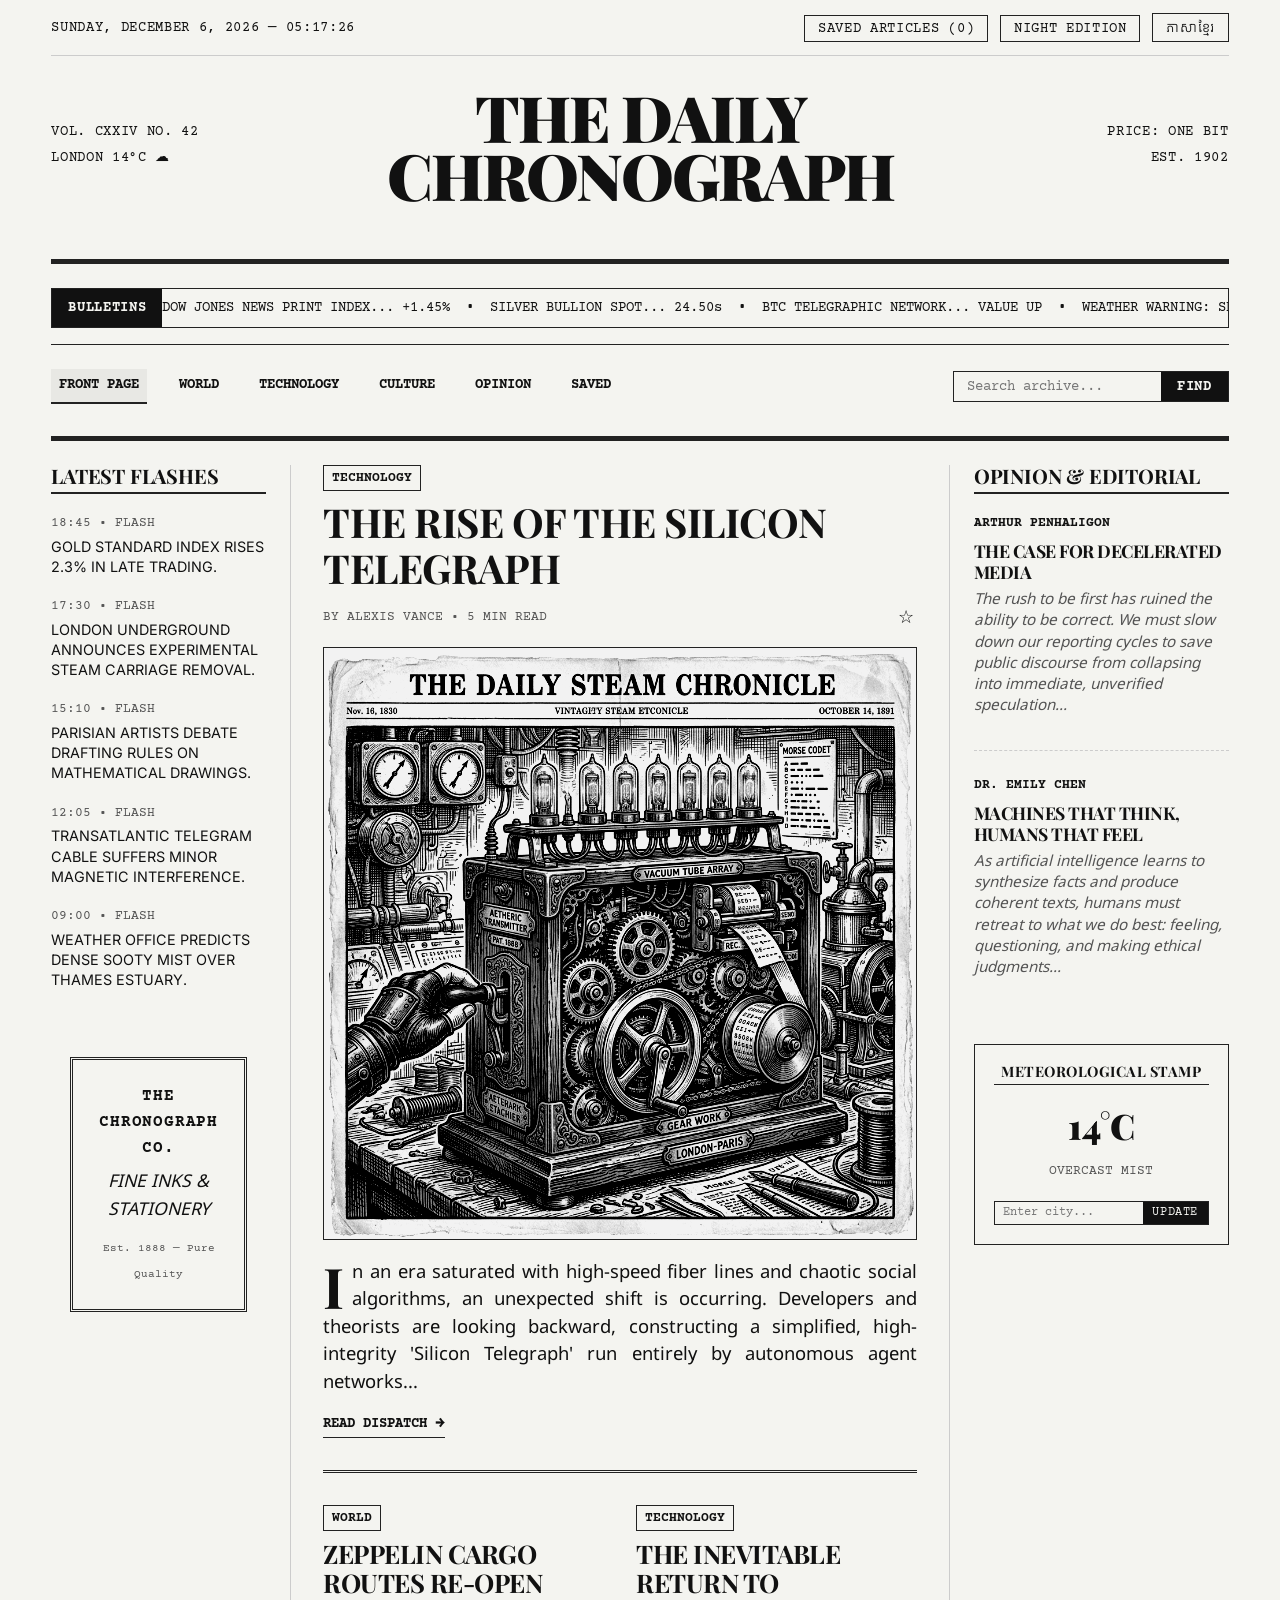
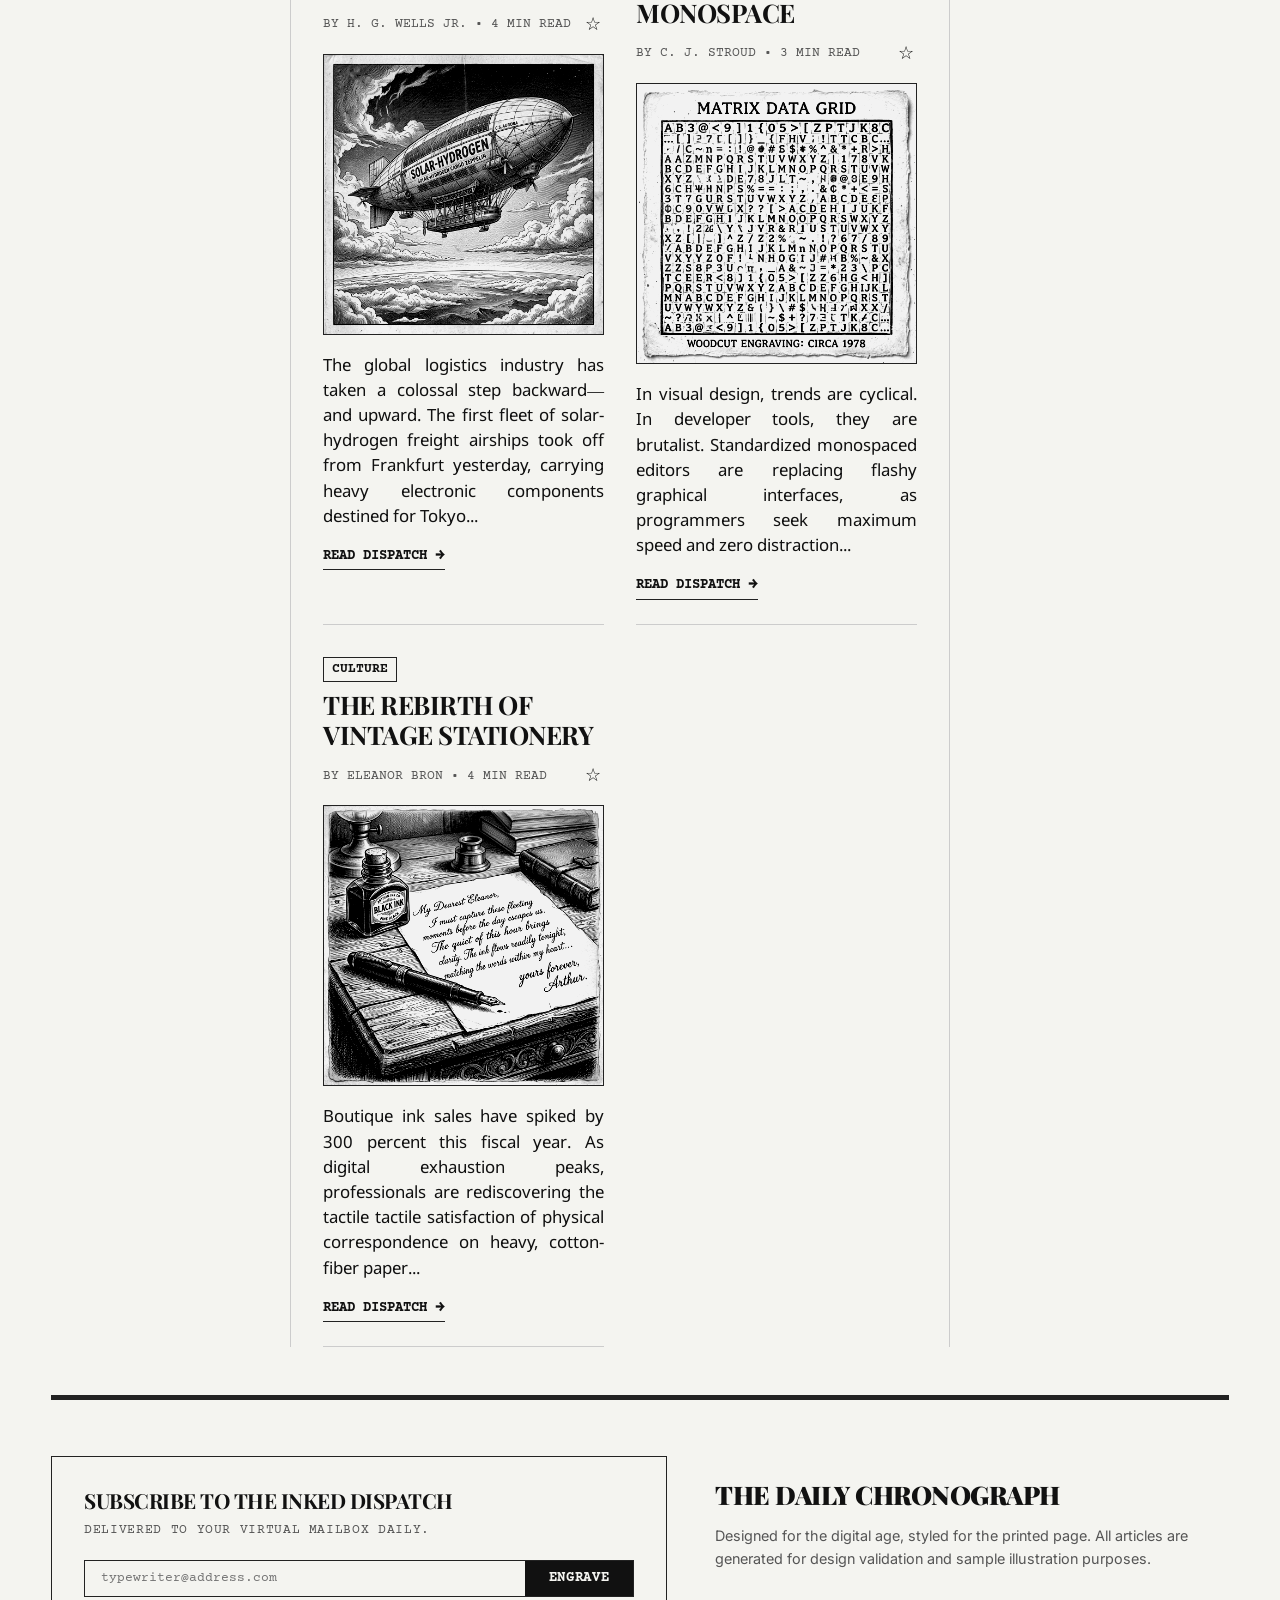
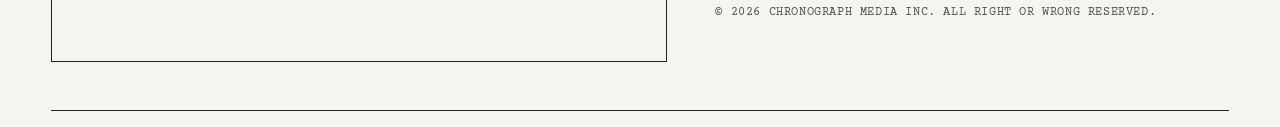
==== index.html @ 41de070e "Add no-referrer meta tag to allow TTS audio playback" ====
<!DOCTYPE html>
<html lang="en">

<head>
    <meta charset="UTF-8">
    <meta name="viewport" content="width=device-width, initial-scale=1.0">
    <meta name="referrer" content="no-referrer">
    <title>The Daily Chronograph | Black & White Editorial News</title>
    <!-- Google Fonts for rich editorial look -->
    <link rel="preconnect" href="https://fonts.googleapis.com">
    <link rel="preconnect" href="https://fonts.gstatic.com" crossorigin>
    <link
        href="https://fonts.googleapis.com/css2?family=Courier+Prime:ital,wght@0,400;0,700;1,400;1,700&family=Inter:wght@300;400;500;600;700&family=Old+Standard+TT:ital,wght@0,400;0,700;1,400&family=Playfair+Display:ital,wght@0,400;0,600;0,700;0,900;1,400;1,700&family=Kantumruy+Pro:wght@300;400;500;600;700&family=Nokora:wght@400;700&display=swap"
        rel="stylesheet">
    <link rel="stylesheet" href="style.css">
</head>

<body>
    <!-- Top Utility Bar: Theme, Search, Bookmark Count -->
    <header class="utility-bar">
        <div class="utility-left">
            <span id="live-time" class="mono-text">SATURDAY, JULY 11, 2026 — 19:23:00</span>
        </div>
        <div class="utility-right">
            <button id="bookmark-toggle-btn" class="utility-btn mono-text">
                SAVED ARTICLES (<span id="bookmark-count">0</span>)
            </button>
            <button id="theme-toggle" class="utility-btn mono-text" aria-label="Toggle Night Edition">
                NIGHT EDITION
            </button>
            <button id="language-toggle" class="utility-btn mono-text" aria-label="Toggle Language">
                ភាសាខ្មែរ
            </button>
        </div>
    </header>

    <!-- Masthead -->
    <div class="masthead-container">
        <div class="masthead-info-left mono-text">
            <div id="masthead-vol">VOL. CXXIV NO. 42</div>
            <div id="weather-widget">LONDON 14°C <span class="weather-icon">☁</span></div>
        </div>
        <h1 class="masthead-title" id="masthead-title-text">THE DAILY CHRONOGRAPH</h1>
        <div class="masthead-info-right mono-text">
            <div id="masthead-price">PRICE: ONE BIT</div>
            <div id="masthead-est">EST. 1902</div>
        </div>
    </div>

    <!-- Double Border Dividers -->
    <div class="double-divider"></div>

    <!-- Ticker -->
    <div class="ticker-wrap">
        <div class="ticker-title mono-text" id="ticker-title-text">BULLETINS</div>
        <div class="ticker">
            <div class="ticker__item" id="ticker-content">
                Loading live alerts...
            </div>
        </div>
    </div>

    <div class="single-divider"></div>

    <!-- Navigation & Search -->
    <nav class="main-nav">
        <div class="nav-links">
            <a href="#" class="nav-link active" data-category="all">FRONT PAGE</a>
            <a href="#" class="nav-link" data-category="world">WORLD</a>
            <a href="#" class="nav-link" data-category="technology">TECHNOLOGY</a>
            <a href="#" class="nav-link" data-category="culture">CULTURE</a>
            <a href="#" class="nav-link" data-category="opinion">OPINION</a>
            <a href="#" class="nav-link" data-category="saved">SAVED</a>
        </div>
        <div class="search-box">
            <input type="text" id="search-input" placeholder="Search archive..." aria-label="Search articles">
            <button id="search-btn" class="mono-text">FIND</button>
        </div>
    </nav>

    <div class="double-divider"></div>

    <!-- Main Content Layout -->
    <main class="newspaper-layout">
        <!-- Sidebar Left: Quick Bulletins -->
        <aside class="sidebar-left">
            <h2 class="section-title-serif" id="sidebar-left-title">LATEST FLASHES</h2>
            <div class="bulletins-container" id="bulletins-list">
                <!-- Bulletins populated by app.js -->
            </div>

            <div class="vintage-ad">
                <div class="ad-border">
                    <p class="ad-title mono-text" id="ad-title-text">THE CHRONOGRAPH CO.</p>
                    <p class="ad-body" id="ad-body-text">FINE INKS & STATIONERY</p>
                    <span class="ad-sub" id="ad-sub-text">Est. 1888 — Pure Quality</span>
                </div>
            </div>
        </aside>

        <!-- Main Center Grid (Articles) -->
        <div class="articles-grid" id="main-articles-grid">
            <!-- Articles populated dynamically by app.js -->
        </div>

        <!-- Sidebar Right: Opinion and Weather Details -->
        <aside class="sidebar-right">
            <h2 class="section-title-serif" id="sidebar-right-title">OPINION & EDITORIAL</h2>
            <div class="opinion-container" id="opinion-list">
                <!-- Opinion articles populated by app.js -->
            </div>

            <div class="weather-detail-card">
                <h3 class="card-title-serif" id="weather-detail-title">METEOROLOGICAL STAMP</h3>
                <div class="weather-box">
                    <span class="weather-temp" id="widget-temp">14°C</span>
                    <span class="weather-desc" id="widget-desc">OVERCAST MIST</span>
                    <div class="weather-city-input">
                        <input type="text" id="weather-city" placeholder="Enter city..."
                            aria-label="Weather city input">
                        <button id="weather-city-btn" class="mono-text">UPDATE</button>
                    </div>
                </div>
            </div>
        </aside>
    </main>

    <!-- Footer Area / Newsletter -->
    <footer>
        <div class="double-divider"></div>
        <div class="footer-layout">
            <div class="newsletter-section">
                <div class="newsletter-typewriter">
                    <h3 class="serif-title" id="newsletter-title-text">SUBSCRIBE TO THE INKED DISPATCH</h3>
                    <p class="mono-text" id="newsletter-desc-text">DELIVERED TO YOUR VIRTUAL MAILBOX DAILY.</p>
                    <form id="newsletter-form" class="newsletter-form">
                        <input type="email" id="newsletter-email" placeholder="typewriter@address.com" required
                            aria-label="Newsletter email">
                        <button type="submit" class="mono-text" id="newsletter-btn-text">ENGRAVE</button>
                    </form>
                    <div id="newsletter-status" class="newsletter-status mono-text"></div>
                </div>
                <!-- Stamp element triggered on submit -->
                <div id="stamp-confirmed" class="stamp">APPROVED</div>
            </div>

            <div class="footer-info">
                <h4 class="footer-logo" id="footer-logo-text">THE DAILY CHRONOGRAPH</h4>
                <p id="footer-desc-text">Designed for the digital age, styled for the printed page. All articles are generated for design
                    validation and sample illustration purposes.</p>
                <p class="mono-text" id="footer-copyright-text">© 2026 CHRONOGRAPH MEDIA INC. ALL RIGHT OR WRONG RESERVED.</p>
            </div>
        </div>
        <div class="single-divider"></div>
    </footer>

    <!-- Full Article Reader Modal -->
    <div id="article-modal" class="modal-overlay" aria-hidden="true" role="dialog">
        <div class="modal-container">
            <div class="modal-header">
                <div class="modal-controls">
                    <button id="reader-font-dec" class="control-btn mono-text" title="Decrease Font Size">A-</button>
                    <button id="reader-font-inc" class="control-btn mono-text" title="Increase Font Size">A+</button>
                    <button id="reader-tts" class="control-btn mono-text" title="Read Aloud">SPEAK</button>
                    <button id="reader-bookmark" class="control-btn mono-text" title="Bookmark Article">SAVE</button>
                    <button id="reader-print" class="control-btn mono-text" title="Print Article">PRINT</button>
                </div>
                <button id="modal-close" class="close-btn" aria-label="Close modal">&times;</button>
            </div>

            <div class="modal-body" id="modal-article-content">
                <!-- Populated dynamically by app.js -->
            </div>

            <div class="modal-footer">
                <div class="double-divider"></div>
                <p class="mono-text text-center">END OF TELEGRAM — THE DAILY CHRONOGRAPH</p>
            </div>
        </div>
    </div>

    <!-- Scripts -->
    <script src="app.js"></script>
</body>

</html>
---- style.css ----
/* 
 * The Daily Chronograph - Editorial Stylesheet
 * Elegant Black & White Retro-Modern Design System
 */

/* -----------------------------------------
   CSS Variables & Themes
----------------------------------------- */
:root {
    --paper-bg: #f4f4f0;
    /* Vintage warm newsprint paper */
    --ink-black: #111111;
    /* Deep carbon ink */
    --ink-grey: #555555;
    /* Subtitle grey */
    --border-color: #222222;
    /* Bold divider line */
    --border-light: #cccccc;
    /* Soft divider line */
    --shadow-color: rgba(0, 0, 0, 0.08);
    --selection-bg: #111111;
    --selection-color: #f4f4f0;
    --stamp-red: #8b0000;
    --active-bg: rgba(0, 0, 0, 0.05);

    --font-heading: 'Playfair Display', 'Nokora', Georgia, serif;
    --font-serif: 'Old Standard TT', 'Nokora', Georgia, serif;
    --font-sans: 'Inter', 'Kantumruy Pro', system-ui, sans-serif;
    --font-mono: 'Courier Prime', 'Kantumruy Pro', monospace;

    --transition-speed: 0.3s;
}

/* Night Edition (Theme Override) */
[data-theme="dark"] {
    --paper-bg: #121212;
    /* Deep midnight charcoal */
    --ink-black: #e4e4e0;
    /* Warm newsprint white */
    --ink-grey: #aaaaaa;
    /* Subtitle grey */
    --border-color: #e4e4e0;
    --border-light: #444444;
    --shadow-color: rgba(255, 255, 255, 0.05);
    --selection-bg: #e4e4e0;
    --selection-color: #121212;
    --stamp-red: #ff3333;
    --active-bg: rgba(255, 255, 255, 0.08);
}

/* -----------------------------------------
   Base & Reset Styles
----------------------------------------- */
* {
    box-sizing: border-box;
    margin: 0;
    padding: 0;
}

body {
    background-color: var(--paper-bg);
    color: var(--ink-black);
    font-family: var(--font-sans);
    line-height: 1.6;
    padding: 0 4vw;
    margin: 0 auto;
    max-width: 1400px;
    transition: background-color var(--transition-speed), color var(--transition-speed);
    position: relative;
    overflow-x: hidden;
}

::selection {
    background-color: var(--selection-bg);
    color: var(--selection-color);
}

/* Scrollbar styling - retro style */
::-webkit-scrollbar {
    width: 8px;
    height: 8px;
}

::-webkit-scrollbar-track {
    background: var(--paper-bg);
    border-left: 1px solid var(--border-light);
}

::-webkit-scrollbar-thumb {
    background: var(--ink-black);
}

/* Typographic Defaults */
h1,
h2,
h3,
h4,
h5,
h6 {
    font-family: var(--font-heading);
    font-weight: 700;
    text-transform: uppercase;
    letter-spacing: -0.5px;
    line-height: 1.1;
}

p {
    margin-bottom: 1rem;
}

a {
    color: inherit;
    text-decoration: none;
}

.mono-text {
    font-family: var(--font-mono);
    font-size: 0.85rem;
    letter-spacing: 0.05em;
    text-transform: uppercase;
}

/* -----------------------------------------
   Dividers & Separators
----------------------------------------- */
.double-divider {
    border-top: 4px solid var(--border-color);
    border-bottom: 1px solid var(--border-color);
    height: 4px;
    margin: 1.5rem 0;
    clear: both;
}

.single-divider {
    border-top: 1px solid var(--border-color);
    margin: 1rem 0;
    clear: both;
}

/* -----------------------------------------
   Utility Bar
----------------------------------------- */
.utility-bar {
    display: flex;
    justify-content: space-between;
    align-items: center;
    padding: 0.8rem 0;
    border-bottom: 1px solid var(--border-light);
    font-size: 0.85rem;
}

.utility-btn {
    background: none;
    border: 1px solid var(--border-color);
    color: var(--ink-black);
    padding: 0.3rem 0.8rem;
    cursor: pointer;
    margin-left: 0.5rem;
    transition: all var(--transition-speed);
}

.utility-btn:hover {
    background-color: var(--ink-black);
    color: var(--paper-bg);
}

/* -----------------------------------------
   Masthead
----------------------------------------- */
.masthead-container {
    display: grid;
    grid-template-columns: 1fr 2fr 1fr;
    align-items: center;
    padding: 2rem 0;
    text-align: center;
}

.masthead-info-left,
.masthead-info-right {
    display: flex;
    flex-direction: column;
    gap: 0.3rem;
    font-size: 0.85rem;
}

.masthead-info-left {
    text-align: left;
}

.masthead-info-right {
    text-align: right;
}

.masthead-title {
    font-family: var(--font-heading);
    font-weight: 900;
    font-size: 4rem;
    letter-spacing: -2px;
    line-height: 0.9;
    text-transform: uppercase;
}

@media (max-width: 900px) {
    .masthead-container {
        grid-template-columns: 1fr;
        gap: 1rem;
    }

    .masthead-info-left,
    .masthead-info-right {
        text-align: center;
        align-items: center;
    }

    .masthead-title {
        font-size: 2.8rem;
    }
}

/* -----------------------------------------
   Ticker Widget
----------------------------------------- */
.ticker-wrap {
    display: flex;
    align-items: center;
    background: var(--paper-bg);
    overflow: hidden;
    height: 2.5rem;
    border: 1px solid var(--border-color);
    position: relative;
}

.ticker-title {
    background: var(--ink-black);
    color: var(--paper-bg);
    padding: 0 1rem;
    height: 100%;
    display: flex;
    align-items: center;
    font-weight: bold;
    z-index: 10;
}

.ticker {
    display: flex;
    width: 100%;
    overflow: hidden;
}

.ticker__item {
    display: inline-block;
    white-space: nowrap;
    padding-right: 50px;
    font-family: var(--font-mono);
    font-size: 0.9rem;
    animation: ticker-scroll 45s linear infinite;
    display: flex;
    align-items: center;
}

@keyframes ticker-scroll {
    0% {
        transform: translate3d(100%, 0, 0);
    }

    100% {
        transform: translate3d(-100%, 0, 0);
    }
}

/* -----------------------------------------
   Main Navigation
----------------------------------------- */
.main-nav {
    display: flex;
    justify-content: space-between;
    align-items: center;
    padding: 0.5rem 0;
    flex-wrap: wrap;
    gap: 1rem;
}

.nav-links {
    display: flex;
    flex-wrap: wrap;
    gap: 1.5rem;
}

.nav-link {
    font-family: var(--font-mono);
    font-size: 0.9rem;
    font-weight: bold;
    padding: 0.3rem 0.5rem;
    border-bottom: 2px solid transparent;
    transition: all var(--transition-speed);
}

.nav-link:hover,
.nav-link.active {
    border-bottom: 2px solid var(--border-color);
    background-color: var(--active-bg);
}

.search-box {
    display: flex;
    border: 1px solid var(--border-color);
    background-color: var(--paper-bg);
}

.search-box input {
    border: none;
    background: none;
    padding: 0.4rem 0.8rem;
    font-family: var(--font-mono);
    color: var(--ink-black);
    outline: none;
    font-size: 0.85rem;
}

.search-box button {
    background: var(--ink-black);
    color: var(--paper-bg);
    border: none;
    padding: 0.4rem 1rem;
    cursor: pointer;
    font-weight: bold;
    transition: opacity var(--transition-speed);
}

.search-box button:hover {
    opacity: 0.9;
}

/* -----------------------------------------
   Newspaper Grid Layout
----------------------------------------- */
.newspaper-layout {
    display: grid;
    grid-template-columns: 240px 1fr 280px;
    gap: 2rem;
    margin-top: 1rem;
    margin-bottom: 3rem;
}

/* Sidebar separators via vertical lines */
.sidebar-left {
    border-right: 1px solid var(--border-light);
    padding-right: 1.5rem;
}

.sidebar-right {
    border-left: 1px solid var(--border-light);
    padding-left: 1.5rem;
}

.section-title-serif {
    font-family: var(--font-heading);
    font-size: 1.25rem;
    border-bottom: 2px solid var(--border-color);
    padding-bottom: 0.3rem;
    margin-bottom: 1.2rem;
    letter-spacing: -0.2px;
}

/* Responsive Main Layout */
@media (max-width: 1100px) {
    .newspaper-layout {
        grid-template-columns: 1fr 300px;
    }

    .sidebar-left {
        display: none;
        /* Hide left sidebar on mid-size, move flashes inside main layout if needed or hide */
    }
}

@media (max-width: 768px) {
    .newspaper-layout {
        grid-template-columns: 1fr;
    }

    .sidebar-right {
        border-left: none;
        padding-left: 0;
        border-top: 1px solid var(--border-light);
        padding-top: 2rem;
    }
}

/* -----------------------------------------
   Sidebar Components: Bulletins & Ads
----------------------------------------- */
.bulletin-item {
    margin-bottom: 1.2rem;
    font-size: 0.9rem;
}

.bulletin-meta {
    font-family: var(--font-mono);
    color: var(--ink-grey);
    font-size: 0.8rem;
    display: block;
    margin-bottom: 0.2rem;
}

.bulletin-text {
    font-family: var(--font-sans);
    line-height: 1.4;
}

/* Vintage Ad Card */
.vintage-ad {
    margin-top: 3rem;
    padding: 1.2rem;
    background-color: var(--paper-bg);
}

.ad-border {
    border: 3px double var(--border-color);
    padding: 1.5rem 1rem;
    text-align: center;
}

.ad-title {
    font-weight: 700;
    font-size: 1rem;
    margin-bottom: 0.5rem;
}

.ad-body {
    font-family: var(--font-serif);
    font-style: italic;
    font-size: 1.1rem;
    margin-bottom: 0.5rem;
}

.ad-sub {
    font-family: var(--font-mono);
    font-size: 0.7rem;
    color: var(--ink-grey);
}

/* -----------------------------------------
   Sidebar Right: Opinions & Weather
----------------------------------------- */
.opinion-item {
    margin-bottom: 1.5rem;
    border-bottom: 1px dashed var(--border-light);
    padding-bottom: 1rem;
}

.opinion-item:last-child {
    border-bottom: none;
}

.opinion-author {
    font-family: var(--font-mono);
    font-size: 0.8rem;
    color: var(--ink-black);
    font-weight: bold;
    display: block;
    margin-bottom: 0.4rem;
}

.opinion-title {
    font-family: var(--font-heading);
    font-size: 1.1rem;
    font-weight: 700;
    line-height: 1.2;
    margin-bottom: 0.5rem;
}

.opinion-lead {
    font-family: var(--font-serif);
    font-style: italic;
    font-size: 0.95rem;
    color: var(--ink-grey);
    line-height: 1.4;
}

/* Meteorological Stamp */
.weather-detail-card {
    margin-top: 2rem;
    border: 1px solid var(--border-color);
    padding: 1.2rem;
    text-align: center;
}

.card-title-serif {
    font-family: var(--font-heading);
    font-size: 0.9rem;
    letter-spacing: 0.5px;
    margin-bottom: 0.8rem;
    border-bottom: 1px solid var(--border-color);
    padding-bottom: 0.3rem;
}

.weather-box {
    display: flex;
    flex-direction: column;
    align-items: center;
    gap: 0.4rem;
}

.weather-temp {
    font-family: var(--font-heading);
    font-size: 2.2rem;
    font-weight: 900;
}

.weather-desc {
    font-family: var(--font-mono);
    font-size: 0.8rem;
    color: var(--ink-grey);
}

.weather-city-input {
    display: flex;
    border: 1px solid var(--border-color);
    margin-top: 0.8rem;
    width: 100%;
}

.weather-city-input input {
    border: none;
    background: none;
    padding: 0.3rem 0.5rem;
    width: 100%;
    font-family: var(--font-mono);
    font-size: 0.75rem;
    color: var(--ink-black);
    outline: none;
}

.weather-city-input button {
    border: none;
    background: var(--ink-black);
    color: var(--paper-bg);
    padding: 0.3rem 0.6rem;
    cursor: pointer;
    font-size: 0.75rem;
}

/* -----------------------------------------
   Articles Grid & News Cards
----------------------------------------- */
.articles-grid {
    display: grid;
    grid-template-columns: 1fr 1fr;
    gap: 2rem;
}

.news-card {
    display: flex;
    flex-direction: column;
    border-bottom: 1px solid var(--border-light);
    padding-bottom: 1.5rem;
    transition: opacity var(--transition-speed);
}

.news-card.hero {
    grid-column: span 2;
    border-bottom: 3px double var(--border-color);
    padding-bottom: 2rem;
}

@media (max-width: 600px) {
    .articles-grid {
        grid-template-columns: 1fr;
    }

    .news-card.hero {
        grid-column: span 1;
    }
}

.card-category {
    font-family: var(--font-mono);
    font-size: 0.8rem;
    font-weight: bold;
    color: var(--ink-black);
    margin-bottom: 0.5rem;
    display: inline-block;
    border: 1px solid var(--border-color);
    padding: 0.1rem 0.5rem;
    width: fit-content;
}

.card-title {
    font-family: var(--font-heading);
    font-size: 1.6rem;
    line-height: 1.15;
    margin-bottom: 0.8rem;
    cursor: pointer;
}

.card-title:hover {
    text-decoration: underline;
}

.news-card.hero .card-title {
    font-size: 2.5rem;
}

.card-meta {
    font-family: var(--font-mono);
    font-size: 0.8rem;
    color: var(--ink-grey);
    margin-bottom: 1rem;
    display: flex;
    justify-content: space-between;
    align-items: center;
}

.bookmark-icon-btn {
    background: none;
    border: none;
    font-size: 1.1rem;
    cursor: pointer;
    color: var(--ink-black);
    padding: 0.2rem;
    display: flex;
    align-items: center;
    transition: transform 0.2s;
}

.bookmark-icon-btn:hover {
    transform: scale(1.2);
}

.card-img-wrap {
    width: 100%;
    margin-bottom: 1.2rem;
    border: 1px solid var(--border-color);
    overflow: hidden;
    position: relative;
}

/* Grayscale halftone or high contrast styles for images */
.card-img-wrap img {
    width: 100%;
    height: auto;
    display: block;
    filter: grayscale(100%) contrast(140%) brightness(95%);
    transition: filter var(--transition-speed), transform var(--transition-speed);
}

.card-img-wrap:hover img {
    transform: scale(1.02);
    filter: grayscale(100%) contrast(150%) brightness(100%);
}

.card-body-preview {
    font-family: var(--font-serif);
    font-size: 1.05rem;
    line-height: 1.5;
    color: var(--ink-black);
    margin-bottom: 1rem;
    text-align: justify;
}

.news-card.hero .card-body-preview {
    font-size: 1.15rem;
}

/* Elegant Drop Cap for the Hero Article */
.drop-cap::first-letter {
    font-family: var(--font-heading);
    font-size: 3.5rem;
    font-weight: bold;
    float: left;
    line-height: 0.8;
    padding-right: 8px;
    padding-top: 4px;
    color: var(--ink-black);
}

.read-more-btn {
    font-family: var(--font-mono);
    font-size: 0.85rem;
    font-weight: bold;
    align-self: flex-start;
    border-bottom: 1px solid var(--border-color);
    padding-bottom: 0.1rem;
    cursor: pointer;
    transition: padding-left var(--transition-speed);
}

.read-more-btn:hover {
    padding-left: 5px;
}

/* -----------------------------------------
   Footer / Newsletter
----------------------------------------- */
.footer-layout {
    display: grid;
    grid-template-columns: 1.2fr 1fr;
    gap: 3rem;
    padding: 2rem 0;
}

@media (max-width: 768px) {
    .footer-layout {
        grid-template-columns: 1fr;
        gap: 2rem;
    }
}

.newsletter-section {
    position: relative;
    border: 1px solid var(--border-color);
    padding: 2rem;
    background-color: var(--paper-bg);
}

.newsletter-typewriter .serif-title {
    font-size: 1.3rem;
    margin-bottom: 0.5rem;
}

.newsletter-typewriter p {
    font-size: 0.8rem;
    color: var(--ink-grey);
    margin-bottom: 1.2rem;
}

.newsletter-form {
    display: flex;
    border: 1px solid var(--border-color);
    background-color: var(--paper-bg);
}

.newsletter-form input {
    border: none;
    background: none;
    padding: 0.6rem 1rem;
    font-family: var(--font-mono);
    color: var(--ink-black);
    width: 100%;
    outline: none;
}

.newsletter-form button {
    border: none;
    background: var(--ink-black);
    color: var(--paper-bg);
    padding: 0.6rem 1.5rem;
    cursor: pointer;
    font-weight: bold;
    transition: all var(--transition-speed);
}

.newsletter-form button:hover {
    background-color: var(--paper-bg);
    color: var(--ink-black);
}

.newsletter-status {
    margin-top: 0.8rem;
    font-size: 0.8rem;
    font-weight: bold;
    min-height: 1.2rem;
}

/* Rubber Stamp Effect */
.stamp {
    position: absolute;
    top: 50%;
    left: 50%;
    transform: translate(-50%, -50%) rotate(-12deg) scale(0);
    border: 4px solid var(--stamp-red);
    color: var(--stamp-red);
    font-family: var(--font-mono);
    font-size: 2.2rem;
    font-weight: 900;
    padding: 0.5rem 1.5rem;
    text-transform: uppercase;
    letter-spacing: 2px;
    border-radius: 8px;
    opacity: 0;
    pointer-events: none;
    background-color: rgba(244, 244, 240, 0.95);
    box-shadow: 0 0 10px rgba(0, 0, 0, 0.1);
    z-index: 20;
    transition: all 0.4s cubic-bezier(0.175, 0.885, 0.32, 1.275);
}

[data-theme="dark"] .stamp {
    background-color: rgba(18, 18, 18, 0.95);
}

.stamp.active {
    transform: translate(-50%, -50%) rotate(-12deg) scale(1);
    opacity: 0.85;
}

.footer-info {
    display: flex;
    flex-direction: column;
    justify-content: center;
    gap: 1rem;
}

.footer-logo {
    font-size: 1.6rem;
    font-weight: 900;
}

.footer-info p {
    font-size: 0.9rem;
    color: var(--ink-grey);
}

.footer-info .mono-text {
    font-size: 0.75rem;
}

.text-center {
    text-align: center;
}

/* -----------------------------------------
   Article Reader Modal
----------------------------------------- */
.modal-overlay {
    position: fixed;
    top: 0;
    left: 0;
    width: 100vw;
    height: 100vh;
    background-color: rgba(0, 0, 0, 0.75);
    display: flex;
    justify-content: center;
    align-items: center;
    opacity: 0;
    pointer-events: none;
    z-index: 1000;
    transition: opacity var(--transition-speed) ease;
    padding: 2rem;
}

.modal-overlay.active {
    opacity: 1;
    pointer-events: auto;
}

.modal-container {
    background-color: var(--paper-bg);
    color: var(--ink-black);
    width: 100%;
    max-width: 800px;
    height: 100%;
    max-height: 85vh;
    border: 2px solid var(--border-color);
    box-shadow: 0 10px 30px rgba(0, 0, 0, 0.5);
    display: flex;
    flex-direction: column;
    transform: translateY(20px);
    transition: transform var(--transition-speed) ease;
    overflow: hidden;
}

.modal-overlay.active .modal-container {
    transform: translateY(0);
}

.modal-header {
    display: flex;
    justify-content: space-between;
    align-items: center;
    padding: 1rem 2rem;
    border-bottom: 2px solid var(--border-color);
}

.modal-controls {
    display: flex;
    gap: 0.5rem;
}

.control-btn {
    background: none;
    border: 1px solid var(--border-color);
    color: var(--ink-black);
    padding: 0.2rem 0.6rem;
    cursor: pointer;
    font-size: 0.75rem;
    transition: all var(--transition-speed);
}

.control-btn:hover {
    background-color: var(--ink-black);
    color: var(--paper-bg);
}

.control-btn.active {
    background-color: var(--ink-black);
    color: var(--paper-bg);
}

.close-btn {
    background: none;
    border: none;
    font-size: 2rem;
    line-height: 1;
    color: var(--ink-black);
    cursor: pointer;
    padding: 0 0.5rem;
    transition: transform var(--transition-speed);
}

.close-btn:hover {
    transform: scale(1.1);
}

.modal-body {
    padding: 2rem 3rem;
    overflow-y: auto;
    flex: 1;
    font-family: var(--font-serif);
    font-size: 1.15rem;
    line-height: 1.6;
    text-align: justify;
}

.modal-body h2 {
    font-family: var(--font-heading);
    font-size: 2.2rem;
    line-height: 1.1;
    margin-bottom: 1rem;
    text-transform: uppercase;
    text-align: left;
}

.modal-body .modal-meta {
    font-family: var(--font-mono);
    font-size: 0.85rem;
    color: var(--ink-grey);
    border-bottom: 1px solid var(--border-light);
    padding-bottom: 0.8rem;
    margin-bottom: 1.5rem;
    display: flex;
    justify-content: space-between;
    align-items: center;
    flex-wrap: wrap;
    gap: 0.5rem;
}

.modal-body .modal-img-wrap {
    border: 1px solid var(--border-color);
    margin-bottom: 1.5rem;
}

.modal-body .modal-img-wrap img {
    width: 100%;
    display: block;
    filter: grayscale(100%) contrast(140%);
}

.modal-body p {
    margin-bottom: 1.2rem;
}

.modal-body p.lead {
    font-size: 1.3rem;
    font-weight: bold;
    line-height: 1.4;
    font-family: var(--font-serif);
    margin-bottom: 1.5rem;
}

.modal-footer {
    padding: 1rem 2rem;
}

@media (max-width: 600px) {
    .modal-overlay {
        padding: 0.5rem;
    }

    .modal-container {
        max-height: 95vh;
    }

    .modal-body {
        padding: 1.5rem 1.5rem;
        font-size: 1.05rem;
    }

    .modal-body h2 {
        font-size: 1.6rem;
    }
}

/* -----------------------------------------
   Saved State Overlay / Alert (Toast)
----------------------------------------- */
.toast-msg {
    position: fixed;
    bottom: 2rem;
    right: 2rem;
    background-color: var(--ink-black);
    color: var(--paper-bg);
    font-family: var(--font-mono);
    padding: 0.8rem 1.2rem;
    border: 1px solid var(--border-color);
    box-shadow: 0 4px 15px rgba(0, 0, 0, 0.2);
    z-index: 2000;
    animation: fade-in-out 3s forwards;
}

@keyframes fade-in-out {
    0% {
        opacity: 0;
        transform: translateY(10px);
    }

    10% {
        opacity: 1;
        transform: translateY(0);
    }

    90% {
        opacity: 1;
        transform: translateY(0);
    }

    100% {
        opacity: 0;
        transform: translateY(-10px);
    }
}

/* -----------------------------------------
   Print Layout Style Sheet
----------------------------------------- */
@media print {
    body {
        background-color: #ffffff !important;
        color: #000000 !important;
        font-family: Georgia, serif !important;
        padding: 0 !important;
        max-width: 100% !important;
    }

    .utility-bar,
    .main-nav,
    footer,
    .modal-header,
    .modal-footer,
    .modal-controls,
    .weather-city-input,
    #live-time,
    #theme-toggle,
    #bookmark-toggle-btn {
        display: none !important;
    }

    .modal-overlay {
        position: relative !important;
        background: none !important;
        opacity: 1 !important;
        pointer-events: auto !important;
        display: block !important;
        padding: 0 !important;
        z-index: auto !important;
    }

    .modal-container {
        border: none !important;
        max-height: none !important;
        height: auto !important;
        overflow: visible !important;
        box-shadow: none !important;
        transform: none !important;
    }

    .modal-body {
        overflow: visible !important;
        padding: 0 !important;
        font-size: 11pt !important;
        line-height: 1.5 !important;
    }

    .modal-body h2 {
        font-size: 24pt !important;
    }

    .modal-body img {
        max-width: 100% !important;
        page-break-inside: avoid !important;
    }
}
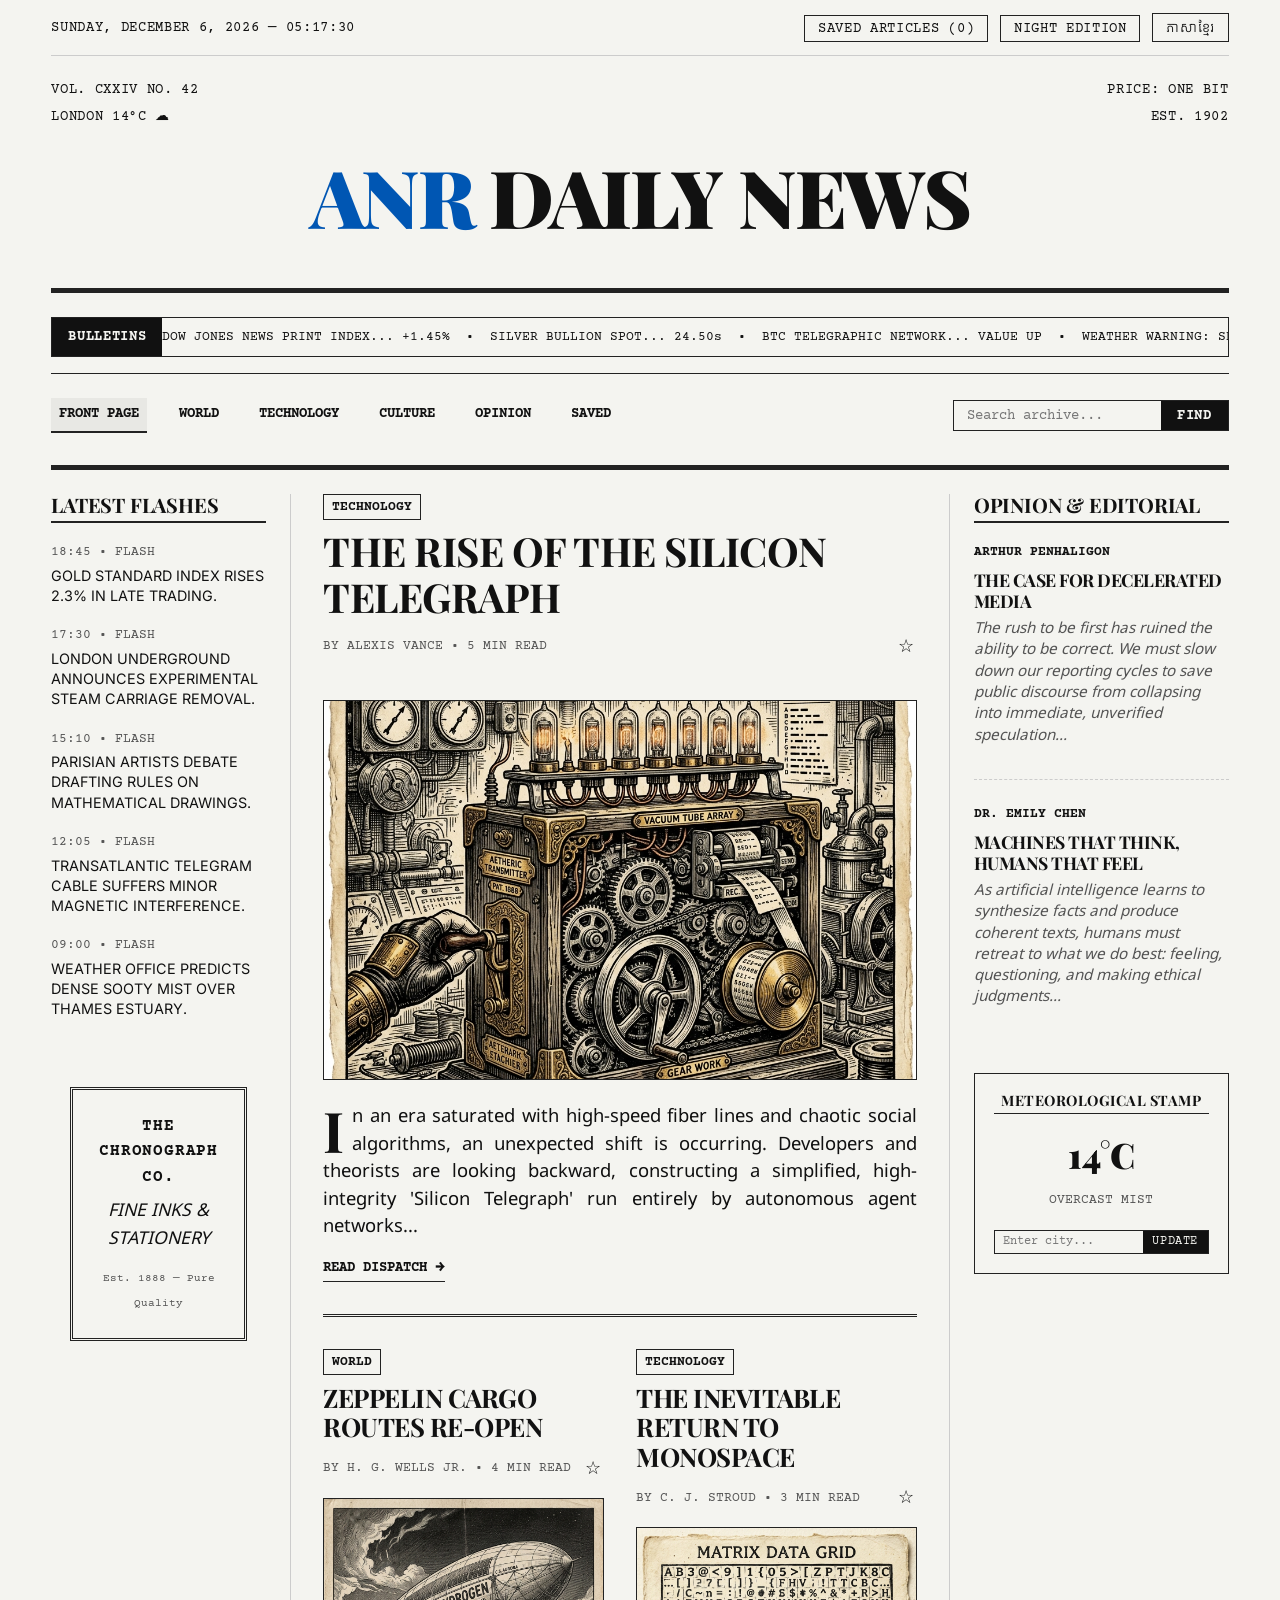
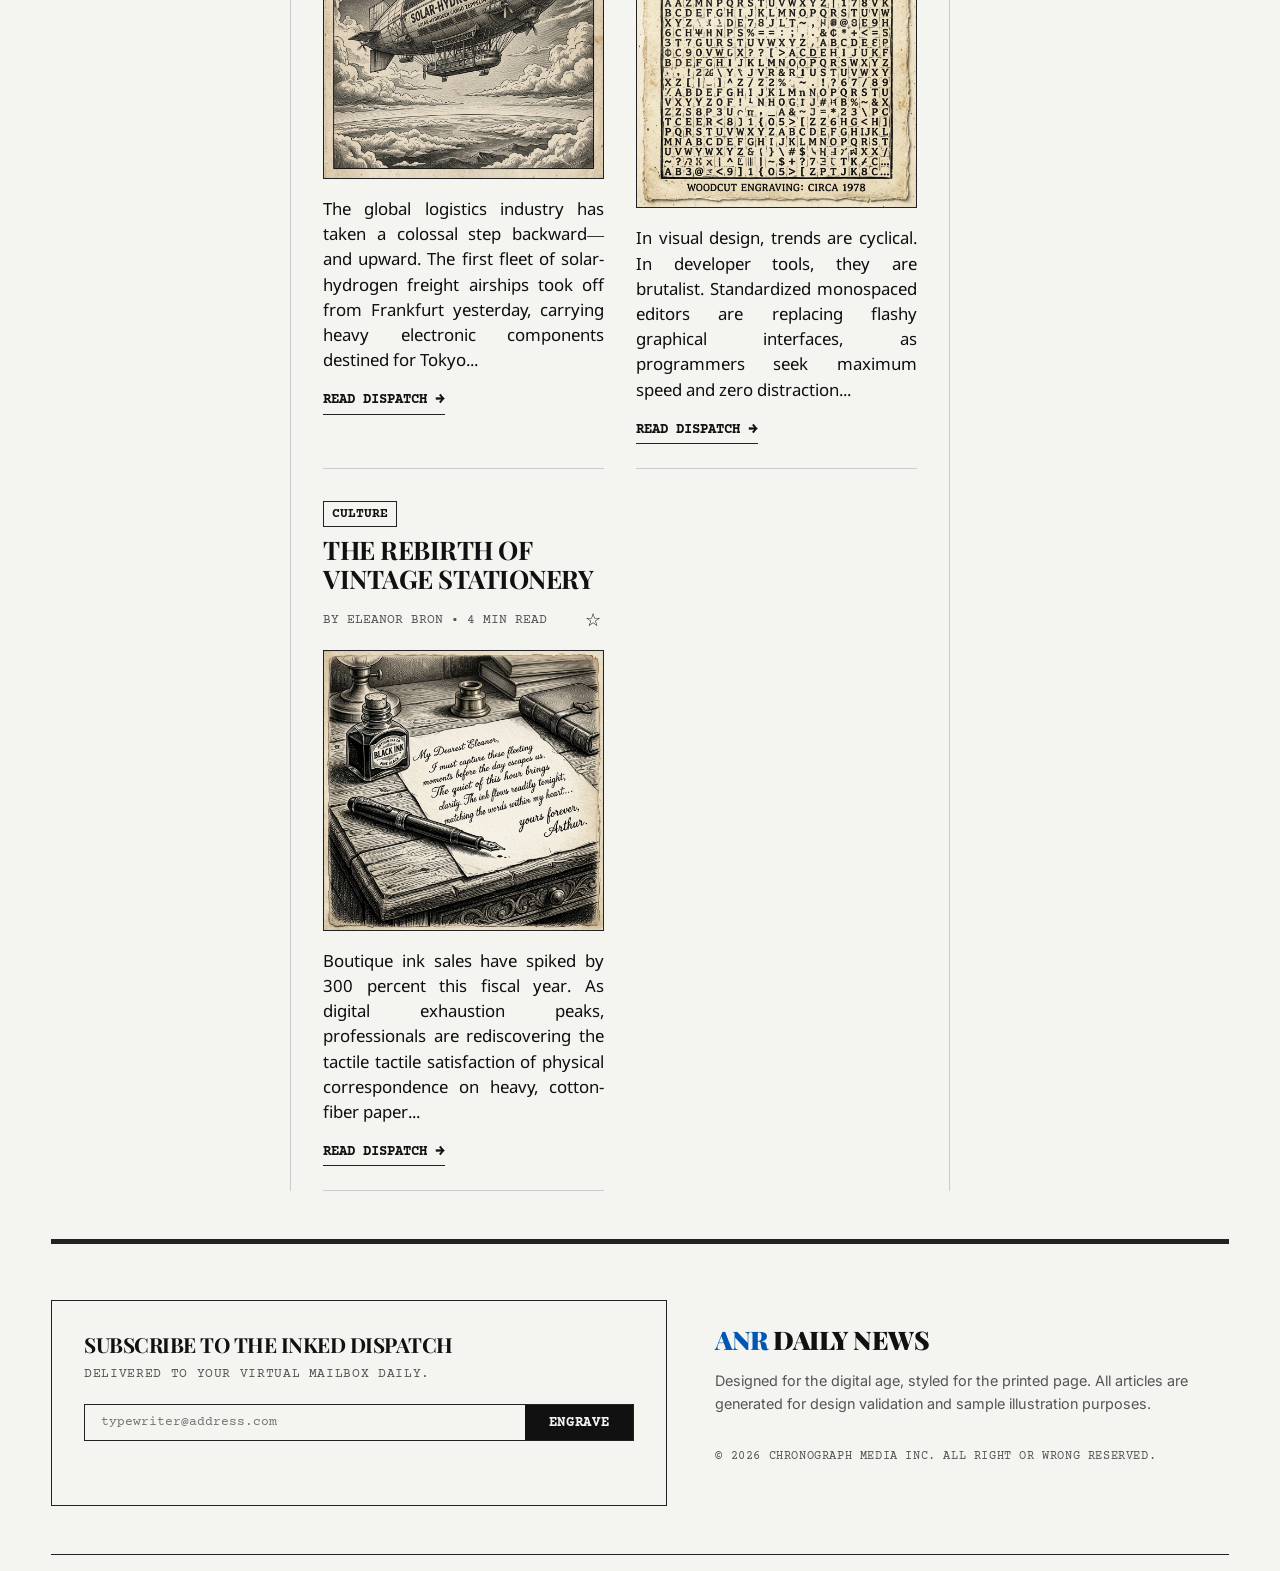
==== commit 1611d691: "feat: implement 5-slide dynamic hero carousel and text-reader upgrades" ====
--- a/index.html
+++ b/index.html
@@ -40,7 +40,7 @@
             <div id="masthead-vol">VOL. CXXIV NO. 42</div>
             <div id="weather-widget">LONDON 14°C <span class="weather-icon">☁</span></div>
         </div>
-        <h1 class="masthead-title" id="masthead-title-text">THE DAILY CHRONOGRAPH</h1>
+        <h1 class="masthead-title" id="masthead-title-text"><span class="brand-color">ANR</span> DAILY NEWS</h1>
         <div class="masthead-info-right mono-text">
             <div id="masthead-price">PRICE: ONE BIT</div>
             <div id="masthead-est">EST. 1902</div>
@@ -145,7 +145,7 @@
             </div>
 
             <div class="footer-info">
-                <h4 class="footer-logo" id="footer-logo-text">THE DAILY CHRONOGRAPH</h4>
+                <h4 class="footer-logo" id="footer-logo-text"><span class="brand-color">ANR</span> DAILY NEWS</h4>
                 <p id="footer-desc-text">Designed for the digital age, styled for the printed page. All articles are generated for design
                     validation and sample illustration purposes.</p>
                 <p class="mono-text" id="footer-copyright-text">© 2026 CHRONOGRAPH MEDIA INC. ALL RIGHT OR WRONG RESERVED.</p>
--- a/style.css
+++ b/style.css
@@ -22,6 +22,7 @@
     --selection-color: #f4f4f0;
     --stamp-red: #8b0000;
     --active-bg: rgba(0, 0, 0, 0.05);
+    --brand-blue: #0056b3;
 
     --font-heading: 'Playfair Display', 'Nokora', Georgia, serif;
     --font-serif: 'Old Standard TT', 'Nokora', Georgia, serif;
@@ -46,6 +47,12 @@
     --selection-color: #121212;
     --stamp-red: #ff3333;
     --active-bg: rgba(255, 255, 255, 0.08);
+    --brand-blue: #4facfe;
+}
+
+.brand-color {
+    color: var(--brand-blue);
+    transition: color var(--transition-speed);
 }
 
 /* -----------------------------------------
@@ -169,10 +176,12 @@
 ----------------------------------------- */
 .masthead-container {
     display: grid;
-    grid-template-columns: 1fr 2fr 1fr;
-    align-items: center;
-    padding: 2rem 0;
-    text-align: center;
+    grid-template-areas: 
+        "info-left . info-right"
+        "title title title";
+    grid-template-columns: 1fr 1fr 1fr;
+    gap: 1.5rem 0;
+    padding: 1.5rem 0;
 }
 
 .masthead-info-left,
@@ -184,24 +193,33 @@
 }
 
 .masthead-info-left {
+    grid-area: info-left;
     text-align: left;
 }
 
 .masthead-info-right {
+    grid-area: info-right;
     text-align: right;
 }
 
 .masthead-title {
+    grid-area: title;
     font-family: var(--font-heading);
     font-weight: 900;
-    font-size: 4rem;
+    font-size: 5rem;
     letter-spacing: -2px;
-    line-height: 0.9;
+    line-height: 1.1;
     text-transform: uppercase;
+    white-space: nowrap;
+    text-align: center;
 }
 
 @media (max-width: 900px) {
     .masthead-container {
+        grid-template-areas: 
+            "info-left"
+            "title"
+            "info-right";
         grid-template-columns: 1fr;
         gap: 1rem;
     }
@@ -213,7 +231,7 @@
     }
 
     .masthead-title {
-        font-size: 2.8rem;
+        font-size: 3rem;
     }
 }
 
@@ -239,6 +257,8 @@
     align-items: center;
     font-weight: bold;
     z-index: 10;
+    white-space: nowrap;
+    flex-shrink: 0;
 }
 
 .ticker {
@@ -252,8 +272,8 @@
     white-space: nowrap;
     padding-right: 50px;
     font-family: var(--font-mono);
-    font-size: 0.9rem;
-    animation: ticker-scroll 45s linear infinite;
+    font-size: 0.8rem;
+    animation: ticker-scroll 50s linear infinite;
     display: flex;
     align-items: center;
 }
@@ -641,13 +661,11 @@
     width: 100%;
     height: auto;
     display: block;
-    filter: grayscale(100%) contrast(140%) brightness(95%);
-    transition: filter var(--transition-speed), transform var(--transition-speed);
+    transition: transform var(--transition-speed);
 }
 
 .card-img-wrap:hover img {
     transform: scale(1.02);
-    filter: grayscale(100%) contrast(150%) brightness(100%);
 }
 
 .card-body-preview {
@@ -1032,6 +1050,163 @@
 }
 
 /* -----------------------------------------
+   Hero Article Slideshow
+----------------------------------------- */
+.hero-slider-wrap {
+    position: relative;
+    width: 100%;
+    height: 380px;
+    margin: 1.5rem 0;
+    border: 1px solid var(--border-color);
+    overflow: hidden;
+    cursor: pointer;
+}
+
+.slides-container {
+    width: 100%;
+    height: 100%;
+    position: relative;
+}
+
+.hero-slide {
+    position: absolute;
+    top: 0;
+    left: 0;
+    width: 100%;
+    height: 100%;
+    opacity: 0;
+    z-index: 1;
+    pointer-events: none;
+    transition: opacity 0.8s cubic-bezier(0.25, 0.46, 0.45, 0.94);
+}
+
+.hero-slide.active {
+    opacity: 1;
+    z-index: 2;
+    pointer-events: auto;
+}
+
+.hero-slide img {
+    width: 100%;
+    height: 100%;
+    object-fit: cover;
+}
+
+.slide-overlay {
+    position: absolute;
+    bottom: 0;
+    left: 0;
+    right: 0;
+    background: linear-gradient(transparent, rgba(0, 0, 0, 0.9));
+    color: #ffffff;
+    padding: 3rem 1.5rem 1.5rem 1.5rem;
+    z-index: 3;
+    display: flex;
+    flex-direction: column;
+    gap: 0.4rem;
+    text-align: left;
+}
+
+.slide-category {
+    font-size: 0.75rem;
+    color: var(--brand-blue);
+    letter-spacing: 0.1em;
+}
+
+.slide-title {
+    font-family: var(--font-heading);
+    font-size: 1.8rem;
+    margin: 0;
+    line-height: 1.2;
+    text-shadow: 0 2px 4px rgba(0,0,0,0.6);
+    text-transform: uppercase;
+}
+
+[lang="km"] .slide-title {
+    font-family: var(--font-sans) !important;
+    font-size: 1.4rem !important;
+    text-transform: none !important;
+    letter-spacing: normal !important;
+}
+
+.slide-author {
+    font-size: 0.7rem;
+    opacity: 0.8;
+}
+
+/* Slider Controls */
+.slider-controls {
+    position: absolute;
+    bottom: 1rem;
+    left: 50%;
+    transform: translateX(-50%);
+    background: var(--ink-black);
+    color: var(--paper-bg);
+    border: 1px solid var(--border-color);
+    padding: 0.4rem 0.8rem;
+    display: flex;
+    align-items: center;
+    gap: 1rem;
+    z-index: 10;
+    border-radius: 2px;
+    opacity: 0;
+    transition: opacity var(--transition-speed) ease-in-out;
+    pointer-events: none;
+}
+
+.hero-slider-wrap:hover .slider-controls {
+    opacity: 1;
+    pointer-events: auto;
+}
+
+.slide-nav-btn {
+    background: none;
+    border: none;
+    color: inherit;
+    font-family: inherit;
+    font-size: 0.75rem;
+    cursor: pointer;
+    font-weight: bold;
+    padding: 0;
+    transition: opacity 0.2s;
+}
+
+.slide-nav-btn:hover {
+    opacity: 0.7;
+}
+
+.slide-indicator {
+    font-size: 0.75rem;
+    letter-spacing: 0.05em;
+    border-left: 1px solid var(--border-light);
+    border-right: 1px solid var(--border-light);
+    padding: 0 0.8rem;
+}
+
+/* -----------------------------------------
+   Khmer Language Specific Style Overrides
+----------------------------------------- */
+[lang="km"] .mono-text,
+[lang="km"] .ticker-title {
+    font-family: var(--font-sans) !important;
+    letter-spacing: normal !important;
+    text-transform: none !important;
+}
+
+[lang="km"] .ticker-title {
+    font-size: 0.85rem !important;
+    padding: 0 1.2rem !important;
+    line-height: 1 !important;
+}
+
+[lang="km"] .masthead-title {
+    font-size: clamp(1.8rem, 6.5vw, 5rem) !important;
+    letter-spacing: normal !important;
+    line-height: 1.2 !important;
+    white-space: nowrap !important;
+}
+
+/* -----------------------------------------
    Print Layout Style Sheet
 ----------------------------------------- */
 @media print {
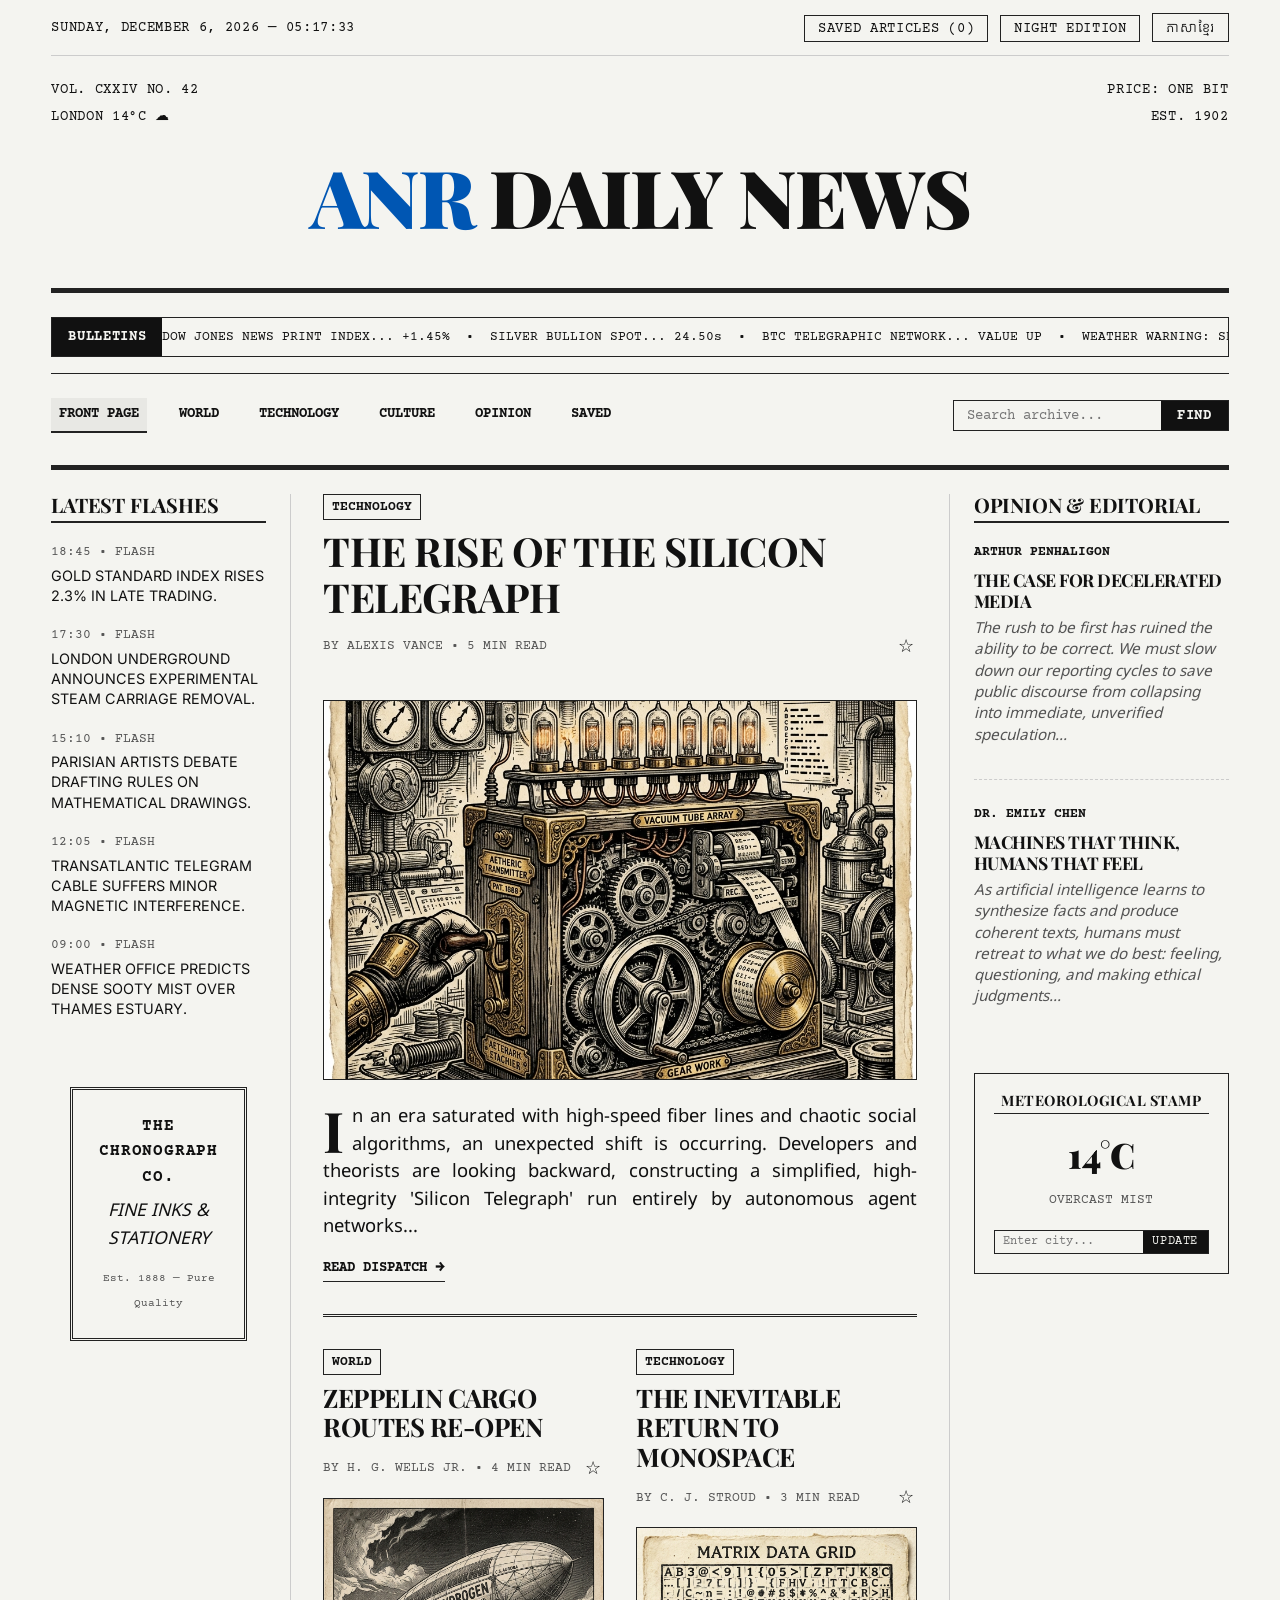
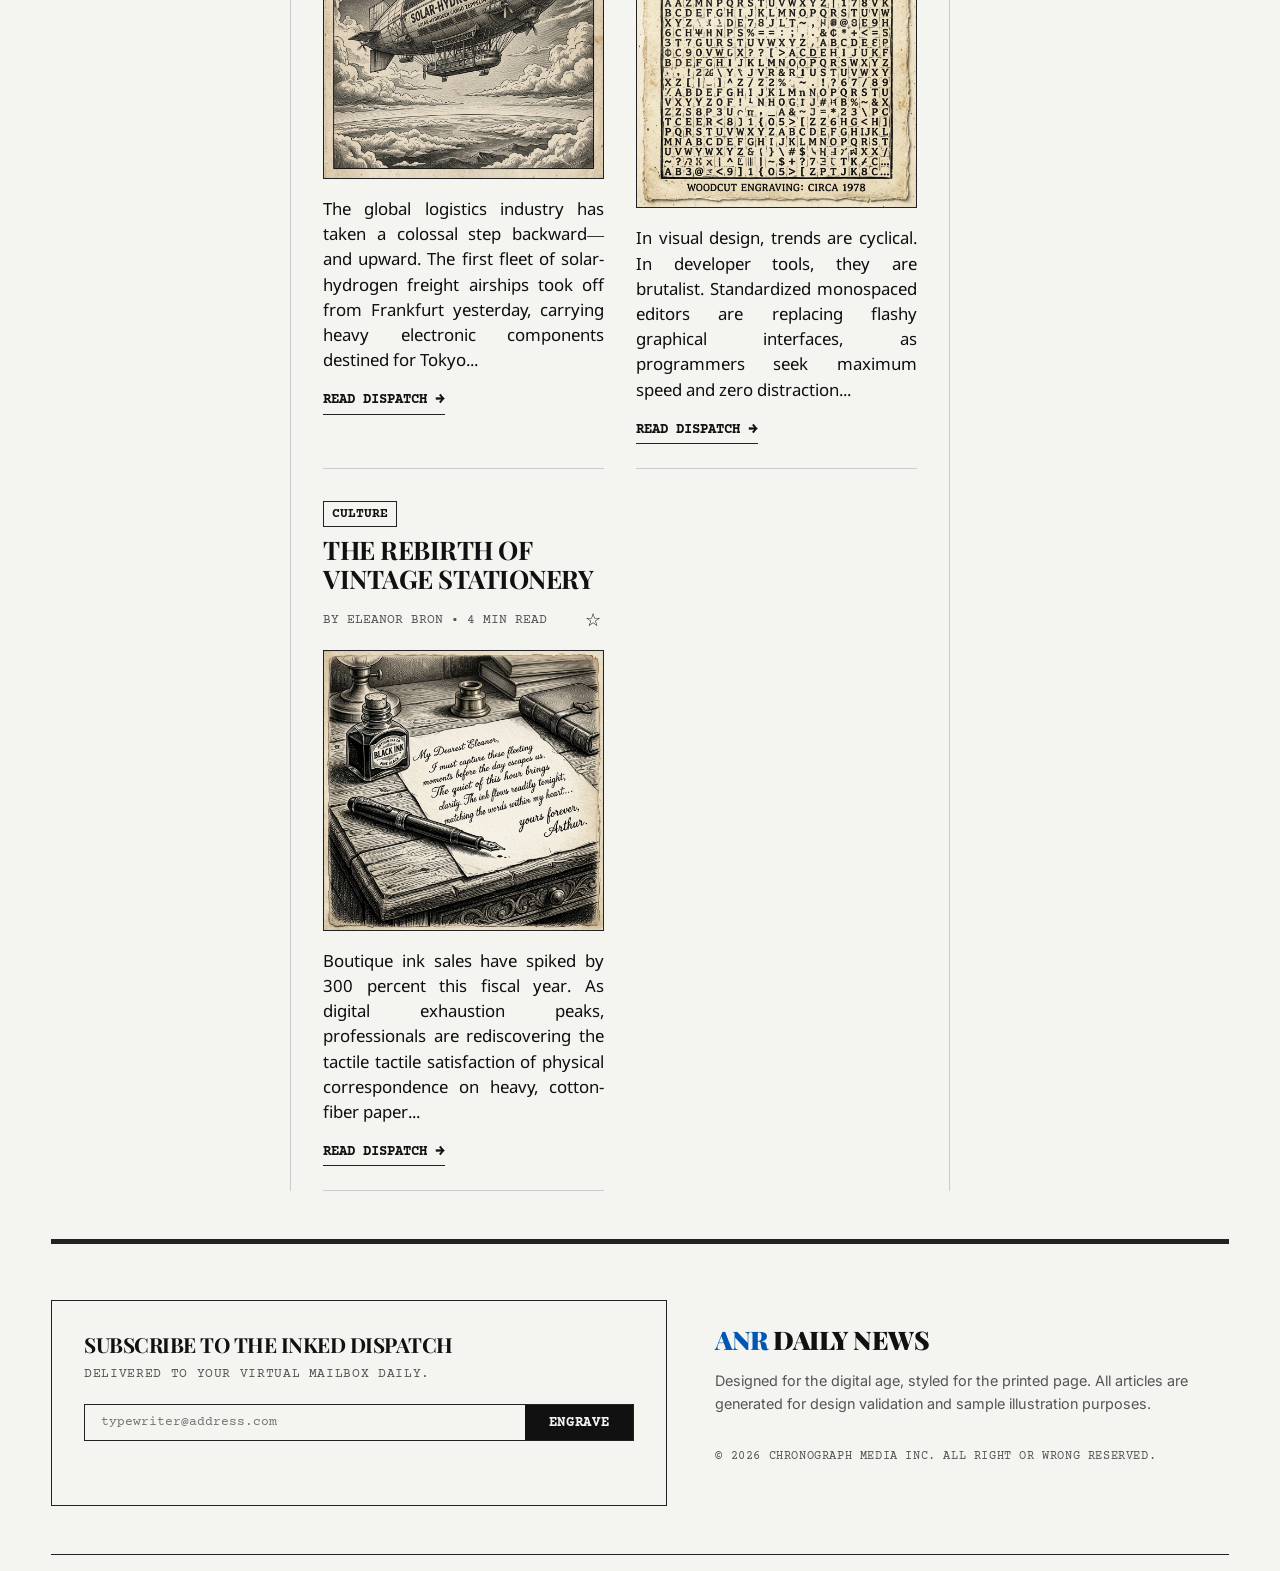
==== commit 2fffcae3: "feat: secure cPanel with key triggers, URL hash triggers, and session passcodes" ====
--- a/index.html
+++ b/index.html
@@ -89,11 +89,13 @@
                 <!-- Bulletins populated by app.js -->
             </div>
 
-            <div class="vintage-ad">
-                <div class="ad-border">
-                    <p class="ad-title mono-text" id="ad-title-text">THE CHRONOGRAPH CO.</p>
-                    <p class="ad-body" id="ad-body-text">FINE INKS & STATIONERY</p>
-                    <span class="ad-sub" id="ad-sub-text">Est. 1888 — Pure Quality</span>
+            <div id="left-ad-container">
+                <div class="vintage-ad">
+                    <div class="ad-border">
+                        <p class="ad-title mono-text" id="ad-title-text">THE CHRONOGRAPH CO.</p>
+                        <p class="ad-body" id="ad-body-text">FINE INKS & STATIONERY</p>
+                        <span class="ad-sub" id="ad-sub-text">Est. 1888 — Pure Quality</span>
+                    </div>
                 </div>
             </div>
         </aside>
@@ -122,6 +124,7 @@
                     </div>
                 </div>
             </div>
+            <div id="right-ad-container" style="margin-top: 2rem;"></div>
         </aside>
     </main>
 
@@ -179,6 +182,159 @@
         </div>
     </div>
 
+    <!-- Admin Passcode Prompter Modal -->
+    <div id="admin-passcode-modal" class="modal-overlay" aria-hidden="true" role="dialog">
+        <div class="modal-container" style="max-width: 420px; padding: 2rem !important; text-align: center; border-radius: 2px;">
+            <div class="modal-header" style="justify-content: center; border-bottom: none; margin-bottom: 1rem; padding: 0 !important;">
+                <h2 class="serif-title" style="font-size: 1.3rem; margin: 0;">AUTHORIZATION KEY REQUIRED</h2>
+            </div>
+            <div class="double-divider" style="margin-bottom: 1.5rem;"></div>
+            <p class="mono-text text-sm" style="margin-bottom: 1.5rem; opacity: 0.8; line-height: 1.4;">ENTER THE MASTER TELEGRAPH KEY TO ACCESS THE CPANEL DATABASE CONTROLS.</p>
+            <form id="admin-passcode-form" style="display: flex; flex-direction: column; gap: 1rem; align-items: center; width: 100%;">
+                <div class="form-group" style="width: 100%;">
+                    <input type="password" id="admin-passcode-input" placeholder="••••••••••••" required style="text-align: center; font-size: 1.2rem; letter-spacing: 0.1em; border: 1px solid var(--border-color); background: var(--paper-bg); color: var(--ink-black); padding: 0.6rem; width: 100%; box-sizing: border-box;">
+                </div>
+                <div class="form-row" style="width: 100%; justify-content: center; gap: 1rem; margin-top: 0.5rem;">
+                    <button type="submit" class="admin-submit-btn mono-text" style="width: 50%;">SUBMIT</button>
+                    <button type="button" id="admin-passcode-cancel" class="admin-clear-btn mono-text" style="width: 50%;">CANCEL</button>
+                </div>
+            </form>
+        </div>
+    </div>
+
+    <!-- Admin Control Panel (cPanel) Modal -->
+    <div id="admin-panel-modal" class="modal-overlay" aria-hidden="true" role="dialog">
+        <div class="modal-container admin-container">
+            <div class="modal-header">
+                <h2 class="serif-title">ANR NEWS CPANEL — CONTROL MENU</h2>
+                <button id="admin-modal-close" class="close-btn" aria-label="Close admin modal">&times;</button>
+            </div>
+            
+            <div class="admin-tabs">
+                <button class="admin-tab-btn active" data-tab="tab-posts">MANAGE POSTS</button>
+                <button class="admin-tab-btn" data-tab="tab-ads">MANAGE ADS</button>
+                <button class="admin-tab-btn" data-tab="tab-backup">BACKUP & RESTORE</button>
+            </div>
+            
+            <div class="modal-body admin-body">
+                <!-- Tab 1: Manage Posts -->
+                <div id="tab-posts" class="admin-tab-content active">
+                    <div class="admin-split-layout">
+                        <!-- Left Panel: Article Form -->
+                        <form id="admin-post-form" class="admin-form">
+                            <h3 class="card-title-serif">PUBLISH / EDIT ARTICLE</h3>
+                            <input type="hidden" id="admin-post-id" value="">
+                            
+                            <div class="form-group">
+                                <label for="admin-post-category" class="mono-text">Category:</label>
+                                <select id="admin-post-category" required>
+                                    <option value="technology">Technology</option>
+                                    <option value="world">World</option>
+                                    <option value="culture">Culture</option>
+                                    <option value="opinion">Opinion / Editorial</option>
+                                </select>
+                            </div>
+                            
+                            <div class="form-group">
+                                <label for="admin-post-author" class="mono-text">Author:</label>
+                                <input type="text" id="admin-post-author" placeholder="e.g. ALEXIS VANCE" required>
+                            </div>
+                            
+                            <div class="form-group">
+                                <label for="admin-post-image" class="mono-text">Cover Image URL (optional):</label>
+                                <input type="text" id="admin-post-image" placeholder="e.g. assets/images/silicon_telegraph.png">
+                            </div>
+                            
+                            <div class="form-row-split">
+                                <div class="lang-column">
+                                    <h4 class="mono-text">English Version</h4>
+                                    <div class="form-group">
+                                        <input type="text" id="admin-post-title-en" placeholder="Title (EN)" required>
+                                    </div>
+                                    <div class="form-group">
+                                        <input type="text" id="admin-post-subtitle-en" placeholder="Subtitle (EN)">
+                                    </div>
+                                    <div class="form-group">
+                                        <textarea id="admin-post-preview-en" placeholder="Preview Text (EN)" rows="3" required></textarea>
+                                    </div>
+                                    <div class="form-group">
+                                        <textarea id="admin-post-content-en" placeholder="Full Article Body HTML (EN)" rows="6" required></textarea>
+                                    </div>
+                                </div>
+                                <div class="lang-column">
+                                    <h4 class="mono-text">Khmer Version</h4>
+                                    <div class="form-group">
+                                        <input type="text" id="admin-post-title-km" placeholder="ចំណងជើង (KM)" required>
+                                    </div>
+                                    <div class="form-group">
+                                        <input type="text" id="admin-post-subtitle-km" placeholder="ចំណងជើងរង (KM)">
+                                    </div>
+                                    <div class="form-group">
+                                        <textarea id="admin-post-preview-km" placeholder="អត្ថបទសង្ខេប (KM)" rows="3" required></textarea>
+                                    </div>
+                                    <div class="form-group">
+                                        <textarea id="admin-post-content-km" placeholder="ខ្លឹមសារអត្ថបទពេញ HTML (KM)" rows="6" required></textarea>
+                                    </div>
+                                </div>
+                            </div>
+                            
+                            <div class="form-row">
+                                <button type="submit" class="admin-submit-btn mono-text">ENGRAVE DISPATCH</button>
+                                <button type="button" id="admin-post-clear" class="admin-clear-btn mono-text">RESET FORM</button>
+                            </div>
+                        </form>
+                        
+                        <!-- Right Panel: Posts List -->
+                        <div class="admin-list-panel">
+                            <h3 class="card-title-serif">ARCHIVED DISPATCHES</h3>
+                            <div class="admin-posts-list" id="admin-posts-list-container">
+                                <!-- Populated dynamically -->
+                            </div>
+                        </div>
+                    </div>
+                </div>
+                
+                <!-- Tab 2: Manage Ads -->
+                <div id="tab-ads" class="admin-tab-content">
+                    <form id="admin-ads-form" class="admin-form full-width-form">
+                        <h3 class="card-title-serif">ADVERTISING CONTROL PANEL</h3>
+                        <p class="mono-text text-sm" style="margin-bottom:1rem; opacity:0.8;">Paste raw HTML, custom image banner links, or Google AdSense script tags here. Leave empty to use default ads.</p>
+                        
+                        <div class="form-group">
+                            <label for="admin-ad-left" class="mono-text">Left Sidebar Ad Block (Telegraph Co.):</label>
+                            <textarea id="admin-ad-left" placeholder="Paste Ad HTML / Google AdSense script code here..." rows="8"></textarea>
+                        </div>
+                        
+                        <div class="form-group">
+                            <label for="admin-ad-right" class="mono-text">Right Sidebar Ad Block (Meteorological card area):</label>
+                            <textarea id="admin-ad-right" placeholder="Paste Ad HTML / Google AdSense script code here..." rows="8"></textarea>
+                        </div>
+                        
+                        <button type="submit" class="admin-submit-btn mono-text">SAVE ADVERTISING UNITS</button>
+                    </form>
+                </div>
+                
+                <!-- Tab 3: Backup & Restore -->
+                <div id="tab-backup" class="admin-tab-content">
+                    <div class="admin-form full-width-form">
+                        <h3 class="card-title-serif">EXPORT / IMPORT DATABASE CONFIG</h3>
+                        <p class="mono-text text-sm" style="margin-bottom:1rem; opacity:0.8;">Copy this configuration code block to save your custom posts and ads. Paste a previously exported code block to restore them.</p>
+                        
+                        <div class="form-group">
+                            <label for="admin-backup-data" class="mono-text">JSON Database Block:</label>
+                            <textarea id="admin-backup-data" placeholder="Database JSON block will appear here..." rows="12"></textarea>
+                        </div>
+                        
+                        <div class="form-row">
+                            <button type="button" id="admin-backup-btn" class="admin-submit-btn mono-text">EXPORT CURRENT CONFIG</button>
+                            <button type="button" id="admin-restore-btn" class="admin-submit-btn mono-text" style="background:#0056b3; border-color:#0056b3; margin-left:1rem;">IMPORT CONFIG</button>
+                        </div>
+                    </div>
+                </div>
+            </div>
+        </div>
+    </div>
+
     <!-- Scripts -->
     <script src="app.js"></script>
 </body>
--- a/style.css
+++ b/style.css
@@ -1184,6 +1184,258 @@
 }
 
 /* -----------------------------------------
+   Admin Control Panel (cPanel) Modal
+----------------------------------------- */
+.admin-container {
+    max-width: 1100px;
+    width: 95vw;
+    height: 90vh;
+    max-height: 90vh;
+    display: flex;
+    flex-direction: column;
+    padding: 1.5rem !important;
+}
+
+.admin-tabs {
+    display: flex;
+    gap: 0.5rem;
+    border-top: 1px solid var(--border-color);
+    border-bottom: 3px double var(--border-color);
+    padding: 0.5rem 0;
+    margin-bottom: 1rem;
+}
+
+.admin-tab-btn {
+    background: none;
+    border: 1px solid transparent;
+    font-family: var(--font-mono);
+    font-size: 0.85rem;
+    font-weight: bold;
+    padding: 0.4rem 1rem;
+    cursor: pointer;
+    color: var(--ink-grey);
+    transition: all var(--transition-speed);
+}
+
+.admin-tab-btn:hover {
+    color: var(--ink-black);
+}
+
+.admin-tab-btn.active {
+    color: var(--paper-bg);
+    background: var(--ink-black);
+    border-color: var(--ink-black);
+}
+
+.admin-body {
+    flex: 1;
+    overflow: hidden;
+    padding: 0 !important;
+}
+
+.admin-tab-content {
+    display: none;
+    height: 100%;
+}
+
+.admin-tab-content.active {
+    display: block;
+}
+
+.admin-split-layout {
+    display: grid;
+    grid-template-columns: 1.2fr 0.8fr;
+    gap: 2rem;
+    height: 100%;
+}
+
+.admin-form {
+    display: flex;
+    flex-direction: column;
+    gap: 1rem;
+    overflow-y: auto;
+    height: 100%;
+    padding-right: 1rem;
+    border-right: 1px solid var(--border-light);
+}
+
+.admin-form.full-width-form {
+    border-right: none;
+    padding-right: 0;
+    max-width: 700px;
+    margin: 0 auto;
+}
+
+.admin-list-panel {
+    display: flex;
+    flex-direction: column;
+    height: 100%;
+    overflow-y: auto;
+}
+
+.form-group {
+    display: flex;
+    flex-direction: column;
+    gap: 0.3rem;
+}
+
+.form-group label {
+    font-size: 0.75rem;
+    font-weight: bold;
+    color: var(--ink-black);
+}
+
+.form-group input,
+.form-group select,
+.form-group textarea {
+    border: 1px solid var(--border-color);
+    background: var(--paper-bg);
+    color: var(--ink-black);
+    padding: 0.5rem;
+    font-family: var(--font-sans);
+    font-size: 0.9rem;
+    outline: none;
+    transition: border var(--transition-speed);
+}
+
+.form-group input:focus,
+.form-group select:focus,
+.form-group textarea:focus {
+    border-color: var(--brand-blue);
+}
+
+.form-group textarea {
+    resize: vertical;
+}
+
+.form-row-split {
+    display: grid;
+    grid-template-columns: 1fr 1fr;
+    gap: 1.5rem;
+}
+
+.lang-column {
+    display: flex;
+    flex-direction: column;
+    gap: 0.8rem;
+}
+
+.lang-column h4 {
+    border-bottom: 1px solid var(--border-color);
+    padding-bottom: 0.2rem;
+    margin-bottom: 0.2rem;
+    font-size: 0.8rem;
+    color: var(--ink-black);
+}
+
+.form-row {
+    display: flex;
+    gap: 1rem;
+    margin-top: 0.5rem;
+    margin-bottom: 1.5rem;
+}
+
+.admin-submit-btn,
+.admin-clear-btn {
+    font-family: var(--font-mono);
+    font-size: 0.85rem;
+    font-weight: bold;
+    padding: 0.6rem 1.2rem;
+    cursor: pointer;
+    border-radius: 2px;
+    transition: opacity var(--transition-speed);
+}
+
+.admin-submit-btn {
+    background: var(--ink-black);
+    color: var(--paper-bg);
+    border: 1px solid var(--ink-black);
+}
+
+.admin-submit-btn:hover {
+    opacity: 0.9;
+}
+
+.admin-clear-btn {
+    background: none;
+    color: var(--ink-black);
+    border: 1px solid var(--border-color);
+}
+
+.admin-clear-btn:hover {
+    background: rgba(0, 0, 0, 0.05);
+}
+
+/* cPanel posts list items */
+.admin-posts-list {
+    display: flex;
+    flex-direction: column;
+    gap: 0.8rem;
+    overflow-y: auto;
+    flex: 1;
+}
+
+.admin-post-item {
+    border: 1px solid var(--border-light);
+    padding: 0.8rem;
+    background: rgba(0, 0, 0, 0.02);
+    display: flex;
+    justify-content: space-between;
+    align-items: center;
+    gap: 1rem;
+}
+
+.admin-post-item-info {
+    display: flex;
+    flex-direction: column;
+    gap: 0.2rem;
+}
+
+.admin-post-item-title {
+    font-family: var(--font-heading);
+    font-size: 1rem;
+    color: var(--ink-black);
+    margin: 0;
+}
+
+.admin-post-item-meta {
+    font-family: var(--font-mono);
+    font-size: 0.7rem;
+    color: var(--ink-grey);
+}
+
+.admin-post-item-actions {
+    display: flex;
+    gap: 0.6rem;
+}
+
+.admin-action-link {
+    font-family: var(--font-mono);
+    font-size: 0.75rem;
+    cursor: pointer;
+    background: none;
+    border: none;
+    padding: 0;
+    font-weight: bold;
+}
+
+.admin-action-link.edit {
+    color: var(--brand-blue);
+}
+
+.admin-action-link.delete {
+    color: #cc0000;
+}
+
+.text-sm {
+    font-size: 0.8rem;
+}
+
+.text-center {
+    text-align: center;
+}
+
+/* -----------------------------------------
    Khmer Language Specific Style Overrides
 ----------------------------------------- */
 [lang="km"] .mono-text,
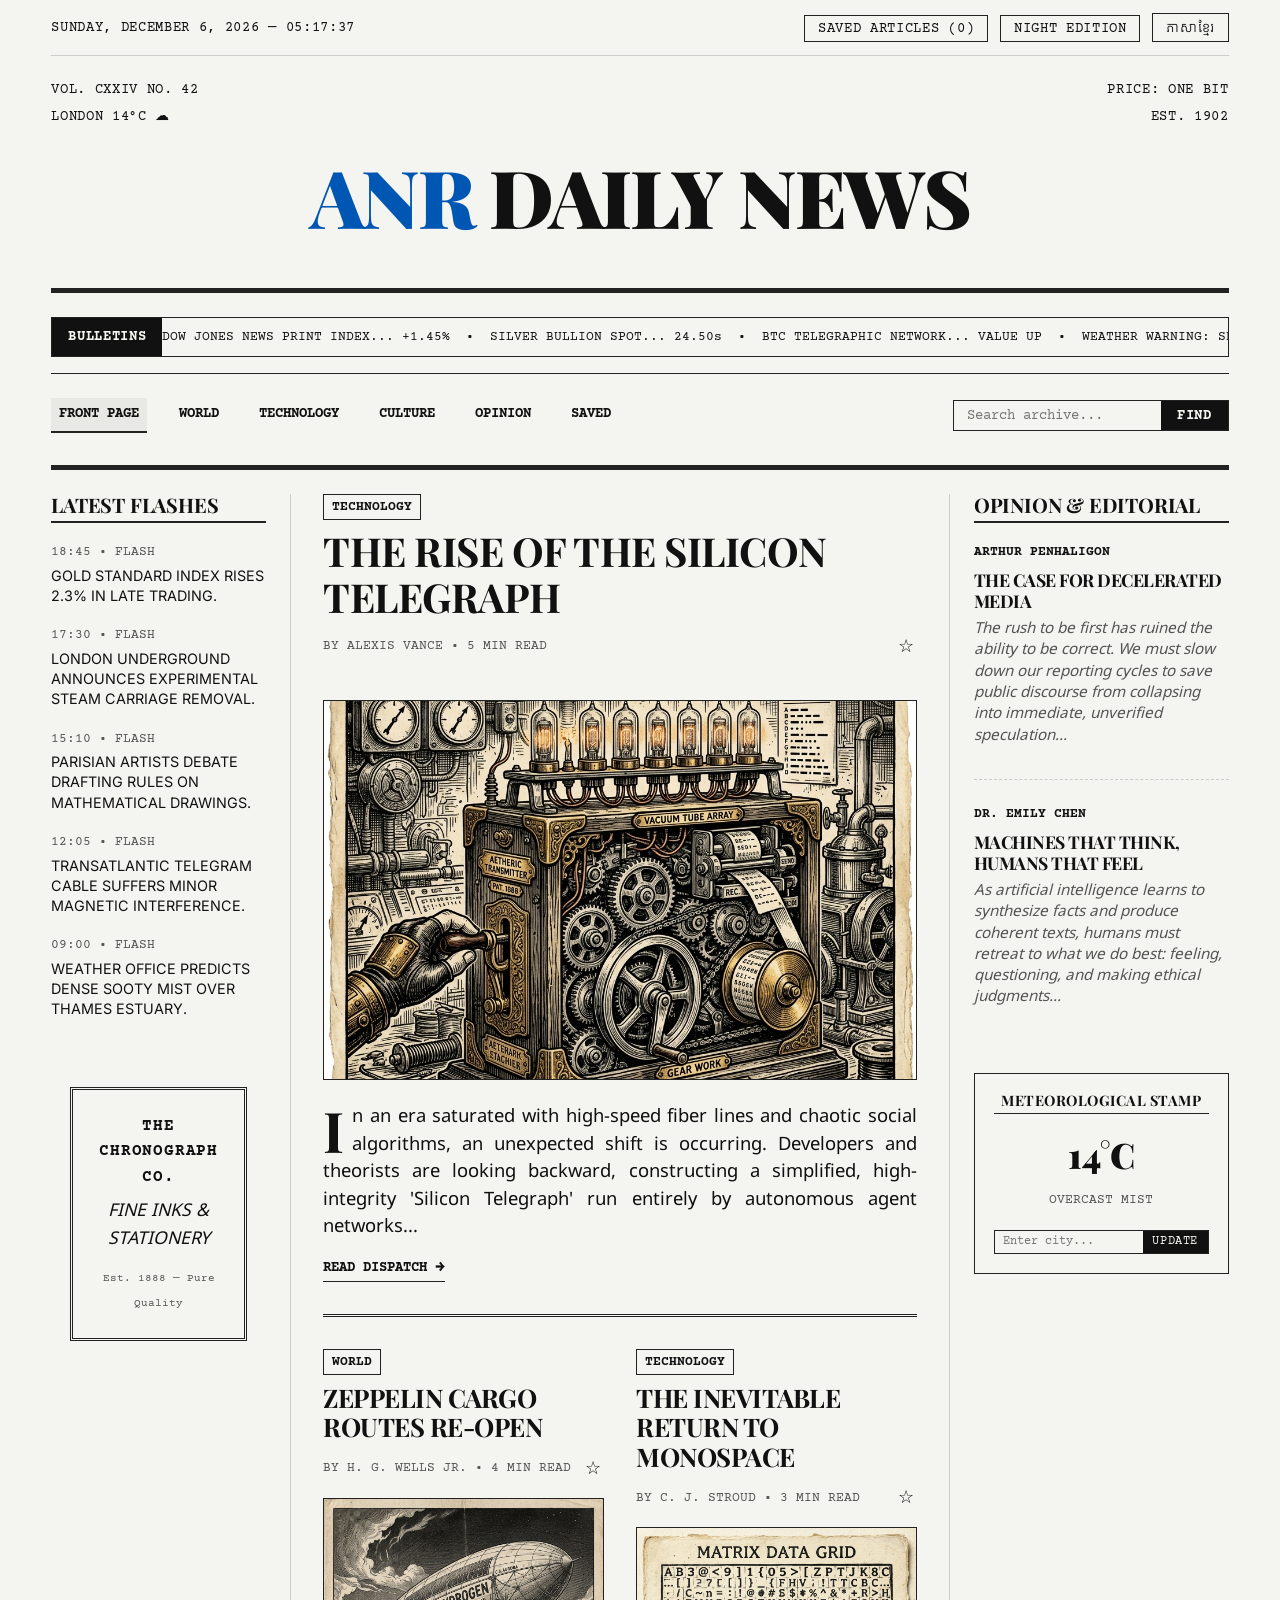
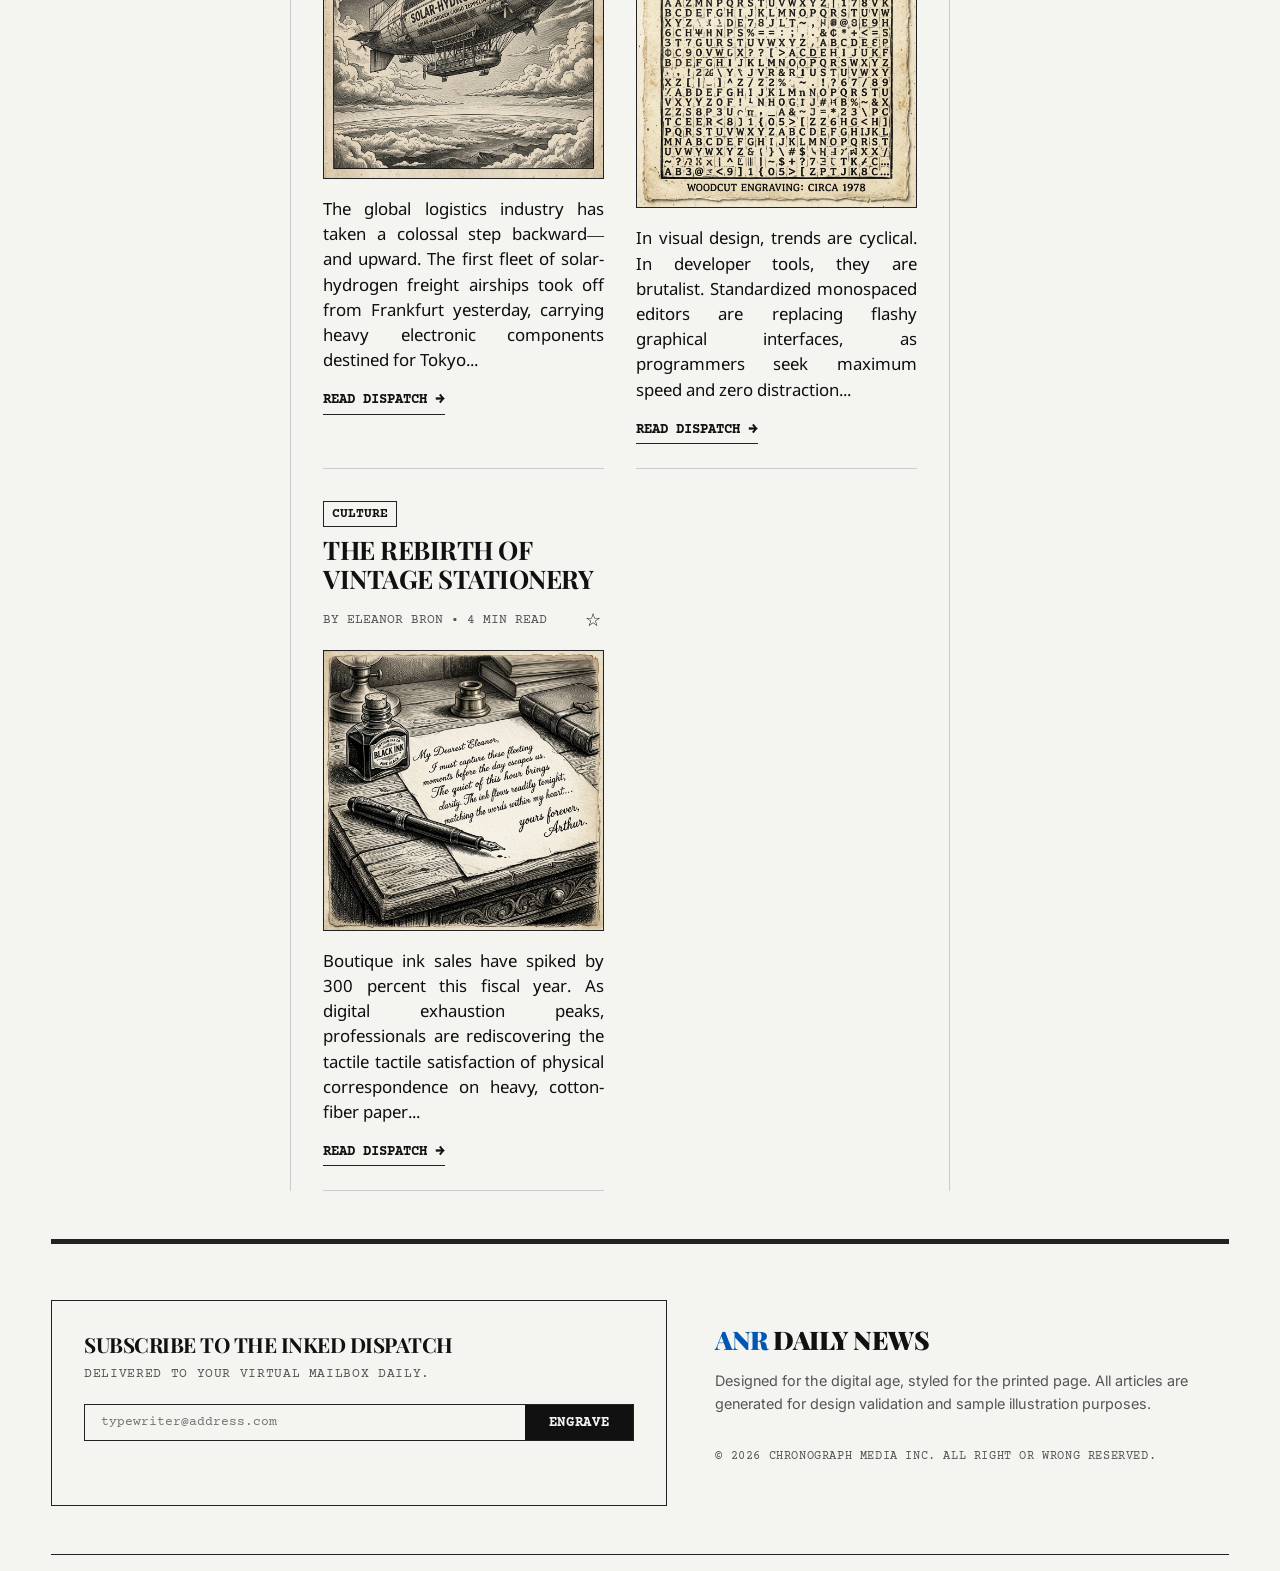
==== commit 0177e91b: "feat: implement cPanel Khmer-to-English auto-translation and reference dictionaries" ====
--- a/index.html
+++ b/index.html
@@ -281,6 +281,20 @@
                             <div class="form-row">
                                 <button type="submit" class="admin-submit-btn mono-text">ENGRAVE DISPATCH</button>
                                 <button type="button" id="admin-post-clear" class="admin-clear-btn mono-text">RESET FORM</button>
+                                <button type="button" id="admin-translate-btn" class="admin-submit-btn mono-text" style="background:#008080; border-color:#008080; color:#ffffff;">🔄 TRANSLATE KM TO EN</button>
+                            </div>
+                            
+                            <div class="dictionary-lookup-section" style="margin-top: 1rem; padding-top: 1rem; border-top: 1px dashed var(--border-light); text-align: left;">
+                                <span class="mono-text text-sm" style="font-weight: bold; display: block; margin-bottom: 0.5rem; color: var(--ink-black);">📚 DICTIONARY LOOKUP REFERENCES:</span>
+                                <div style="display: flex; flex-wrap: wrap; gap: 0.8rem;">
+                                    <a href="https://angkor-database.asia/reference-library/samdech-sangkha-reach-chuon-nath-s-khmer-dictionary" target="_blank" class="mono-text text-sm" style="color: var(--brand-blue); text-decoration: underline;">Chuon Nath</a>
+                                    <a href="https://kheng.info/" target="_blank" class="mono-text text-sm" style="color: var(--brand-blue); text-decoration: underline;">Kheng.info</a>
+                                    <a href="https://glosbe.com/km/en" target="_blank" class="mono-text text-sm" style="color: var(--brand-blue); text-decoration: underline;">Glosbe (Khmer-En)</a>
+                                    <a href="https://www.english-khmer.com/" target="_blank" class="mono-text text-sm" style="color: var(--brand-blue); text-decoration: underline;">English-Khmer.com</a>
+                                    <a href="https://khmerdict.com/" target="_blank" class="mono-text text-sm" style="color: var(--brand-blue); text-decoration: underline;">Khmerdict</a>
+                                    <a href="https://www.freelang.net/online/khmer.php" target="_blank" class="mono-text text-sm" style="color: var(--brand-blue); text-decoration: underline;">Freelang</a>
+                                    <a href="https://www.lexilogos.com/english/khmer_dictionary.htm" target="_blank" class="mono-text text-sm" style="color: var(--brand-blue); text-decoration: underline;">Lexilogos Reference</a>
+                                </div>
                             </div>
                         </form>
                         
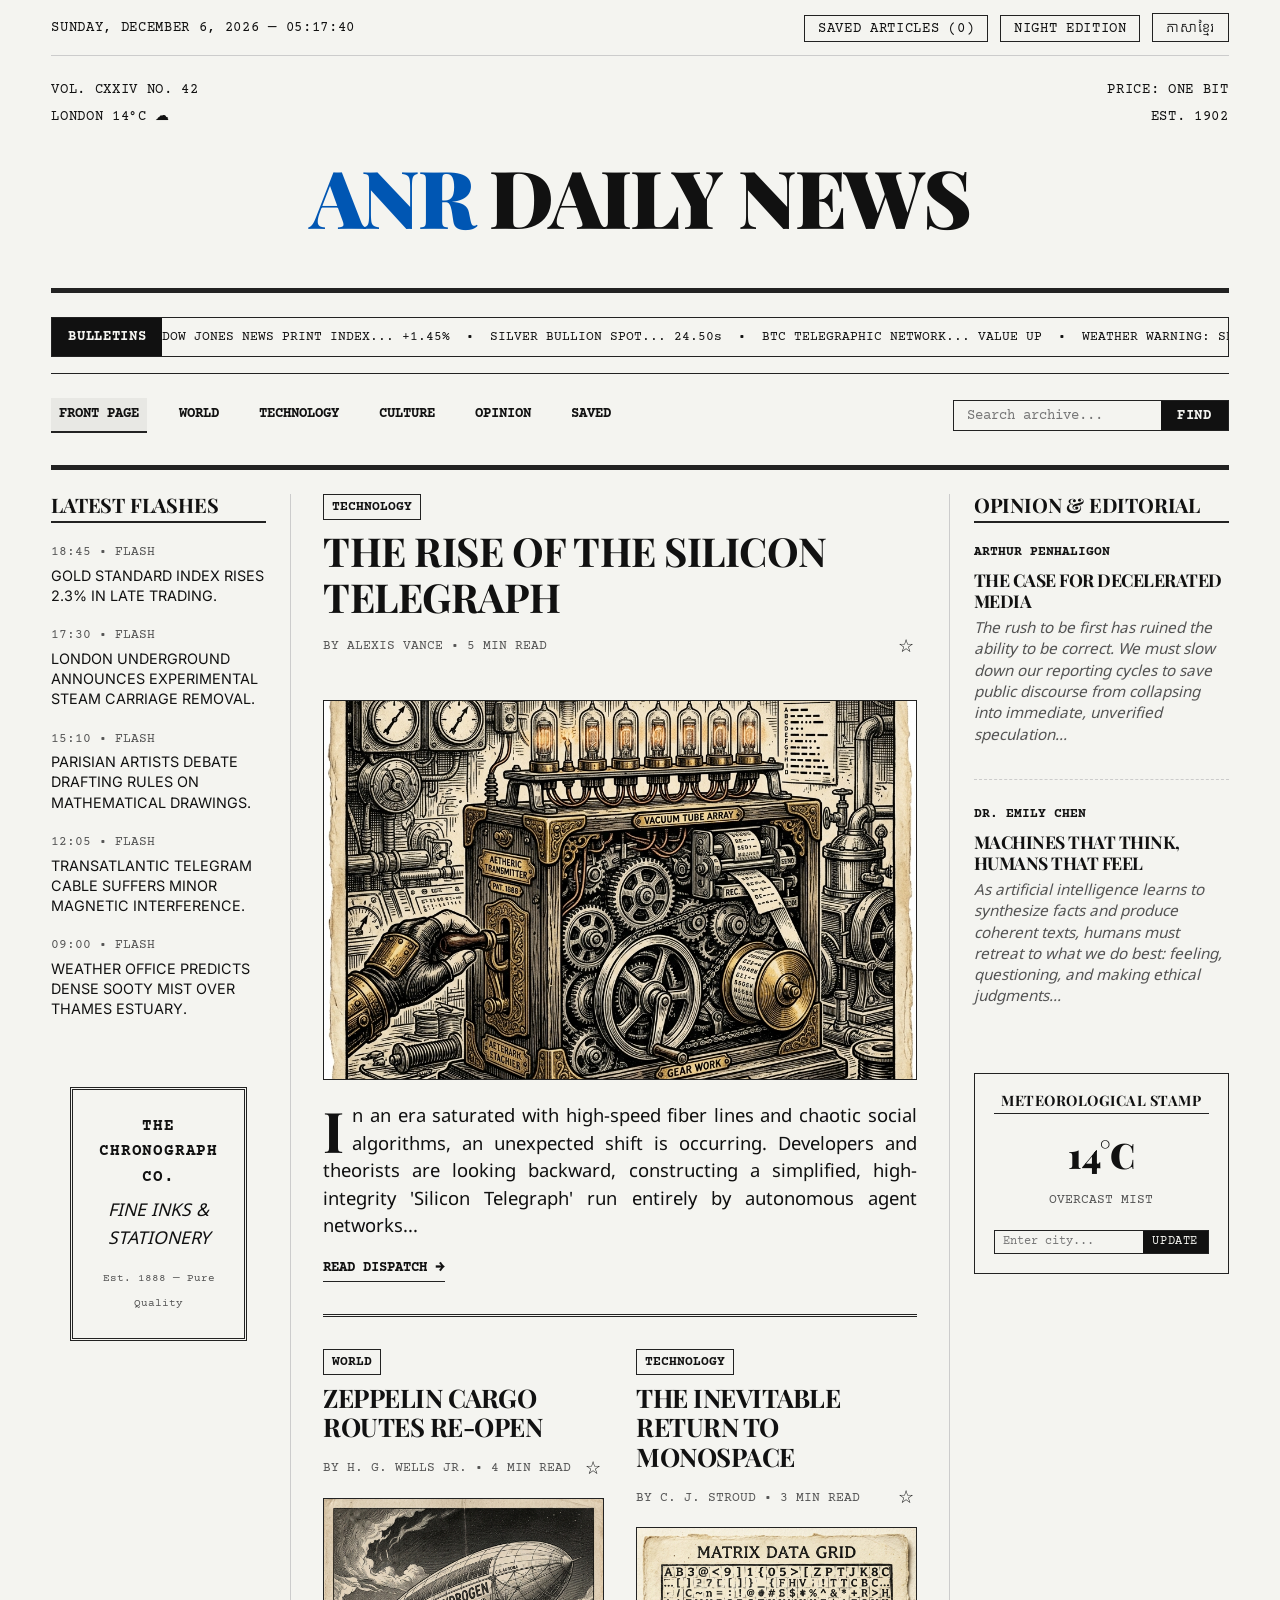
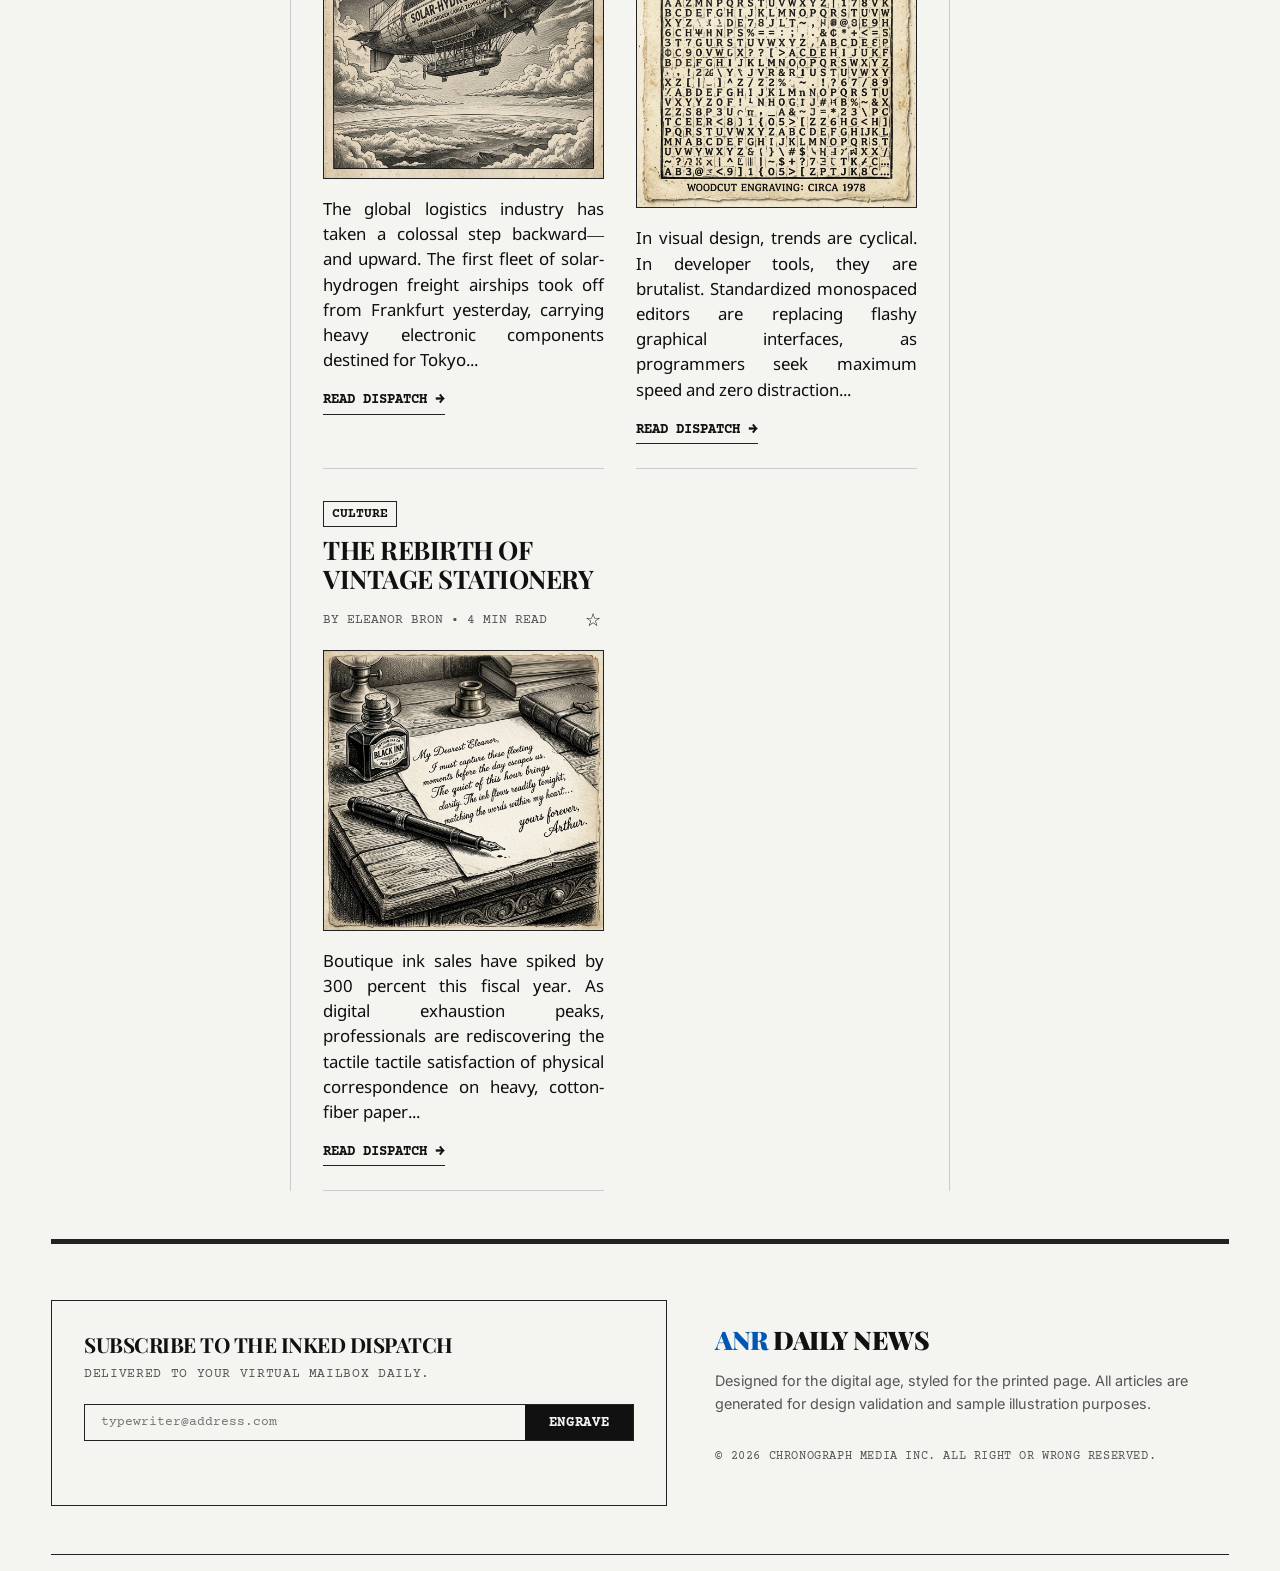
==== commit 57bdd2ca: "feat: Add 5-tab editorial cPanel with Firebase Firestore cloud synchronization" ====
--- a/index.html
+++ b/index.html
@@ -203,77 +203,126 @@
     </div>
 
     <!-- Admin Control Panel (cPanel) Modal -->
-    <div id="admin-panel-modal" class="modal-overlay" aria-hidden="true" role="dialog">
+    <div id="admin-panel-modal" class="modal-overlay" aria-hidden="true" role="dialog" aria-modal="true" aria-labelledby="admin-panel-heading">
         <div class="modal-container admin-container">
-            <div class="modal-header">
-                <h2 class="serif-title">ANR NEWS CPANEL — CONTROL MENU</h2>
-                <button id="admin-modal-close" class="close-btn" aria-label="Close admin modal">&times;</button>
+            <div class="modal-header" style="justify-content: space-between; align-items: center;">
+                <h2 class="serif-title" id="admin-panel-heading">ANR NEWS CPANEL — EDITORIAL DESK</h2>
+                <div style="display: flex; gap: 0.8rem; align-items: center;">
+                    <span id="cpanel-status-indicator" class="mono-text text-sm" style="opacity: 0.7;">AUTH: VERIFIED</span>
+                    <button id="admin-signout-btn" class="admin-clear-btn mono-text" style="border-color: var(--accent-red, #b00); color: var(--accent-red, #b00); letter-spacing: 0.08em; padding: 0.4rem 0.8rem;" aria-label="Sign out of admin panel">🔓 SIGN OUT</button>
+                </div>
             </div>
             
-            <div class="admin-tabs">
-                <button class="admin-tab-btn active" data-tab="tab-posts">MANAGE POSTS</button>
-                <button class="admin-tab-btn" data-tab="tab-ads">MANAGE ADS</button>
-                <button class="admin-tab-btn" data-tab="tab-backup">BACKUP & RESTORE</button>
+            <!-- W3C WAI-ARIA Accessible Tablist -->
+            <div class="admin-tabs" role="tablist" aria-label="cPanel Control Tabs">
+                <button class="admin-tab-btn active" role="tab" id="tab-btn-posts" aria-selected="true" aria-controls="tab-posts" data-tab="tab-posts">📰 MANAGE POSTS</button>
+                <button class="admin-tab-btn" role="tab" id="tab-btn-editorial" aria-selected="false" aria-controls="tab-editorial" data-tab="tab-editorial">⚙️ EDITORIAL & TICKER</button>
+                <button class="admin-tab-btn" role="tab" id="tab-btn-ads" aria-selected="false" aria-controls="tab-ads" data-tab="tab-ads">📢 MANAGE ADS</button>
+                <button class="admin-tab-btn" role="tab" id="tab-btn-media" aria-selected="false" aria-controls="tab-media" data-tab="tab-media">🖼️ MEDIA & ASSETS</button>
+                <button class="admin-tab-btn" role="tab" id="tab-btn-backup" aria-selected="false" aria-controls="tab-backup" data-tab="tab-backup">🔒 DATABASE & SECURITY</button>
             </div>
             
             <div class="modal-body admin-body">
                 <!-- Tab 1: Manage Posts -->
-                <div id="tab-posts" class="admin-tab-content active">
+                <div id="tab-posts" class="admin-tab-content active" role="tabpanel" aria-labelledby="tab-btn-posts">
                     <div class="admin-split-layout">
                         <!-- Left Panel: Article Form -->
                         <form id="admin-post-form" class="admin-form">
-                            <h3 class="card-title-serif">PUBLISH / EDIT ARTICLE</h3>
+                            <div style="display: flex; justify-content: space-between; align-items: center; border-bottom: 1px solid var(--border-color); padding-bottom: 0.4rem;">
+                                <h3 class="card-title-serif" style="margin: 0;">PUBLISH / EDIT DISPATCH</h3>
+                                <button type="button" id="admin-preview-toggle-btn" class="toolbar-btn mono-text" style="padding: 0.25rem 0.6rem; font-size: 0.75rem;">👁️ LIVE PREVIEW</button>
+                            </div>
                             <input type="hidden" id="admin-post-id" value="">
                             
-                            <div class="form-group">
-                                <label for="admin-post-category" class="mono-text">Category:</label>
-                                <select id="admin-post-category" required>
-                                    <option value="technology">Technology</option>
-                                    <option value="world">World</option>
-                                    <option value="culture">Culture</option>
-                                    <option value="opinion">Opinion / Editorial</option>
-                                </select>
-                            </div>
-                            
-                            <div class="form-group">
-                                <label for="admin-post-author" class="mono-text">Author:</label>
-                                <input type="text" id="admin-post-author" placeholder="e.g. ALEXIS VANCE" required>
+                            <div class="form-row-compact">
+                                <div class="form-group flex-1">
+                                    <label for="admin-post-category" class="mono-text">Category:</label>
+                                    <select id="admin-post-category" required>
+                                        <option value="technology">Technology</option>
+                                        <option value="world">World</option>
+                                        <option value="culture">Culture</option>
+                                        <option value="opinion">Opinion / Editorial</option>
+                                    </select>
+                                </div>
+                                <div class="form-group flex-1">
+                                    <label for="admin-post-author" class="mono-text">Author:</label>
+                                    <input type="text" id="admin-post-author" placeholder="e.g. ALEXIS VANCE" required>
+                                </div>
                             </div>
                             
                             <div class="form-group">
                                 <label for="admin-post-image" class="mono-text">Cover Image URL (optional):</label>
                                 <input type="text" id="admin-post-image" placeholder="e.g. assets/images/silicon_telegraph.png">
                             </div>
-                            
+
+                            <div class="form-row-compact" style="align-items: center; justify-content: space-between;">
+                                <div class="form-group flex-1">
+                                    <label for="admin-post-lang-mode" class="mono-text">Language Mode:</label>
+                                    <select id="admin-post-lang-mode">
+                                        <option value="bilingual">🌐 Bilingual (Both KM + EN)</option>
+                                        <option value="km">🇰🇭 Khmer Only (Auto-mirror to EN)</option>
+                                        <option value="en">🇺🇸 English Only (Auto-mirror to KM)</option>
+                                    </select>
+                                </div>
+                                <div class="form-group" style="margin-top: 1rem;">
+                                    <label class="checkbox-label mono-text" style="cursor: pointer; display: flex; align-items: center; gap: 0.4rem; font-size: 0.8rem;">
+                                        <input type="checkbox" id="admin-post-featured">
+                                        <span>🌟 Pin as Lead Story</span>
+                                    </label>
+                                </div>
+                            </div>
+
+                            <!-- Rich Formatting Toolbar -->
+                            <div class="editor-toolbar mono-text" aria-label="Formatting Toolbar">
+                                <span class="toolbar-label">TAGS:</span>
+                                <button type="button" class="toolbar-btn" data-tag="bold" title="Insert Bold">&lt;b&gt;</button>
+                                <button type="button" class="toolbar-btn" data-tag="italic" title="Insert Italic">&lt;i&gt;</button>
+                                <button type="button" class="toolbar-btn" data-tag="dropcap" title="Insert Drop Cap">&lt;DropCap&gt;</button>
+                                <button type="button" class="toolbar-btn" data-tag="quote" title="Insert Blockquote">&lt;Quote&gt;</button>
+                                <button type="button" class="toolbar-btn" data-tag="p" title="Insert Paragraph">&lt;p&gt;</button>
+                                <button type="button" class="toolbar-btn" data-tag="h3" title="Insert Subheading">&lt;h3&gt;</button>
+                            </div>
+
+                            <!-- Live Newspaper Preview (Toggleable) -->
+                            <div id="admin-live-preview-box" class="admin-live-preview-box" style="display: none;">
+                                <div class="preview-header mono-text">
+                                    <span>📰 LIVE PRINT PREVIEW</span>
+                                    <button type="button" id="admin-preview-close-btn" class="preview-close-btn">&times;</button>
+                                </div>
+                                <div class="preview-content" id="admin-live-preview-content">
+                                    <!-- Populated dynamically -->
+                                </div>
+                            </div>
+
                             <div class="form-row-split">
-                                <div class="lang-column">
-                                    <h4 class="mono-text">English Version</h4>
-                                    <div class="form-group">
-                                        <input type="text" id="admin-post-title-en" placeholder="Title (EN)" required>
+                                <div id="admin-col-en" class="lang-column">
+                                    <h4 class="mono-text">🇺🇸 English Version</h4>
+                                    <div class="form-group">
+                                        <input type="text" id="admin-post-title-en" placeholder="Title (EN)">
                                     </div>
                                     <div class="form-group">
                                         <input type="text" id="admin-post-subtitle-en" placeholder="Subtitle (EN)">
                                     </div>
                                     <div class="form-group">
-                                        <textarea id="admin-post-preview-en" placeholder="Preview Text (EN)" rows="3" required></textarea>
-                                    </div>
-                                    <div class="form-group">
-                                        <textarea id="admin-post-content-en" placeholder="Full Article Body HTML (EN)" rows="6" required></textarea>
-                                    </div>
-                                </div>
-                                <div class="lang-column">
-                                    <h4 class="mono-text">Khmer Version</h4>
-                                    <div class="form-group">
-                                        <input type="text" id="admin-post-title-km" placeholder="ចំណងជើង (KM)" required>
+                                        <textarea id="admin-post-preview-en" placeholder="Preview Text (EN)" rows="2"></textarea>
+                                    </div>
+                                    <div class="form-group">
+                                        <textarea id="admin-post-content-en" placeholder="Full Article Body HTML (EN)" rows="5"></textarea>
+                                    </div>
+                                </div>
+                                <div id="admin-col-km" class="lang-column">
+                                    <h4 class="mono-text">🇰🇭 ខ្មែរ Khmer Version</h4>
+                                    <div class="form-group">
+                                        <input type="text" id="admin-post-title-km" placeholder="ចំណងជើង (KM)">
                                     </div>
                                     <div class="form-group">
                                         <input type="text" id="admin-post-subtitle-km" placeholder="ចំណងជើងរង (KM)">
                                     </div>
                                     <div class="form-group">
-                                        <textarea id="admin-post-preview-km" placeholder="អត្ថបទសង្ខេប (KM)" rows="3" required></textarea>
-                                    </div>
-                                    <div class="form-group">
-                                        <textarea id="admin-post-content-km" placeholder="ខ្លឹមសារអត្ថបទពេញ HTML (KM)" rows="6" required></textarea>
+                                        <textarea id="admin-post-preview-km" placeholder="អត្ថបទសង្ខេប (KM)" rows="2"></textarea>
+                                    </div>
+                                    <div class="form-group">
+                                        <textarea id="admin-post-content-km" placeholder="ខ្លឹមសារអត្ថបទពេញ HTML (KM)" rows="5"></textarea>
                                     </div>
                                 </div>
                             </div>
@@ -284,23 +333,37 @@
                                 <button type="button" id="admin-translate-btn" class="admin-submit-btn mono-text" style="background:#008080; border-color:#008080; color:#ffffff;">🔄 TRANSLATE KM TO EN</button>
                             </div>
                             
-                            <div class="dictionary-lookup-section" style="margin-top: 1rem; padding-top: 1rem; border-top: 1px dashed var(--border-light); text-align: left;">
-                                <span class="mono-text text-sm" style="font-weight: bold; display: block; margin-bottom: 0.5rem; color: var(--ink-black);">📚 DICTIONARY LOOKUP REFERENCES:</span>
-                                <div style="display: flex; flex-wrap: wrap; gap: 0.8rem;">
-                                    <a href="https://angkor-database.asia/reference-library/samdech-sangkha-reach-chuon-nath-s-khmer-dictionary" target="_blank" class="mono-text text-sm" style="color: var(--brand-blue); text-decoration: underline;">Chuon Nath</a>
-                                    <a href="https://kheng.info/" target="_blank" class="mono-text text-sm" style="color: var(--brand-blue); text-decoration: underline;">Kheng.info</a>
-                                    <a href="https://glosbe.com/km/en" target="_blank" class="mono-text text-sm" style="color: var(--brand-blue); text-decoration: underline;">Glosbe (Khmer-En)</a>
-                                    <a href="https://www.english-khmer.com/" target="_blank" class="mono-text text-sm" style="color: var(--brand-blue); text-decoration: underline;">English-Khmer.com</a>
-                                    <a href="https://khmerdict.com/" target="_blank" class="mono-text text-sm" style="color: var(--brand-blue); text-decoration: underline;">Khmerdict</a>
-                                    <a href="https://www.freelang.net/online/khmer.php" target="_blank" class="mono-text text-sm" style="color: var(--brand-blue); text-decoration: underline;">Freelang</a>
-                                    <a href="https://www.lexilogos.com/english/khmer_dictionary.htm" target="_blank" class="mono-text text-sm" style="color: var(--brand-blue); text-decoration: underline;">Lexilogos Reference</a>
+                            <div class="dictionary-lookup-section" style="margin-top: 0.5rem; padding-top: 0.5rem; border-top: 1px dashed var(--border-light); text-align: left;">
+                                <span class="mono-text text-sm" style="font-weight: bold; display: block; margin-bottom: 0.3rem; color: var(--ink-black);">📚 DICTIONARY LOOKUP REFERENCES:</span>
+                                <div style="display: flex; flex-wrap: wrap; gap: 0.6rem;">
+                                    <a href="https://angkor-database.asia/reference-library/samdech-sangkha-reach-chuon-nath-s-khmer-dictionary" target="_blank" rel="noopener noreferrer" class="mono-text text-sm" style="color: var(--brand-blue); text-decoration: underline;">Chuon Nath</a>
+                                    <a href="https://kheng.info/" target="_blank" rel="noopener noreferrer" class="mono-text text-sm" style="color: var(--brand-blue); text-decoration: underline;">Kheng.info</a>
+                                    <a href="https://glosbe.com/km/en" target="_blank" rel="noopener noreferrer" class="mono-text text-sm" style="color: var(--brand-blue); text-decoration: underline;">Glosbe (Khmer-En)</a>
+                                    <a href="https://www.english-khmer.com/" target="_blank" rel="noopener noreferrer" class="mono-text text-sm" style="color: var(--brand-blue); text-decoration: underline;">English-Khmer</a>
+                                    <a href="https://khmerdict.com/" target="_blank" rel="noopener noreferrer" class="mono-text text-sm" style="color: var(--brand-blue); text-decoration: underline;">Khmerdict</a>
+                                    <a href="https://www.freelang.net/online/khmer.php" target="_blank" rel="noopener noreferrer" class="mono-text text-sm" style="color: var(--brand-blue); text-decoration: underline;">Freelang</a>
                                 </div>
                             </div>
                         </form>
                         
-                        <!-- Right Panel: Posts List -->
+                        <!-- Right Panel: Posts List with Search & Filter -->
                         <div class="admin-list-panel">
-                            <h3 class="card-title-serif">ARCHIVED DISPATCHES</h3>
+                            <div style="display: flex; justify-content: space-between; align-items: center; margin-bottom: 0.5rem;">
+                                <h3 class="card-title-serif" style="margin: 0;">ARCHIVED DISPATCHES</h3>
+                                <span id="admin-posts-count" class="mono-text text-sm" style="background: rgba(0,0,0,0.06); padding: 0.15rem 0.5rem; border-radius: 2px;">0 DISPATCHES</span>
+                            </div>
+                            
+                            <div class="admin-archive-controls">
+                                <input type="text" id="admin-archive-search" class="admin-search-input mono-text" placeholder="🔍 Search by title or author...">
+                                <div class="admin-filter-pills mono-text">
+                                    <button type="button" class="filter-pill active" data-filter="all">ALL</button>
+                                    <button type="button" class="filter-pill" data-filter="technology">TECH</button>
+                                    <button type="button" class="filter-pill" data-filter="world">WORLD</button>
+                                    <button type="button" class="filter-pill" data-filter="culture">CULTURE</button>
+                                    <button type="button" class="filter-pill" data-filter="opinion">OPINION</button>
+                                </div>
+                            </div>
+
                             <div class="admin-posts-list" id="admin-posts-list-container">
                                 <!-- Populated dynamically -->
                             </div>
@@ -308,40 +371,193 @@
                     </div>
                 </div>
                 
-                <!-- Tab 2: Manage Ads -->
-                <div id="tab-ads" class="admin-tab-content">
-                    <form id="admin-ads-form" class="admin-form full-width-form">
+                <!-- Tab 2: Editorial & Ticker Settings (NEW) -->
+                <div id="tab-editorial" class="admin-tab-content" role="tabpanel" aria-labelledby="tab-btn-editorial">
+                    <div class="admin-form full-width-form" style="max-width: 800px;">
+                        <h3 class="card-title-serif">MASTHEAD & EDITORIAL CUSTOMIZATION</h3>
+                        <p class="mono-text text-sm" style="margin-bottom:1rem; opacity:0.8;">Customize the newspaper header elements, issue volume, price, and live telegraph ticker alerts.</p>
+                        
+                        <form id="admin-editorial-form" class="editorial-settings-box">
+                            <div class="form-row-compact">
+                                <div class="form-group flex-1">
+                                    <label for="admin-masthead-title" class="mono-text">Newspaper Masthead Title:</label>
+                                    <input type="text" id="admin-masthead-title" placeholder="ANR DAILY NEWS" required>
+                                </div>
+                                <div class="form-group flex-1">
+                                    <label for="admin-masthead-vol" class="mono-text">Volume & Issue String:</label>
+                                    <input type="text" id="admin-masthead-vol" placeholder="VOL. CXXIV NO. 42">
+                                </div>
+                            </div>
+                            
+                            <div class="form-row-compact">
+                                <div class="form-group flex-1">
+                                    <label for="admin-masthead-price" class="mono-text">Price Tag:</label>
+                                    <input type="text" id="admin-masthead-price" placeholder="PRICE: ONE BIT">
+                                </div>
+                                <div class="form-group flex-1">
+                                    <label for="admin-masthead-est" class="mono-text">Established Tag:</label>
+                                    <input type="text" id="admin-masthead-est" placeholder="EST. 1902">
+                                </div>
+                                <div class="form-group flex-1">
+                                    <label for="admin-weather-city" class="mono-text">Default Weather City:</label>
+                                    <input type="text" id="admin-weather-city" placeholder="LONDON 14°C">
+                                </div>
+                            </div>
+                            
+                            <div class="form-row" style="margin-bottom: 1.5rem;">
+                                <button type="submit" class="admin-submit-btn mono-text">SAVE EDITORIAL SETTINGS</button>
+                                <button type="button" id="admin-editorial-reset" class="admin-clear-btn mono-text">RESET TO DEFAULTS</button>
+                            </div>
+                        </form>
+
+                        <div class="double-divider" style="margin: 1.5rem 0;"></div>
+
+                        <!-- Ticker Bulletins Editor -->
+                        <h3 class="card-title-serif">LIVE TELEGRAPH TICKER BULLETINS</h3>
+                        <p class="mono-text text-sm" style="margin-bottom: 0.8rem; opacity: 0.8;">Manage the ticker messages scrolling across the front page marquee.</p>
+                        
+                        <div class="ticker-editor-box">
+                            <div class="form-row-compact" style="align-items: flex-end;">
+                                <div class="form-group flex-1">
+                                    <label for="admin-new-bulletin-input" class="mono-text">New Bulletin Alert (Bilingual or English):</label>
+                                    <input type="text" id="admin-new-bulletin-input" placeholder="e.g. BREAKING: Solar Zeppelins inaugurate trans-Pacific freight route...">
+                                </div>
+                                <button type="button" id="admin-add-bulletin-btn" class="admin-submit-btn mono-text" style="height: 38px;">ADD BULLETIN</button>
+                            </div>
+                            <div class="bulletins-manage-list" id="admin-bulletins-list">
+                                <!-- Populated dynamically -->
+                            </div>
+                        </div>
+                    </div>
+                </div>
+
+                <!-- Tab 3: Manage Ads -->
+                <div id="tab-ads" class="admin-tab-content" role="tabpanel" aria-labelledby="tab-btn-ads">
+                    <form id="admin-ads-form" class="admin-form full-width-form" style="max-width: 800px;">
                         <h3 class="card-title-serif">ADVERTISING CONTROL PANEL</h3>
-                        <p class="mono-text text-sm" style="margin-bottom:1rem; opacity:0.8;">Paste raw HTML, custom image banner links, or Google AdSense script tags here. Leave empty to use default ads.</p>
+                        <p class="mono-text text-sm" style="margin-bottom:1rem; opacity:0.8;">Paste raw HTML, custom banner images, or Google AdSense script tags here. Leave empty to use the default vintage illustrated ads.</p>
                         
                         <div class="form-group">
-                            <label for="admin-ad-left" class="mono-text">Left Sidebar Ad Block (Telegraph Co.):</label>
-                            <textarea id="admin-ad-left" placeholder="Paste Ad HTML / Google AdSense script code here..." rows="8"></textarea>
+                            <label for="admin-ad-left" class="mono-text">Left Sidebar Ad Block (Telegraph Co. placement):</label>
+                            <textarea id="admin-ad-left" placeholder="Paste Ad HTML / Google AdSense script code here..." rows="6"></textarea>
                         </div>
                         
                         <div class="form-group">
                             <label for="admin-ad-right" class="mono-text">Right Sidebar Ad Block (Meteorological card area):</label>
-                            <textarea id="admin-ad-right" placeholder="Paste Ad HTML / Google AdSense script code here..." rows="8"></textarea>
-                        </div>
-                        
-                        <button type="submit" class="admin-submit-btn mono-text">SAVE ADVERTISING UNITS</button>
+                            <textarea id="admin-ad-right" placeholder="Paste Ad HTML / Google AdSense script code here..." rows="6"></textarea>
+                        </div>
+                        
+                        <div class="form-row">
+                            <button type="submit" class="admin-submit-btn mono-text">SAVE ADVERTISING UNITS</button>
+                            <button type="button" id="admin-ads-clear-btn" class="admin-clear-btn mono-text">RESTORE VINTAGE ADS</button>
+                        </div>
                     </form>
                 </div>
+
+                <!-- Tab 4: Media & Assets Gallery (NEW) -->
+                <div id="tab-media" class="admin-tab-content" role="tabpanel" aria-labelledby="tab-btn-media">
+                    <div class="admin-form full-width-form" style="max-width: 850px;">
+                        <h3 class="card-title-serif">NEWSPAPER MEDIA & ASSET GALLERY</h3>
+                        <p class="mono-text text-sm" style="margin-bottom:1rem; opacity:0.8;">Quickly copy project asset URLs or test custom external image links to use as dispatch cover art.</p>
+                        
+                        <div class="media-preview-tool">
+                            <div class="form-row-compact" style="align-items: flex-end;">
+                                <div class="form-group flex-1">
+                                    <label for="admin-media-test-url" class="mono-text">Test Image URL:</label>
+                                    <input type="text" id="admin-media-test-url" placeholder="Enter image URL to preview...">
+                                </div>
+                                <button type="button" id="admin-media-test-btn" class="admin-submit-btn mono-text" style="height: 38px;">TEST IMAGE</button>
+                                <button type="button" id="admin-media-use-btn" class="admin-clear-btn mono-text" style="height: 38px;">USE IN FORM</button>
+                            </div>
+                            <div id="admin-media-test-preview" class="media-test-frame" style="display: none;">
+                                <img id="admin-media-preview-img" src="" alt="Test Preview">
+                            </div>
+                        </div>
+
+                        <div class="double-divider" style="margin: 1.5rem 0;"></div>
+
+                        <h4 class="mono-text" style="font-size: 0.9rem; margin-bottom: 0.8rem;">📦 DEFAULT PROJECT ASSETS:</h4>
+                        <div class="media-assets-grid" id="admin-media-preset-grid">
+                            <!-- Populated with preset cards -->
+                        </div>
+                    </div>
+                </div>
                 
-                <!-- Tab 3: Backup & Restore -->
-                <div id="tab-backup" class="admin-tab-content">
-                    <div class="admin-form full-width-form">
-                        <h3 class="card-title-serif">EXPORT / IMPORT DATABASE CONFIG</h3>
-                        <p class="mono-text text-sm" style="margin-bottom:1rem; opacity:0.8;">Copy this configuration code block to save your custom posts and ads. Paste a previously exported code block to restore them.</p>
+                <!-- Tab 5: Database & Security (Passcode + Backup) -->
+                <div id="tab-backup" class="admin-tab-content" role="tabpanel" aria-labelledby="tab-btn-backup">
+                    <div class="admin-form full-width-form" style="max-width: 800px;">
+                        <!-- Master Passcode Security -->
+                        <h3 class="card-title-serif">SECURITY & TELEGRAPH KEY ACCESS</h3>
+                        <p class="mono-text text-sm" style="margin-bottom:1rem; opacity:0.8;">Change the Master Telegraph Key passcode required to enter this cPanel.</p>
+                        
+                        <form id="admin-passcode-change-form" class="security-box" style="margin-bottom: 2rem;">
+                            <div class="form-row-compact">
+                                <div class="form-group flex-1">
+                                    <label for="admin-current-passcode" class="mono-text">Current Passcode:</label>
+                                    <input type="password" id="admin-current-passcode" placeholder="••••••••••••" required>
+                                </div>
+                                <div class="form-group flex-1">
+                                    <label for="admin-new-passcode" class="mono-text">New Passcode:</label>
+                                    <input type="password" id="admin-new-passcode" placeholder="Enter new passcode" required>
+                                </div>
+                                <div class="form-group flex-1">
+                                    <label for="admin-confirm-passcode" class="mono-text">Confirm New Passcode:</label>
+                                    <input type="password" id="admin-confirm-passcode" placeholder="Repeat new passcode" required>
+                                </div>
+                            </div>
+                            <button type="submit" class="admin-submit-btn mono-text" style="margin-top: 0.5rem;">UPDATE MASTER TELEGRAPH KEY</button>
+                        </form>
+
+                        <div class="double-divider" style="margin: 1.5rem 0;"></div>
+
+                        <!-- Firebase Cloud Database Sync -->
+                        <div style="display: flex; justify-content: space-between; align-items: center; margin-bottom: 0.5rem;">
+                            <h3 class="card-title-serif" style="margin: 0;">🔥 FIREBASE CLOUD DATABASE (FIRESTORE)</h3>
+                            <span id="cloud-status-badge" class="mono-text text-sm" style="background: rgba(0,0,0,0.06); padding: 0.2rem 0.6rem; border-radius: 2px; font-weight: bold;">⚪ LOCALSTORAGE MODE</span>
+                        </div>
+                        <p class="mono-text text-sm" style="margin-bottom:1rem; opacity:0.8;">Connect your free Google Firebase Firestore database to enable real-time multi-device publishing worldwide.</p>
+                        
+                        <div class="firebase-sync-box" style="background: rgba(0,0,0,0.02); border: 1px solid var(--border-light); padding: 1rem; border-radius: 2px; margin-bottom: 1.5rem;">
+                            <div class="form-group">
+                                <label for="admin-firebase-config-input" class="mono-text">Firebase Config Object (from Firebase Console):</label>
+                                <textarea id="admin-firebase-config-input" placeholder='Paste your firebaseConfig object or JSON here, e.g.:&#10;{&#10;  "apiKey": "AIzaSy...",&#10;  "authDomain": "my-project.firebaseapp.com",&#10;  "projectId": "my-project",&#10;  "storageBucket": "...",&#10;  "appId": "..."&#10;}' rows="5"></textarea>
+                            </div>
+                            <div class="form-row" style="margin-bottom: 0.5rem; justify-content: space-between; align-items: center;">
+                                <div style="display: flex; gap: 0.6rem; flex-wrap: wrap;">
+                                    <button type="button" id="admin-firebase-save-btn" class="admin-submit-btn mono-text" style="background:#d97706; border-color:#d97706;">⚡ CONNECT & SAVE CLOUD</button>
+                                    <button type="button" id="admin-firebase-push-btn" class="admin-clear-btn mono-text" title="Upload all current local articles to Firebase">⬆️ PUSH LOCAL TO CLOUD</button>
+                                </div>
+                                <button type="button" id="admin-firebase-disconnect-btn" class="admin-clear-btn mono-text" style="color: var(--accent-red, #b00); border-color: var(--border-light);">DISCONNECT</button>
+                            </div>
+                            
+                            <!-- Step-by-step Setup Guide -->
+                            <details style="margin-top: 0.8rem; font-size: 0.78rem;" class="mono-text">
+                                <summary style="cursor: pointer; color: var(--brand-blue); font-weight: bold;">📖 How to get your free Firebase Config (3 quick steps):</summary>
+                                <ol style="padding-left: 1.2rem; margin-top: 0.5rem; line-height: 1.6; opacity: 0.9;">
+                                    <li>Go to <a href="https://console.firebase.google.com" target="_blank" rel="noopener noreferrer" style="color: var(--brand-blue); text-decoration: underline;">console.firebase.google.com</a> and click <b>Create a project</b>.</li>
+                                    <li>Click <b>Build &gt; Firestore Database</b> &gt; <b>Create Database</b> (select <i>Start in test mode</i>).</li>
+                                    <li>Click <b>Project Settings (⚙️)</b> &gt; <b>General</b> &gt; <b>Your apps &gt; Web (&lt;/&gt;)</b> &gt; copy the <code>firebaseConfig</code> code snippet and paste it above!</li>
+                                </ol>
+                            </details>
+                        </div>
+
+                        <div class="double-divider" style="margin: 1.5rem 0;"></div>
+
+                        <!-- Database Backup & Restore -->
+                        <h3 class="card-title-serif">EXPORT / IMPORT COMPLETE DATABASE</h3>
+                        <p class="mono-text text-sm" style="margin-bottom:1rem; opacity:0.8;">Export or import all custom articles, editorial settings, ticker bulletins, and advertising configurations in a single portable JSON snapshot.</p>
                         
                         <div class="form-group">
-                            <label for="admin-backup-data" class="mono-text">JSON Database Block:</label>
-                            <textarea id="admin-backup-data" placeholder="Database JSON block will appear here..." rows="12"></textarea>
-                        </div>
-                        
-                        <div class="form-row">
-                            <button type="button" id="admin-backup-btn" class="admin-submit-btn mono-text">EXPORT CURRENT CONFIG</button>
-                            <button type="button" id="admin-restore-btn" class="admin-submit-btn mono-text" style="background:#0056b3; border-color:#0056b3; margin-left:1rem;">IMPORT CONFIG</button>
+                            <label for="admin-backup-data" class="mono-text">Portable JSON Database Snapshot:</label>
+                            <textarea id="admin-backup-data" placeholder="Database snapshot JSON block will appear here..." rows="6"></textarea>
+                        </div>
+                        
+                        <div class="form-row" style="align-items: center; justify-content: space-between;">
+                            <div style="display: flex; gap: 0.8rem;">
+                                <button type="button" id="admin-backup-btn" class="admin-submit-btn mono-text">EXPORT DATABASE</button>
+                                <button type="button" id="admin-restore-btn" class="admin-submit-btn mono-text" style="background:#0056b3; border-color:#0056b3;">IMPORT SNAPSHOT</button>
+                            </div>
+                            <button type="button" id="admin-factory-reset-btn" class="admin-clear-btn mono-text" style="border-color: var(--accent-red, #b00); color: var(--accent-red, #b00);">⚠️ FACTORY RESET</button>
                         </div>
                     </div>
                 </div>
@@ -349,7 +565,11 @@
         </div>
     </div>
 
-    <!-- Scripts -->
+    <!-- Firebase SDKs (Official Google CDN Compat) -->
+    <script src="https://www.gstatic.com/firebasejs/10.8.0/firebase-app-compat.js"></script>
+    <script src="https://www.gstatic.com/firebasejs/10.8.0/firebase-firestore-compat.js"></script>
+
+    <!-- App Scripts -->
     <script src="app.js"></script>
 </body>
 
--- a/style.css
+++ b/style.css
@@ -1187,7 +1187,7 @@
    Admin Control Panel (cPanel) Modal
 ----------------------------------------- */
 .admin-container {
-    max-width: 1100px;
+    max-width: 1180px;
     width: 95vw;
     height: 90vh;
     max-height: 90vh;
@@ -1198,27 +1198,33 @@
 
 .admin-tabs {
     display: flex;
-    gap: 0.5rem;
+    gap: 0.3rem;
     border-top: 1px solid var(--border-color);
     border-bottom: 3px double var(--border-color);
     padding: 0.5rem 0;
     margin-bottom: 1rem;
+    overflow-x: auto;
+    white-space: nowrap;
 }
 
 .admin-tab-btn {
     background: none;
     border: 1px solid transparent;
     font-family: var(--font-mono);
-    font-size: 0.85rem;
-    font-weight: bold;
-    padding: 0.4rem 1rem;
+    font-size: 0.8rem;
+    font-weight: bold;
+    padding: 0.45rem 0.9rem;
     cursor: pointer;
     color: var(--ink-grey);
     transition: all var(--transition-speed);
-}
-
-.admin-tab-btn:hover {
-    color: var(--ink-black);
+    border-radius: 2px;
+}
+
+.admin-tab-btn:hover,
+.admin-tab-btn:focus-visible {
+    color: var(--ink-black);
+    background: rgba(0, 0, 0, 0.04);
+    outline: none;
 }
 
 .admin-tab-btn.active {
@@ -1244,15 +1250,15 @@
 
 .admin-split-layout {
     display: grid;
-    grid-template-columns: 1.2fr 0.8fr;
-    gap: 2rem;
+    grid-template-columns: 1.25fr 0.75fr;
+    gap: 1.8rem;
     height: 100%;
 }
 
 .admin-form {
     display: flex;
     flex-direction: column;
-    gap: 1rem;
+    gap: 0.9rem;
     overflow-y: auto;
     height: 100%;
     padding-right: 1rem;
@@ -1261,8 +1267,8 @@
 
 .admin-form.full-width-form {
     border-right: none;
-    padding-right: 0;
-    max-width: 700px;
+    padding-right: 0.5rem;
+    max-width: 800px;
     margin: 0 auto;
 }
 
@@ -1271,12 +1277,24 @@
     flex-direction: column;
     height: 100%;
     overflow-y: auto;
+    gap: 0.6rem;
 }
 
 .form-group {
     display: flex;
     flex-direction: column;
-    gap: 0.3rem;
+    gap: 0.25rem;
+}
+
+.form-group.flex-1 {
+    flex: 1;
+    min-width: 0;
+}
+
+.form-row-compact {
+    display: flex;
+    gap: 0.8rem;
+    width: 100%;
 }
 
 .form-group label {
@@ -1291,9 +1309,9 @@
     border: 1px solid var(--border-color);
     background: var(--paper-bg);
     color: var(--ink-black);
-    padding: 0.5rem;
+    padding: 0.45rem 0.6rem;
     font-family: var(--font-sans);
-    font-size: 0.9rem;
+    font-size: 0.88rem;
     outline: none;
     transition: border var(--transition-speed);
 }
@@ -1302,6 +1320,7 @@
 .form-group select:focus,
 .form-group textarea:focus {
     border-color: var(--brand-blue);
+    box-shadow: 0 0 0 1px var(--brand-blue);
 }
 
 .form-group textarea {
@@ -1311,13 +1330,13 @@
 .form-row-split {
     display: grid;
     grid-template-columns: 1fr 1fr;
-    gap: 1.5rem;
+    gap: 1.2rem;
 }
 
 .lang-column {
     display: flex;
     flex-direction: column;
-    gap: 0.8rem;
+    gap: 0.6rem;
 }
 
 .lang-column h4 {
@@ -1330,17 +1349,370 @@
 
 .form-row {
     display: flex;
+    gap: 0.8rem;
+    margin-top: 0.3rem;
+    margin-bottom: 1rem;
+    flex-wrap: wrap;
+}
+
+/* Rich Formatting Toolbar */
+.editor-toolbar {
+    display: flex;
+    align-items: center;
+    gap: 0.4rem;
+    background: rgba(0, 0, 0, 0.03);
+    border: 1px solid var(--border-light);
+    padding: 0.35rem 0.6rem;
+    border-radius: 2px;
+    font-size: 0.75rem;
+    flex-wrap: wrap;
+}
+
+.toolbar-label {
+    font-weight: bold;
+    opacity: 0.7;
+    margin-right: 0.2rem;
+}
+
+.toolbar-btn {
+    background: var(--paper-bg);
+    border: 1px solid var(--border-color);
+    font-family: var(--font-mono);
+    font-size: 0.72rem;
+    font-weight: bold;
+    padding: 0.2rem 0.5rem;
+    cursor: pointer;
+    color: var(--ink-black);
+    transition: all 0.15s ease;
+    border-radius: 2px;
+}
+
+.toolbar-btn:hover {
+    background: var(--ink-black);
+    color: var(--paper-bg);
+    border-color: var(--ink-black);
+}
+
+/* Live Preview Box */
+.admin-live-preview-box {
+    border: 2px dashed var(--border-color);
+    background: var(--paper-bg);
+    padding: 1rem;
+    margin: 0.5rem 0;
+    border-radius: 2px;
+    max-height: 280px;
+    overflow-y: auto;
+}
+
+.preview-header {
+    display: flex;
+    justify-content: space-between;
+    align-items: center;
+    border-bottom: 1px solid var(--border-light);
+    padding-bottom: 0.4rem;
+    margin-bottom: 0.8rem;
+    font-size: 0.8rem;
+    font-weight: bold;
+}
+
+.preview-close-btn {
+    background: none;
+    border: none;
+    font-size: 1.2rem;
+    cursor: pointer;
+    line-height: 1;
+    color: var(--ink-grey);
+}
+
+.preview-close-btn:hover {
+    color: var(--ink-black);
+}
+
+.preview-content h3 {
+    font-family: var(--font-heading);
+    font-size: 1.3rem;
+    line-height: 1.2;
+    margin-bottom: 0.3rem;
+}
+
+.preview-content .preview-meta {
+    font-family: var(--font-mono);
+    font-size: 0.75rem;
+    color: var(--ink-grey);
+    margin-bottom: 0.6rem;
+}
+
+.preview-content p {
+    font-size: 0.9rem;
+    line-height: 1.5;
+    margin-bottom: 0.5rem;
+}
+
+/* Archive List Search & Filters */
+.admin-archive-controls {
+    display: flex;
+    flex-direction: column;
+    gap: 0.4rem;
+    margin-bottom: 0.4rem;
+}
+
+.admin-search-input {
+    width: 100%;
+    border: 1px solid var(--border-color);
+    background: var(--paper-bg);
+    color: var(--ink-black);
+    padding: 0.4rem 0.6rem;
+    font-size: 0.8rem;
+    outline: none;
+    box-sizing: border-box;
+}
+
+.admin-search-input:focus {
+    border-color: var(--brand-blue);
+}
+
+.admin-filter-pills {
+    display: flex;
+    gap: 0.3rem;
+    overflow-x: auto;
+    padding-bottom: 0.2rem;
+}
+
+.filter-pill {
+    background: none;
+    border: 1px solid var(--border-light);
+    font-family: var(--font-mono);
+    font-size: 0.7rem;
+    font-weight: bold;
+    padding: 0.18rem 0.5rem;
+    cursor: pointer;
+    color: var(--ink-grey);
+    border-radius: 2px;
+}
+
+.filter-pill:hover {
+    color: var(--ink-black);
+    border-color: var(--ink-black);
+}
+
+.filter-pill.active {
+    background: var(--ink-black);
+    color: var(--paper-bg);
+    border-color: var(--ink-black);
+}
+
+/* cPanel posts list items */
+.admin-posts-list {
+    display: flex;
+    flex-direction: column;
+    gap: 0.6rem;
+    overflow-y: auto;
+    flex: 1;
+    padding-right: 0.2rem;
+}
+
+.admin-post-item {
+    border: 1px solid var(--border-light);
+    padding: 0.7rem;
+    background: rgba(0, 0, 0, 0.02);
+    display: flex;
+    justify-content: space-between;
+    align-items: center;
+    gap: 0.8rem;
+    transition: background 0.15s ease;
+}
+
+.admin-post-item:hover {
+    background: rgba(0, 0, 0, 0.05);
+}
+
+.admin-post-item-info {
+    display: flex;
+    flex-direction: column;
+    gap: 0.15rem;
+    min-width: 0;
+}
+
+.admin-post-item-title {
+    font-family: var(--font-heading);
+    font-size: 0.95rem;
+    color: var(--ink-black);
+    margin: 0;
+    white-space: nowrap;
+    overflow: hidden;
+    text-overflow: ellipsis;
+}
+
+.admin-post-item-meta {
+    font-family: var(--font-mono);
+    font-size: 0.68rem;
+    color: var(--ink-grey);
+}
+
+.admin-post-item-actions {
+    display: flex;
+    gap: 0.5rem;
+    flex-shrink: 0;
+}
+
+.admin-action-link {
+    font-family: var(--font-mono);
+    font-size: 0.72rem;
+    cursor: pointer;
+    background: none;
+    border: none;
+    padding: 0;
+    font-weight: bold;
+}
+
+.admin-action-link.edit {
+    color: var(--brand-blue);
+}
+
+.admin-action-link.delete {
+    color: #cc0000;
+}
+
+/* Editorial & Ticker Manager */
+.editorial-settings-box {
+    display: flex;
+    flex-direction: column;
+    gap: 0.8rem;
+}
+
+.ticker-editor-box {
+    display: flex;
+    flex-direction: column;
+    gap: 0.8rem;
+}
+
+.bulletins-manage-list {
+    display: flex;
+    flex-direction: column;
+    gap: 0.5rem;
+    max-height: 220px;
+    overflow-y: auto;
+    border: 1px solid var(--border-light);
+    padding: 0.5rem;
+    background: rgba(0,0,0,0.01);
+}
+
+.bulletin-manage-item {
+    display: flex;
+    justify-content: space-between;
+    align-items: center;
+    gap: 0.8rem;
+    padding: 0.4rem 0.6rem;
+    border-bottom: 1px dashed var(--border-light);
+    background: var(--paper-bg);
+}
+
+.bulletin-manage-item:last-child {
+    border-bottom: none;
+}
+
+/* Media Gallery */
+.media-preview-tool {
+    background: rgba(0, 0, 0, 0.02);
+    border: 1px solid var(--border-light);
+    padding: 0.8rem;
+    border-radius: 2px;
+}
+
+.media-test-frame {
+    margin-top: 0.8rem;
+    text-align: center;
+    border: 1px solid var(--border-color);
+    background: var(--paper-bg);
+    padding: 0.5rem;
+    max-height: 200px;
+    overflow: hidden;
+}
+
+.media-test-frame img {
+    max-height: 180px;
+    max-width: 100%;
+    object-fit: contain;
+}
+
+.media-assets-grid {
+    display: grid;
+    grid-template-columns: repeat(auto-fill, minmax(220px, 1fr));
     gap: 1rem;
-    margin-top: 0.5rem;
-    margin-bottom: 1.5rem;
+    max-height: 260px;
+    overflow-y: auto;
+    padding: 0.3rem 0;
+}
+
+.media-card {
+    border: 1px solid var(--border-light);
+    background: var(--paper-bg);
+    padding: 0.6rem;
+    display: flex;
+    flex-direction: column;
+    gap: 0.4rem;
+    transition: transform 0.15s ease, box-shadow 0.15s ease;
+}
+
+.media-card:hover {
+    transform: translateY(-2px);
+    box-shadow: 0 2px 8px rgba(0,0,0,0.08);
+}
+
+.media-card-img {
+    height: 100px;
+    background: rgba(0,0,0,0.04);
+    display: flex;
+    align-items: center;
+    justify-content: center;
+    overflow: hidden;
+}
+
+.media-card-img img {
+    width: 100%;
+    height: 100%;
+    object-fit: cover;
+}
+
+.media-card-title {
+    font-family: var(--font-mono);
+    font-size: 0.72rem;
+    font-weight: bold;
+    color: var(--ink-black);
+    white-space: nowrap;
+    overflow: hidden;
+    text-overflow: ellipsis;
+}
+
+.media-card-actions {
+    display: flex;
+    gap: 0.4rem;
+}
+
+.media-card-actions button {
+    flex: 1;
+    font-family: var(--font-mono);
+    font-size: 0.68rem;
+    font-weight: bold;
+    padding: 0.25rem 0.3rem;
+    cursor: pointer;
+    border: 1px solid var(--border-color);
+    background: none;
+    color: var(--ink-black);
+    border-radius: 2px;
+}
+
+.media-card-actions button:hover {
+    background: var(--ink-black);
+    color: var(--paper-bg);
 }
 
 .admin-submit-btn,
 .admin-clear-btn {
     font-family: var(--font-mono);
-    font-size: 0.85rem;
-    font-weight: bold;
-    padding: 0.6rem 1.2rem;
+    font-size: 0.82rem;
+    font-weight: bold;
+    padding: 0.55rem 1.1rem;
     cursor: pointer;
     border-radius: 2px;
     transition: opacity var(--transition-speed);
@@ -1366,65 +1738,28 @@
     background: rgba(0, 0, 0, 0.05);
 }
 
-/* cPanel posts list items */
-.admin-posts-list {
-    display: flex;
-    flex-direction: column;
-    gap: 0.8rem;
-    overflow-y: auto;
-    flex: 1;
-}
-
-.admin-post-item {
-    border: 1px solid var(--border-light);
-    padding: 0.8rem;
-    background: rgba(0, 0, 0, 0.02);
-    display: flex;
-    justify-content: space-between;
-    align-items: center;
-    gap: 1rem;
-}
-
-.admin-post-item-info {
-    display: flex;
-    flex-direction: column;
-    gap: 0.2rem;
-}
-
-.admin-post-item-title {
-    font-family: var(--font-heading);
-    font-size: 1rem;
-    color: var(--ink-black);
-    margin: 0;
-}
-
-.admin-post-item-meta {
-    font-family: var(--font-mono);
-    font-size: 0.7rem;
-    color: var(--ink-grey);
-}
-
-.admin-post-item-actions {
-    display: flex;
-    gap: 0.6rem;
-}
-
-.admin-action-link {
-    font-family: var(--font-mono);
-    font-size: 0.75rem;
-    cursor: pointer;
-    background: none;
-    border: none;
-    padding: 0;
-    font-weight: bold;
-}
-
-.admin-action-link.edit {
-    color: var(--brand-blue);
-}
-
-.admin-action-link.delete {
-    color: #cc0000;
+/* Responsive adjustments for cPanel */
+@media (max-width: 960px) {
+    .admin-split-layout {
+        grid-template-columns: 1fr;
+        gap: 1.5rem;
+    }
+
+    .admin-form {
+        border-right: none;
+        padding-right: 0;
+        max-height: 45vh;
+    }
+
+    .admin-list-panel {
+        max-height: 35vh;
+        border-top: 1px solid var(--border-color);
+        padding-top: 1rem;
+    }
+
+    .form-row-split {
+        grid-template-columns: 1fr;
+    }
 }
 
 .text-sm {
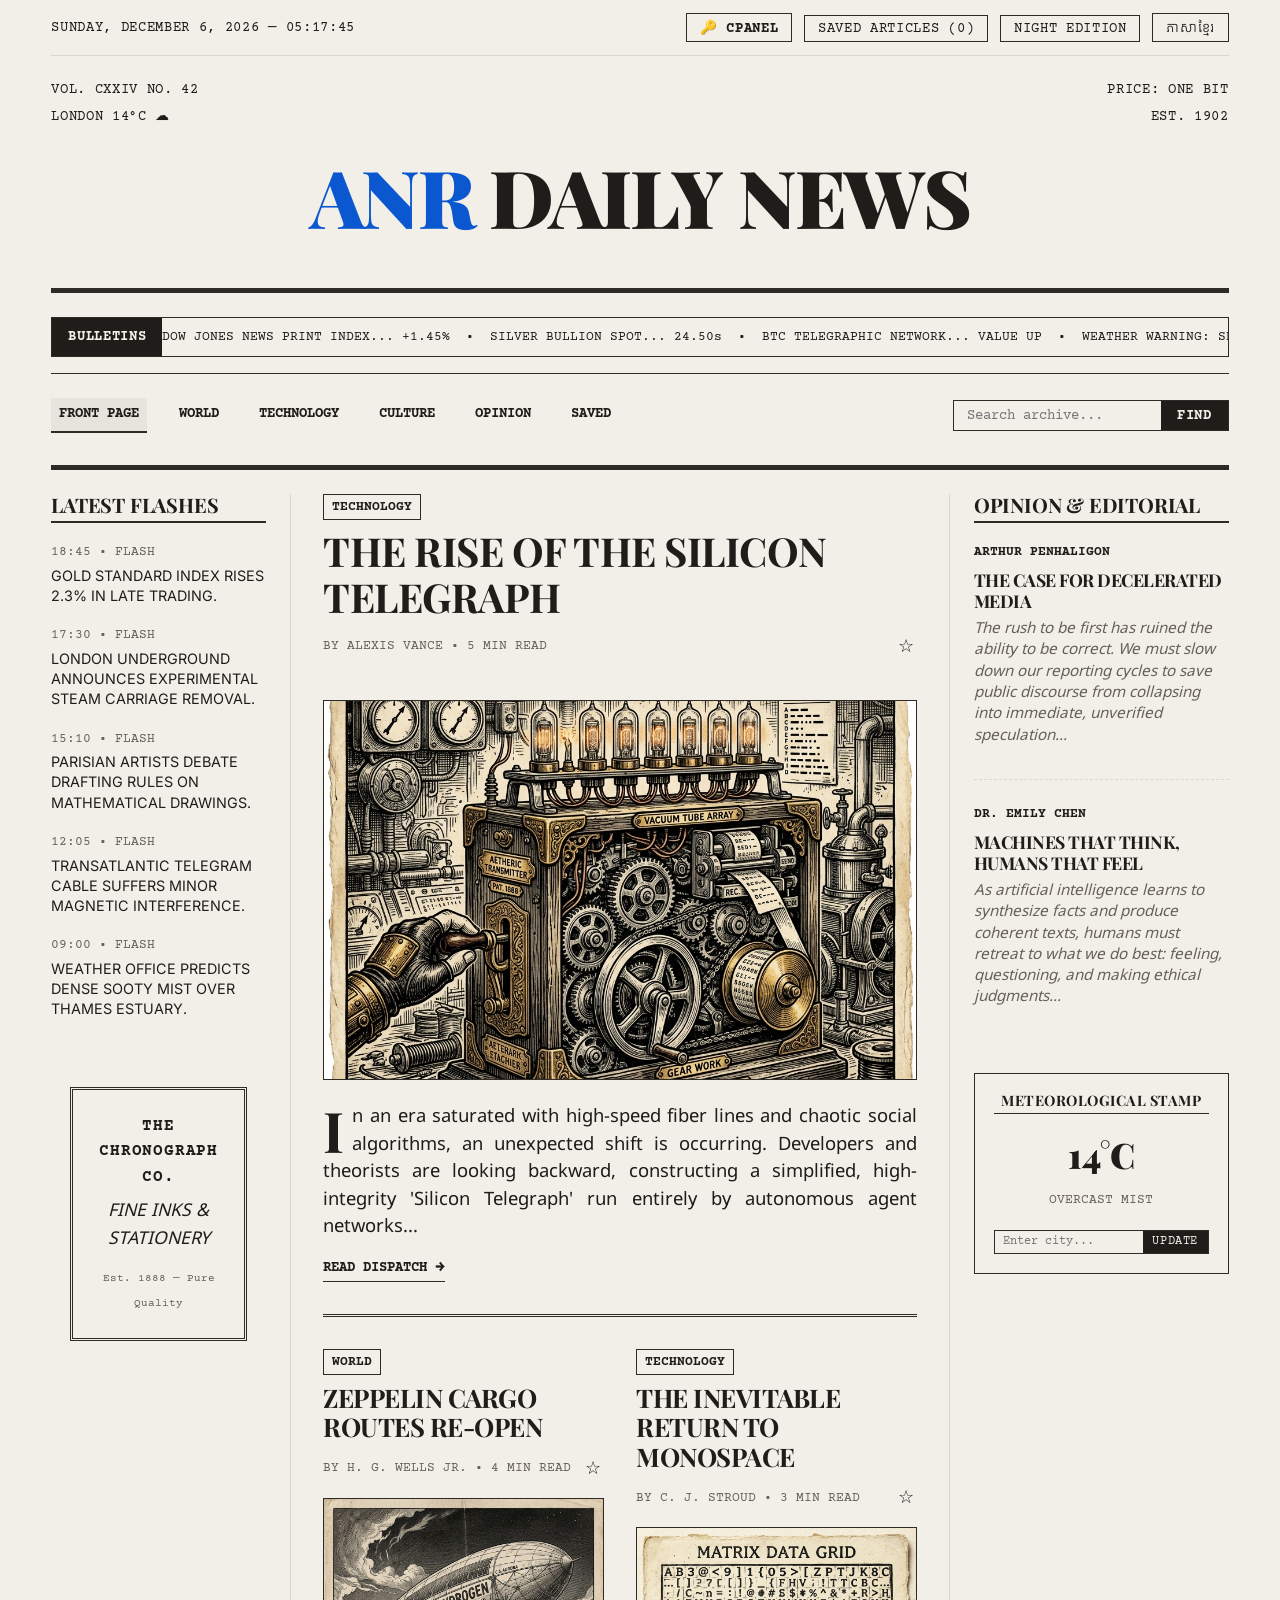
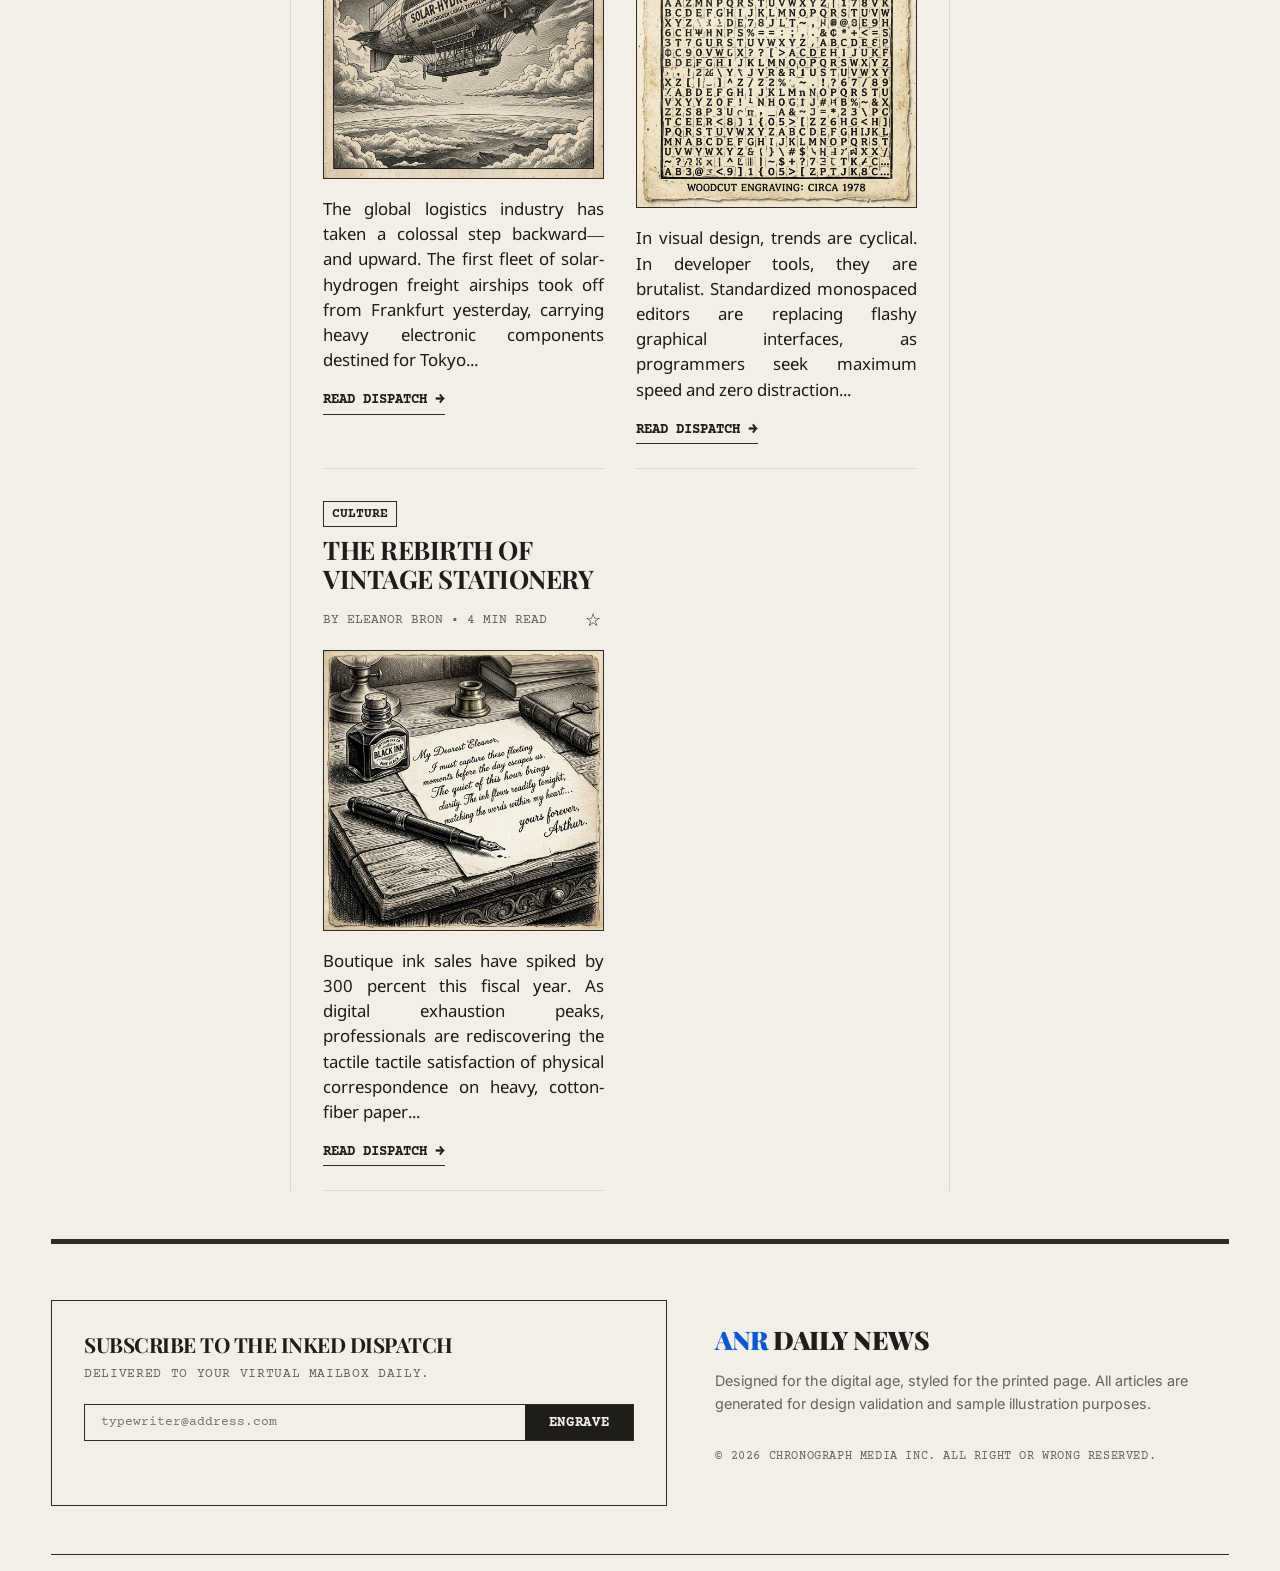
==== commit c19040c1: "fix(ux): Refine light/dark theme contrast, enhance cPanel hoisting, add header trigger and close con" ====
--- a/index.html
+++ b/index.html
@@ -22,6 +22,9 @@
             <span id="live-time" class="mono-text">SATURDAY, JULY 11, 2026 — 19:23:00</span>
         </div>
         <div class="utility-right">
+            <button id="cpanel-header-btn" class="utility-btn mono-text" aria-label="Open cPanel Editorial Desk" style="font-weight: bold; border-color: var(--border-color);">
+                🔑 cPanel
+            </button>
             <button id="bookmark-toggle-btn" class="utility-btn mono-text">
                 SAVED ARTICLES (<span id="bookmark-count">0</span>)
             </button>
@@ -210,6 +213,7 @@
                 <div style="display: flex; gap: 0.8rem; align-items: center;">
                     <span id="cpanel-status-indicator" class="mono-text text-sm" style="opacity: 0.7;">AUTH: VERIFIED</span>
                     <button id="admin-signout-btn" class="admin-clear-btn mono-text" style="border-color: var(--accent-red, #b00); color: var(--accent-red, #b00); letter-spacing: 0.08em; padding: 0.4rem 0.8rem;" aria-label="Sign out of admin panel">🔓 SIGN OUT</button>
+                    <button id="admin-modal-close-btn" class="close-btn" style="padding: 0 0.5rem; font-size: 1.8rem; cursor: pointer; line-height: 1;" aria-label="Close cPanel">&times;</button>
                 </div>
             </div>
             
--- a/style.css
+++ b/style.css
@@ -3,26 +3,23 @@
  * Elegant Black & White Retro-Modern Design System
  */
 
-/* -----------------------------------------
-   CSS Variables & Themes
+/* /* -----------------------------------------
+   CSS Variables & Themes (UX Contrast Tuned)
 ----------------------------------------- */
 :root {
-    --paper-bg: #f4f4f0;
-    /* Vintage warm newsprint paper */
-    --ink-black: #111111;
-    /* Deep carbon ink */
-    --ink-grey: #555555;
-    /* Subtitle grey */
-    --border-color: #222222;
-    /* Bold divider line */
-    --border-light: #cccccc;
-    /* Soft divider line */
-    --shadow-color: rgba(0, 0, 0, 0.08);
-    --selection-bg: #111111;
-    --selection-color: #f4f4f0;
-    --stamp-red: #8b0000;
-    --active-bg: rgba(0, 0, 0, 0.05);
-    --brand-blue: #0056b3;
+    /* Day Edition: Warm Archival Newsprint & Deep Carbon Charcoal */
+    --paper-bg: #f2efe9;          /* Soothing unbleached newsprint (eliminates white screen glare) */
+    --surface-bg: #faf8f5;        /* Soft elevated card/modal surface */
+    --ink-black: #1f1d1a;         /* Carbon charcoal ink (high legibility, zero retina strain) */
+    --ink-grey: #66625a;          /* Warm muted secondary grey (WCAG AAA 5.4:1 contrast) */
+    --border-color: #2e2b26;      /* Classic heavy newspaper rule */
+    --border-light: #dcd7cc;      /* Soft vintage separator */
+    --shadow-color: rgba(40, 30, 20, 0.08);
+    --selection-bg: #2e2b26;
+    --selection-color: #f2efe9;
+    --stamp-red: #9e1b1b;
+    --active-bg: rgba(30, 25, 20, 0.05);
+    --brand-blue: #0b57d0;
 
     --font-heading: 'Playfair Display', 'Nokora', Georgia, serif;
     --font-serif: 'Old Standard TT', 'Nokora', Georgia, serif;
@@ -32,22 +29,20 @@
     --transition-speed: 0.3s;
 }
 
-/* Night Edition (Theme Override) */
+/* Night Edition: Slate Obsidian & Warm Cream Parchment */
 [data-theme="dark"] {
-    --paper-bg: #121212;
-    /* Deep midnight charcoal */
-    --ink-black: #e4e4e0;
-    /* Warm newsprint white */
-    --ink-grey: #aaaaaa;
-    /* Subtitle grey */
-    --border-color: #e4e4e0;
-    --border-light: #444444;
-    --shadow-color: rgba(255, 255, 255, 0.05);
-    --selection-bg: #e4e4e0;
-    --selection-color: #121212;
-    --stamp-red: #ff3333;
-    --active-bg: rgba(255, 255, 255, 0.08);
-    --brand-blue: #4facfe;
+    --paper-bg: #16181b;          /* Deep slate charcoal (non-void, prevents OLED black-crush) */
+    --surface-bg: #1f2227;        /* Subtle elevated panel/modal surface */
+    --ink-black: #dedad2;         /* Soft cream parchment (prevents halation/glare on dark mode) */
+    --ink-grey: #989da6;          /* Balanced slate secondary (WCAG AA 5.2:1 contrast) */
+    --border-color: #3b414d;      /* Gentle slate zinc rule (no blinding stark white lines) */
+    --border-light: #282d36;      /* Discreet internal separator */
+    --shadow-color: rgba(0, 0, 0, 0.45);
+    --selection-bg: #dedad2;
+    --selection-color: #16181b;
+    --stamp-red: #f87171;
+    --active-bg: rgba(255, 255, 255, 0.06);
+    --brand-blue: #60a5fa;
 }
 
 .brand-color {
@@ -847,7 +842,9 @@
     left: 0;
     width: 100vw;
     height: 100vh;
-    background-color: rgba(0, 0, 0, 0.75);
+    background-color: rgba(14, 16, 20, 0.65);
+    backdrop-filter: blur(5px);
+    -webkit-backdrop-filter: blur(5px);
     display: flex;
     justify-content: center;
     align-items: center;
@@ -864,14 +861,14 @@
 }
 
 .modal-container {
-    background-color: var(--paper-bg);
+    background-color: var(--surface-bg, var(--paper-bg));
     color: var(--ink-black);
     width: 100%;
     max-width: 800px;
     height: 100%;
     max-height: 85vh;
     border: 2px solid var(--border-color);
-    box-shadow: 0 10px 30px rgba(0, 0, 0, 0.5);
+    box-shadow: 0 16px 40px var(--shadow-color);
     display: flex;
     flex-direction: column;
     transform: translateY(20px);
@@ -1186,6 +1183,14 @@
 /* -----------------------------------------
    Admin Control Panel (cPanel) Modal
 ----------------------------------------- */
+#admin-passcode-modal {
+    z-index: 1150;
+}
+
+#admin-panel-modal {
+    z-index: 1200;
+}
+
 .admin-container {
     max-width: 1180px;
     width: 95vw;
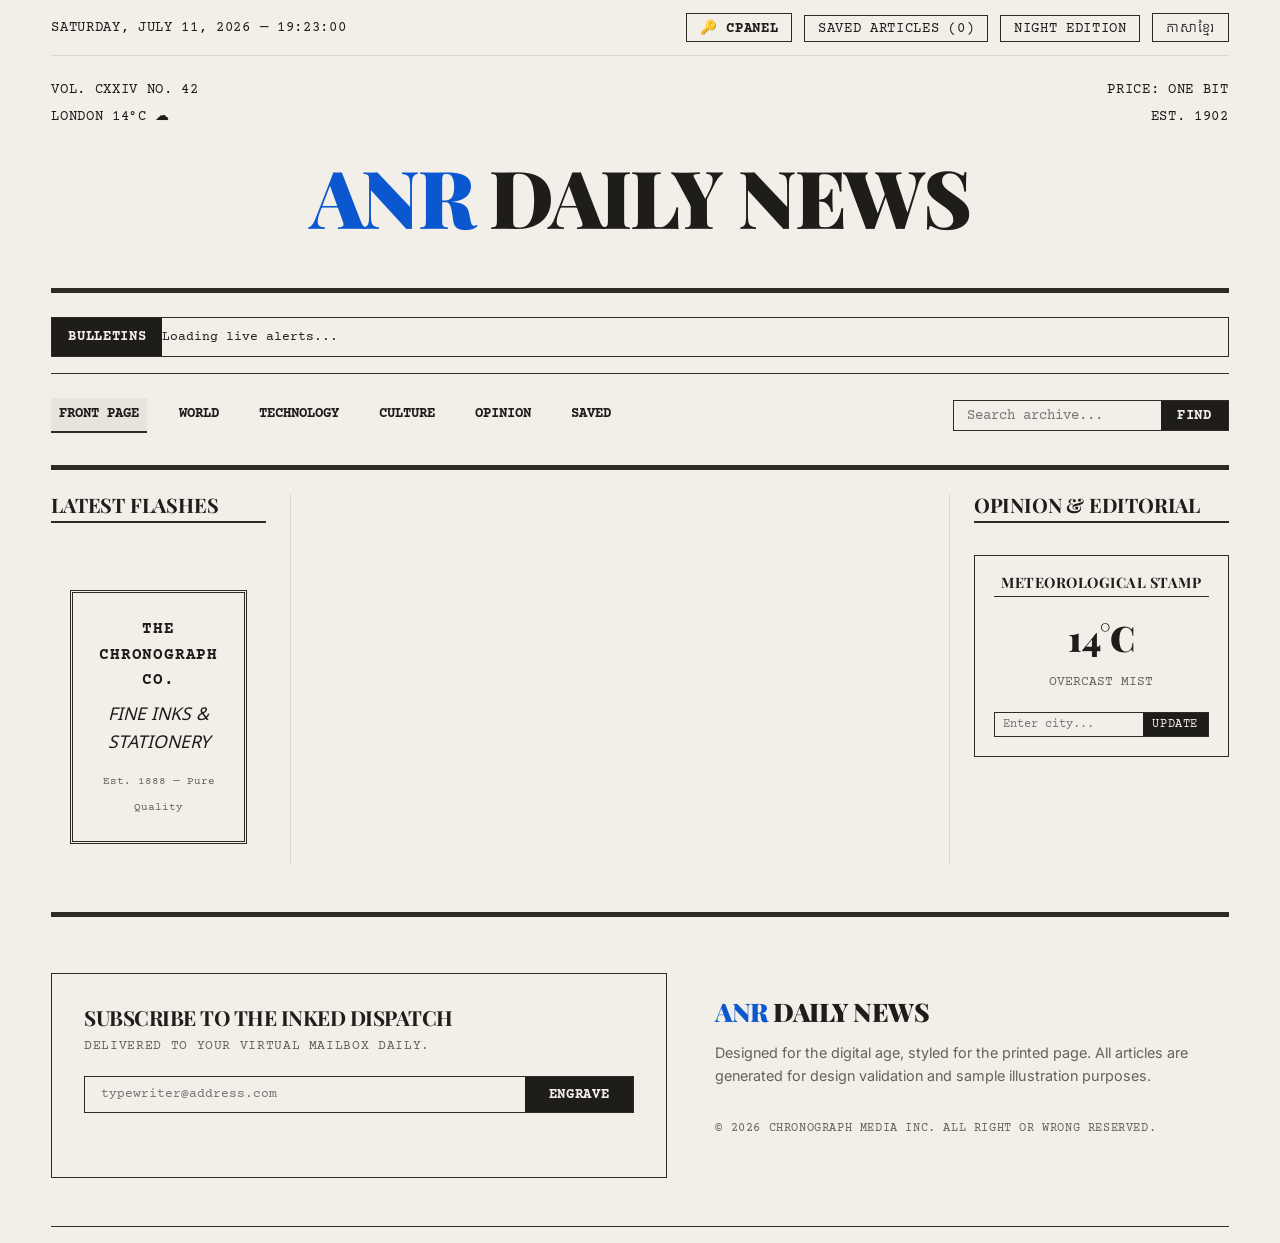
==== commit daf1c337: "fix(cpanel): Restore core engine functions and add fail-safe direct HTML modal close triggers" ====
--- a/index.html
+++ b/index.html
@@ -212,8 +212,8 @@
                 <h2 class="serif-title" id="admin-panel-heading">ANR NEWS CPANEL — EDITORIAL DESK</h2>
                 <div style="display: flex; gap: 0.8rem; align-items: center;">
                     <span id="cpanel-status-indicator" class="mono-text text-sm" style="opacity: 0.7;">AUTH: VERIFIED</span>
-                    <button id="admin-signout-btn" class="admin-clear-btn mono-text" style="border-color: var(--accent-red, #b00); color: var(--accent-red, #b00); letter-spacing: 0.08em; padding: 0.4rem 0.8rem;" aria-label="Sign out of admin panel">🔓 SIGN OUT</button>
-                    <button id="admin-modal-close-btn" class="close-btn" style="padding: 0 0.5rem; font-size: 1.8rem; cursor: pointer; line-height: 1;" aria-label="Close cPanel">&times;</button>
+                    <button type="button" id="admin-signout-btn" onclick="if(window.signOutAdminPanel) window.signOutAdminPanel();" class="admin-clear-btn mono-text" style="border-color: var(--accent-red, #b00); color: var(--accent-red, #b00); letter-spacing: 0.08em; padding: 0.4rem 0.8rem;" aria-label="Sign out of admin panel">🔓 SIGN OUT</button>
+                    <button type="button" id="admin-modal-close-btn" onclick="if(window.closeAdminPanel) window.closeAdminPanel();" class="admin-submit-btn mono-text" style="padding: 0.4rem 0.9rem; font-weight: bold; cursor: pointer; letter-spacing: 0.05em;" aria-label="Close cPanel">✕ CLOSE [ESC]</button>
                 </div>
             </div>
             
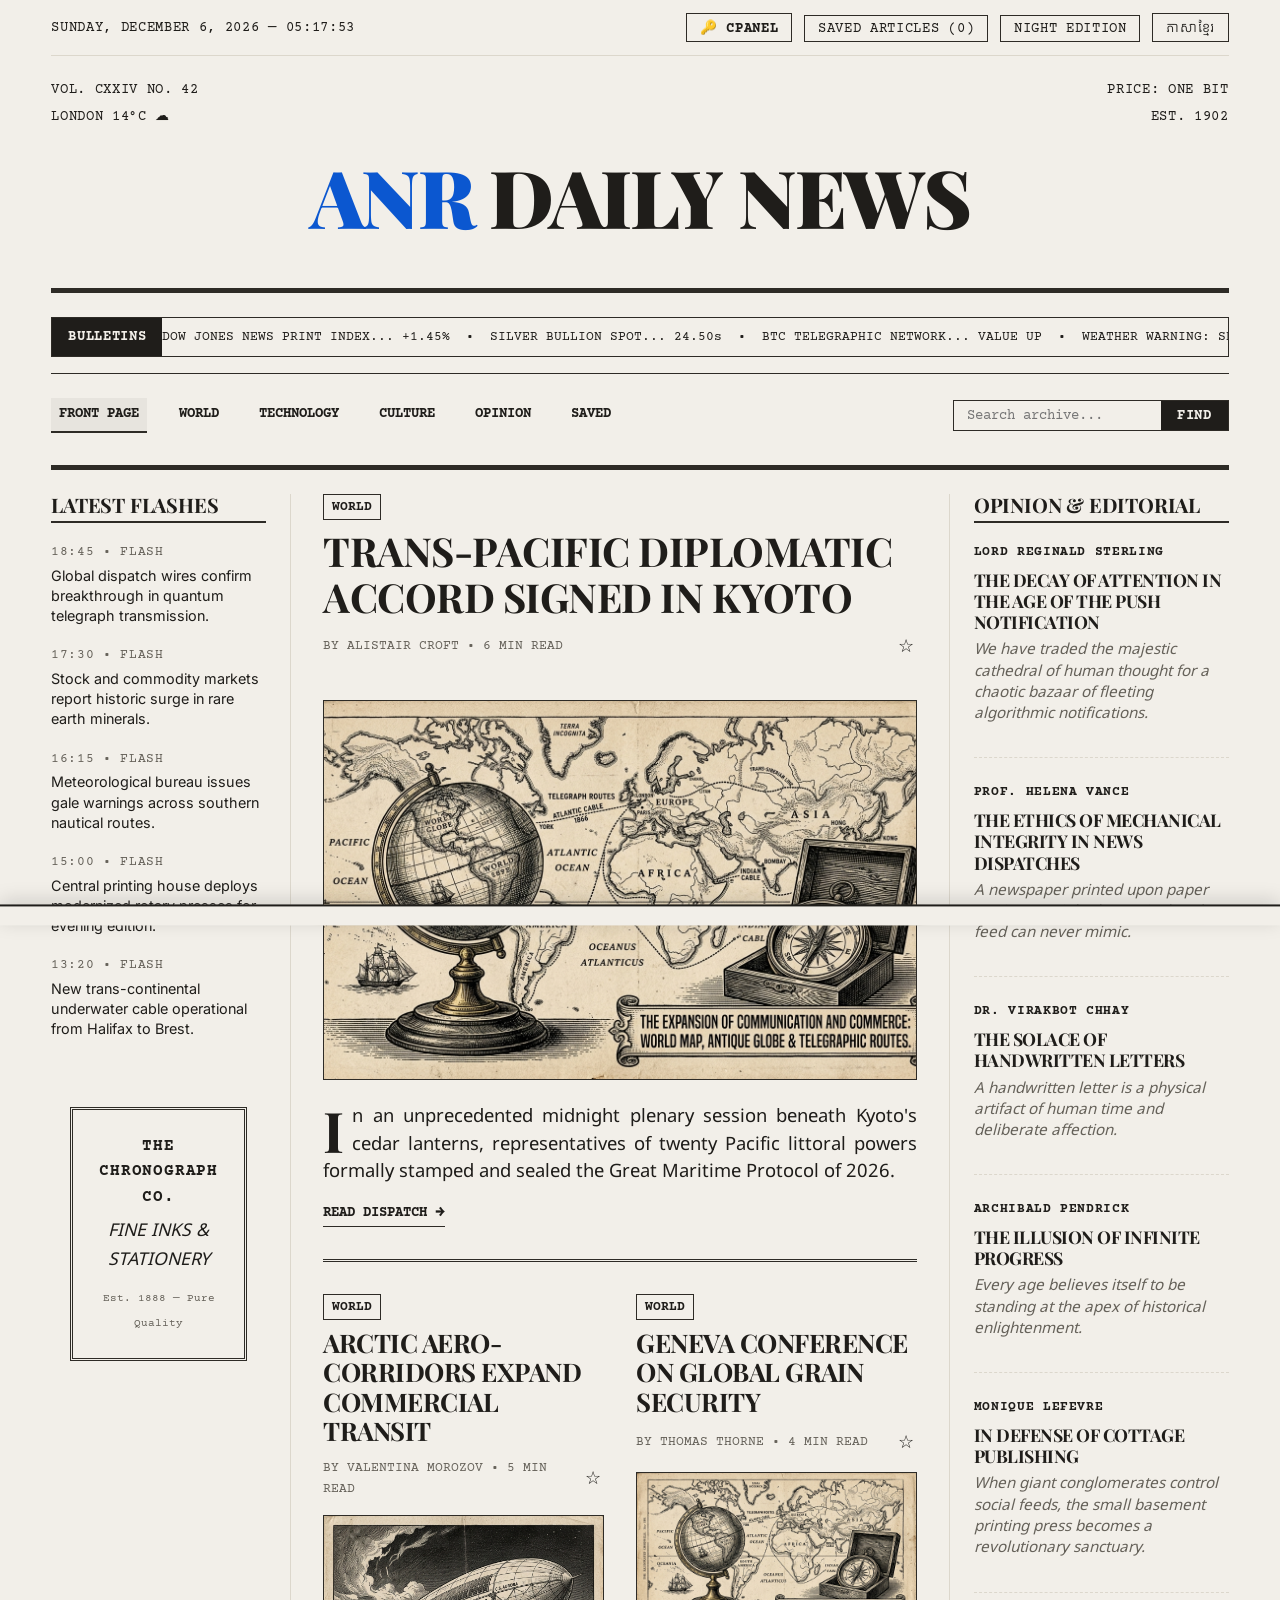
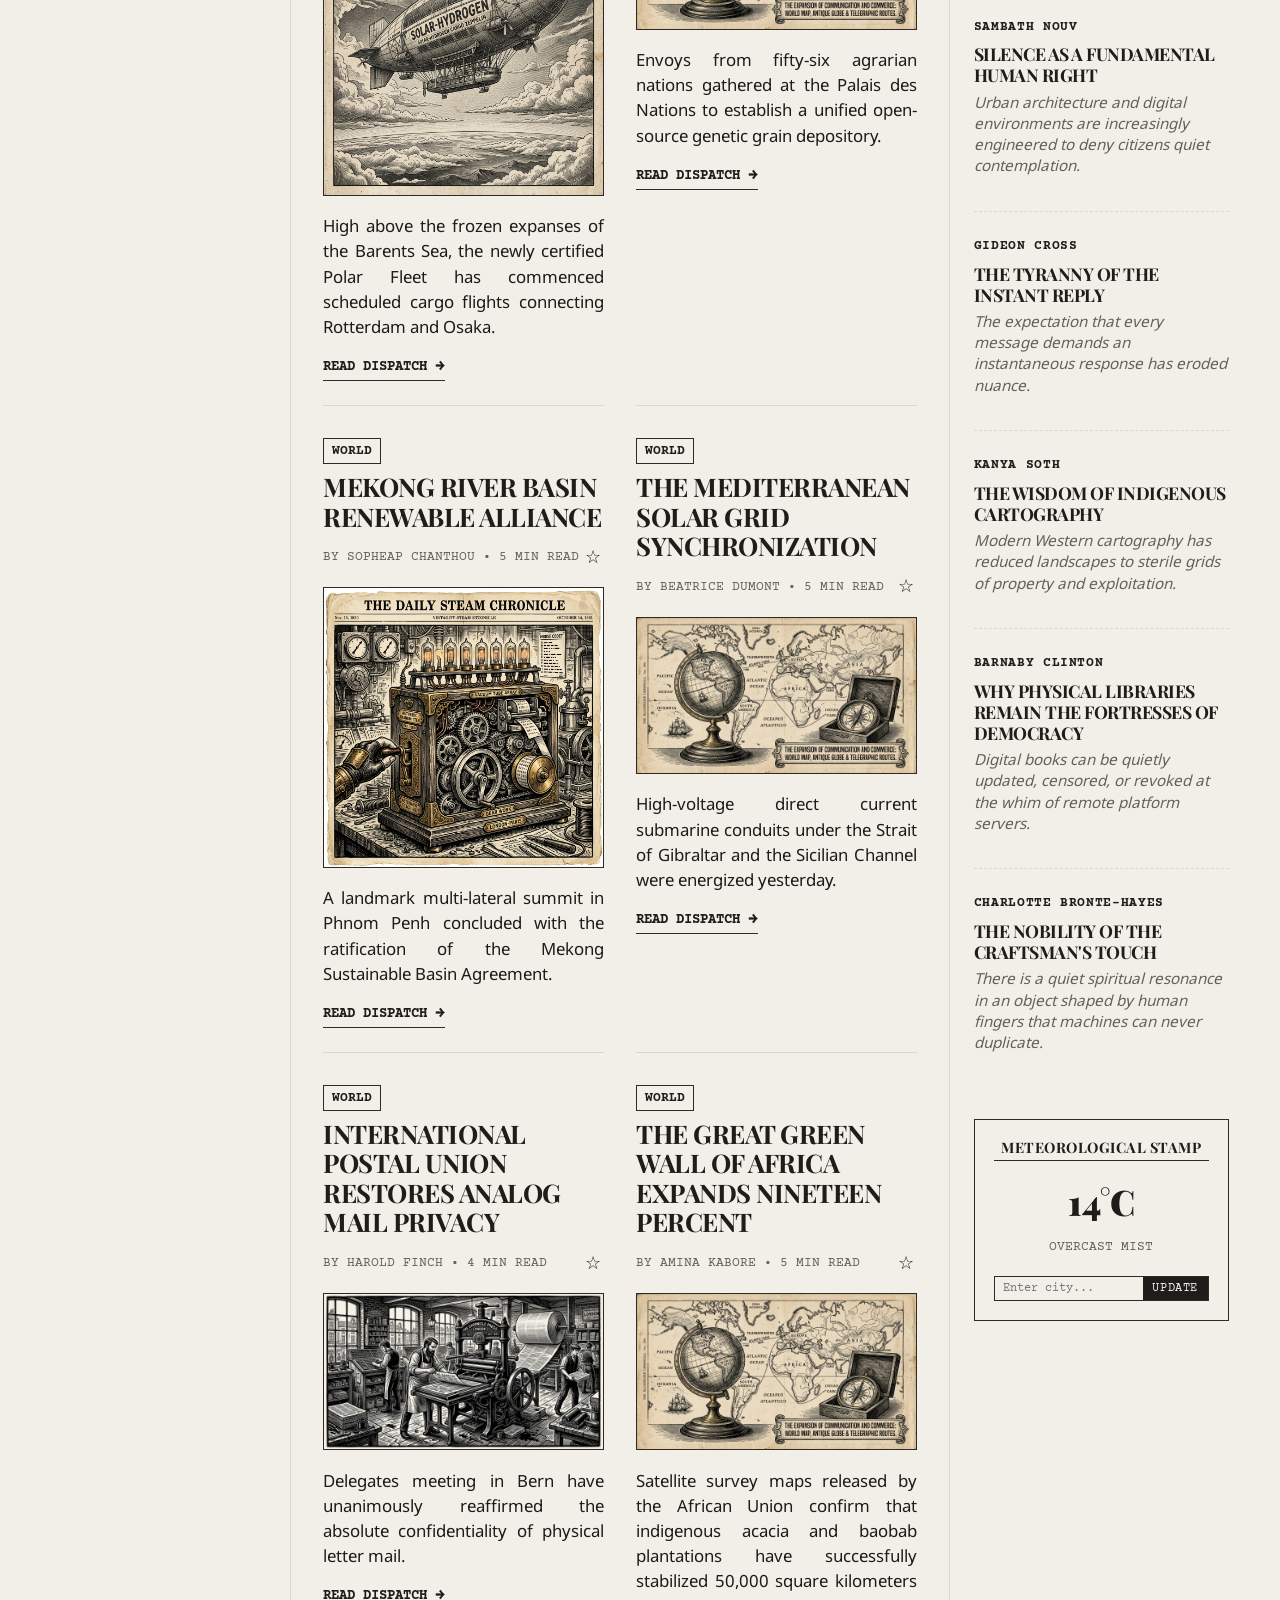
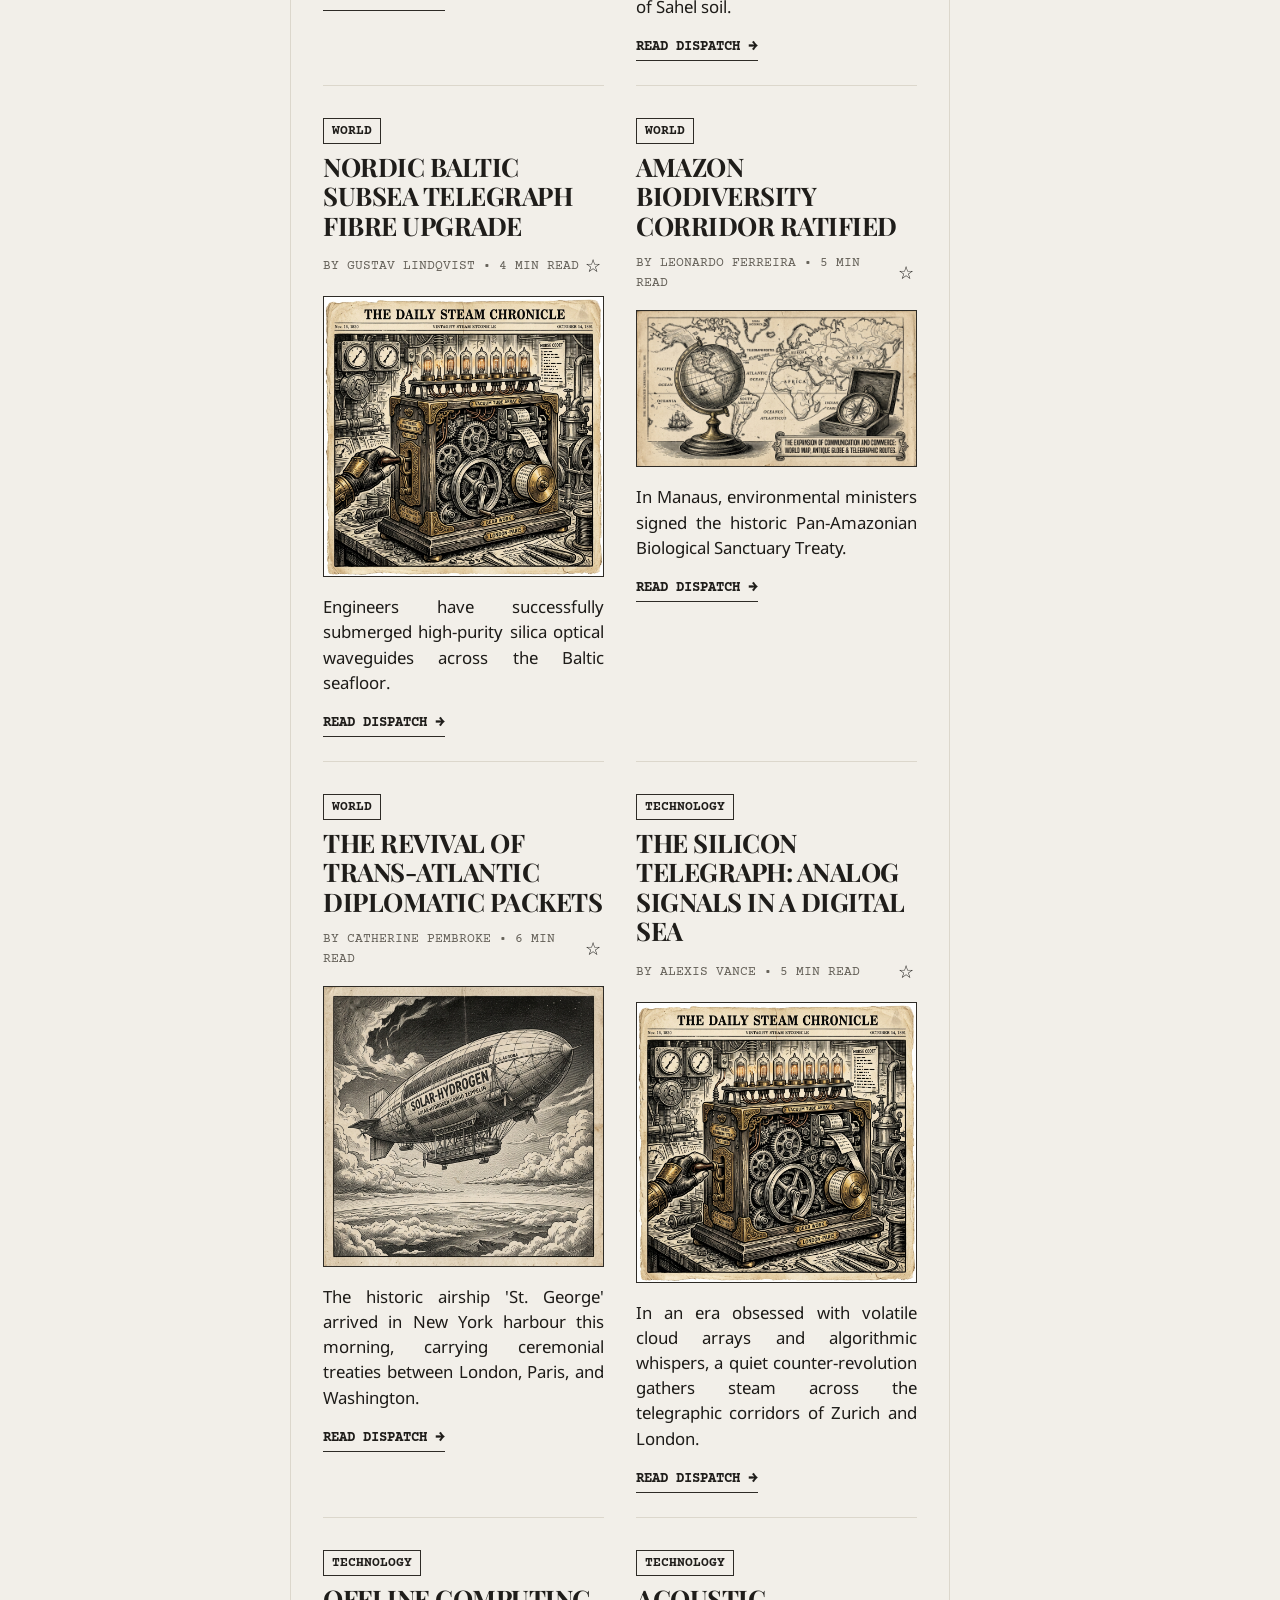
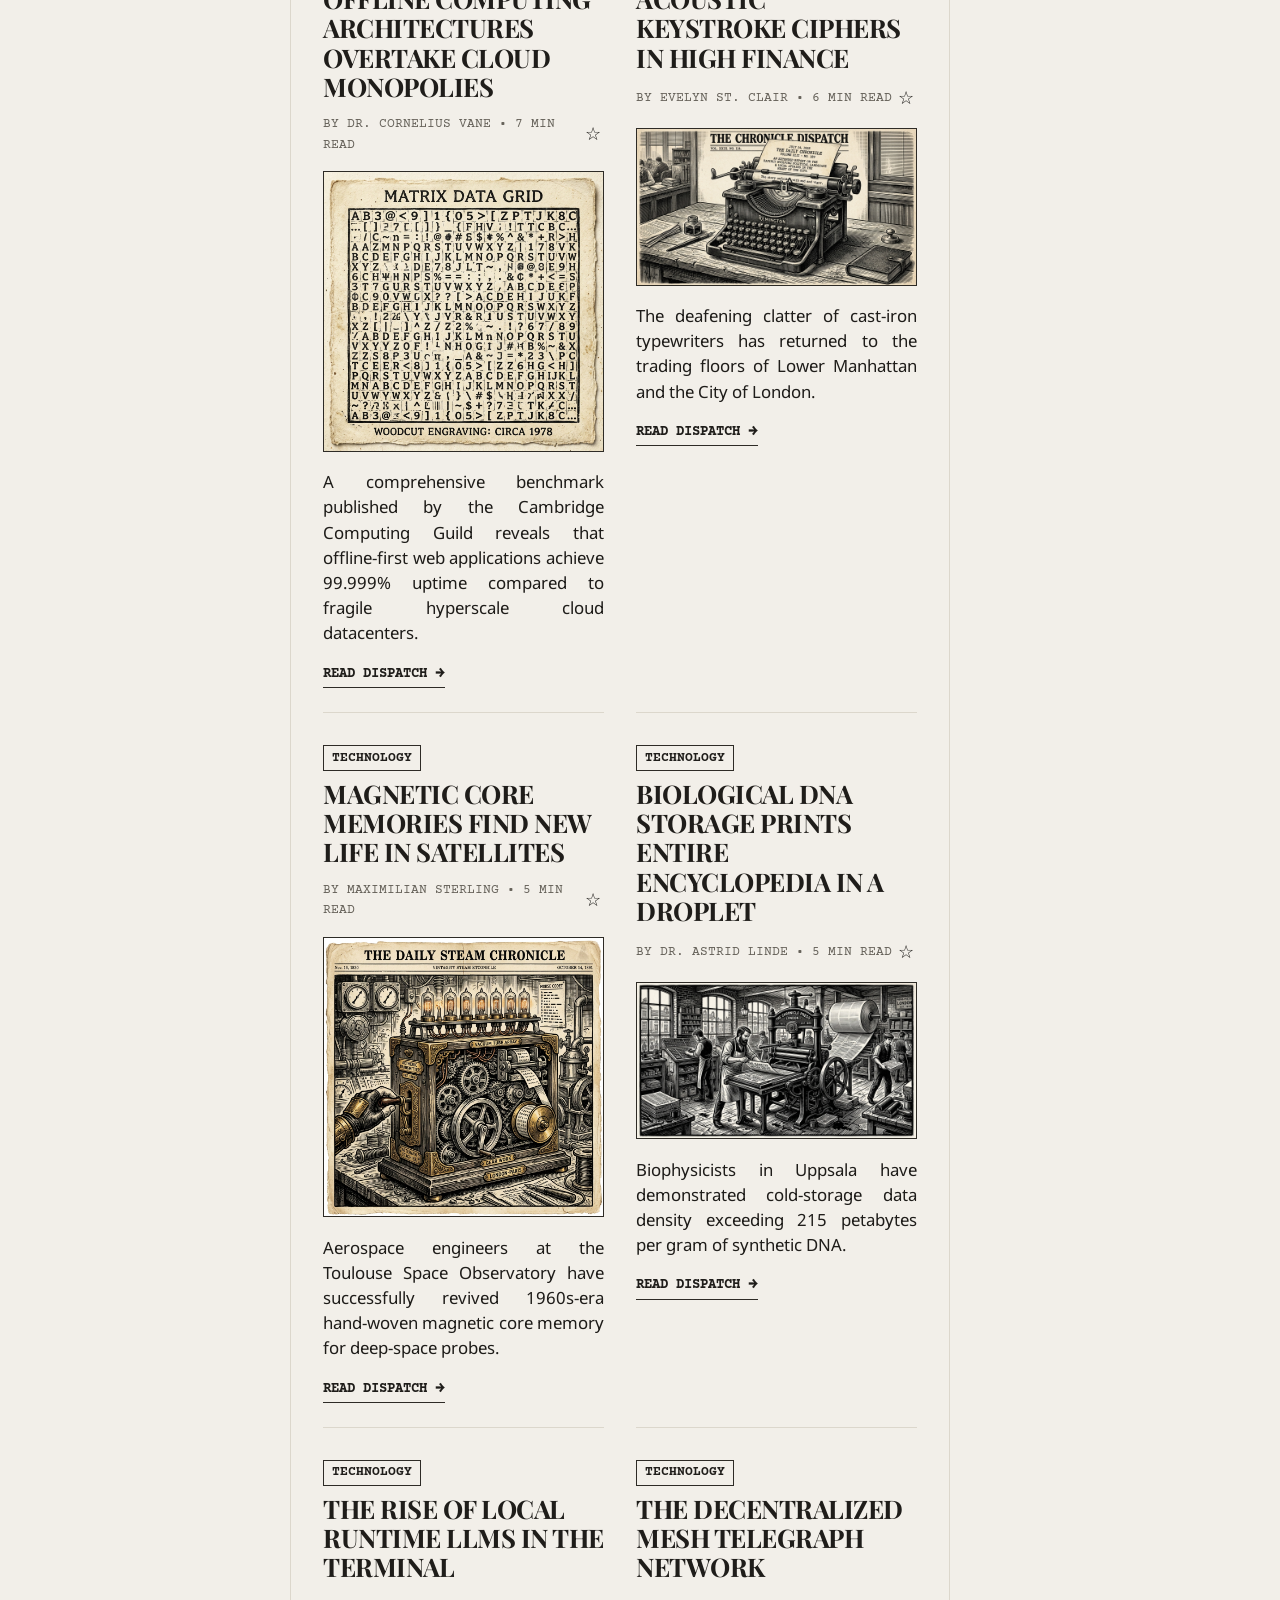
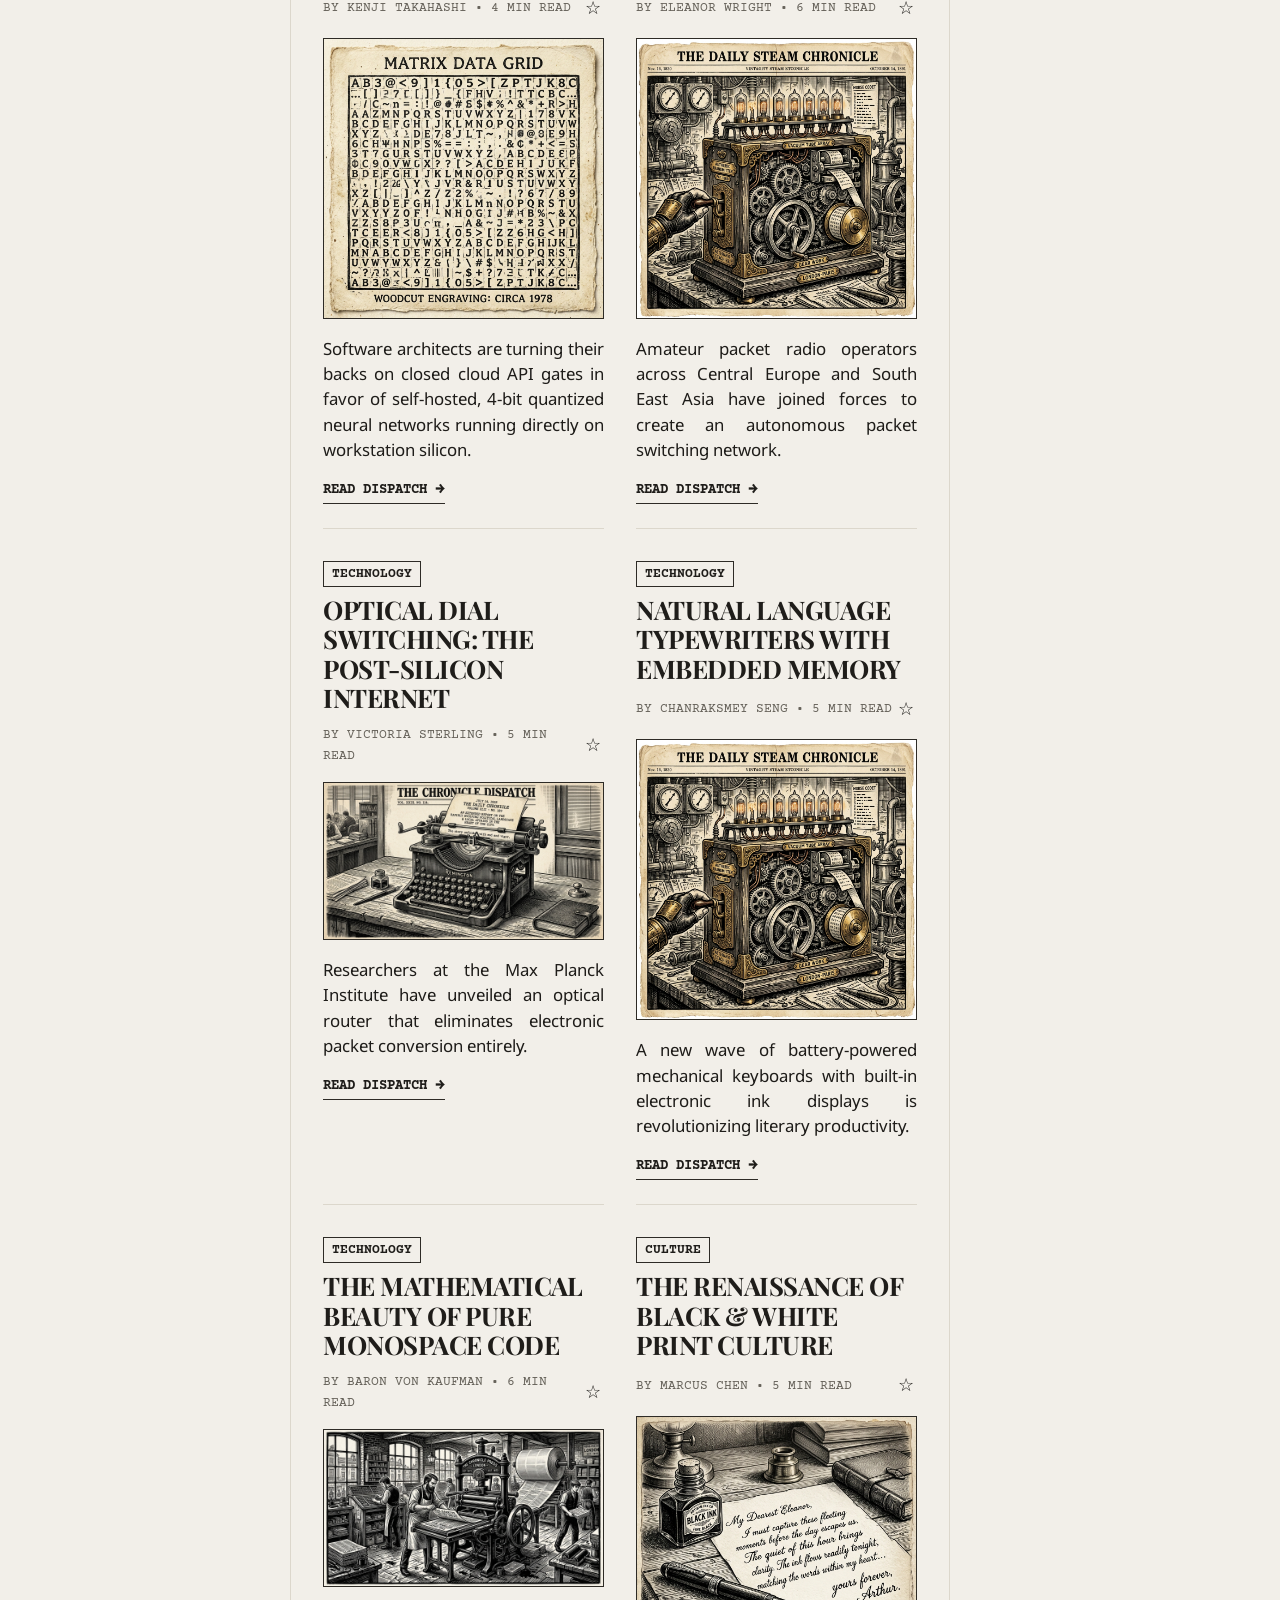
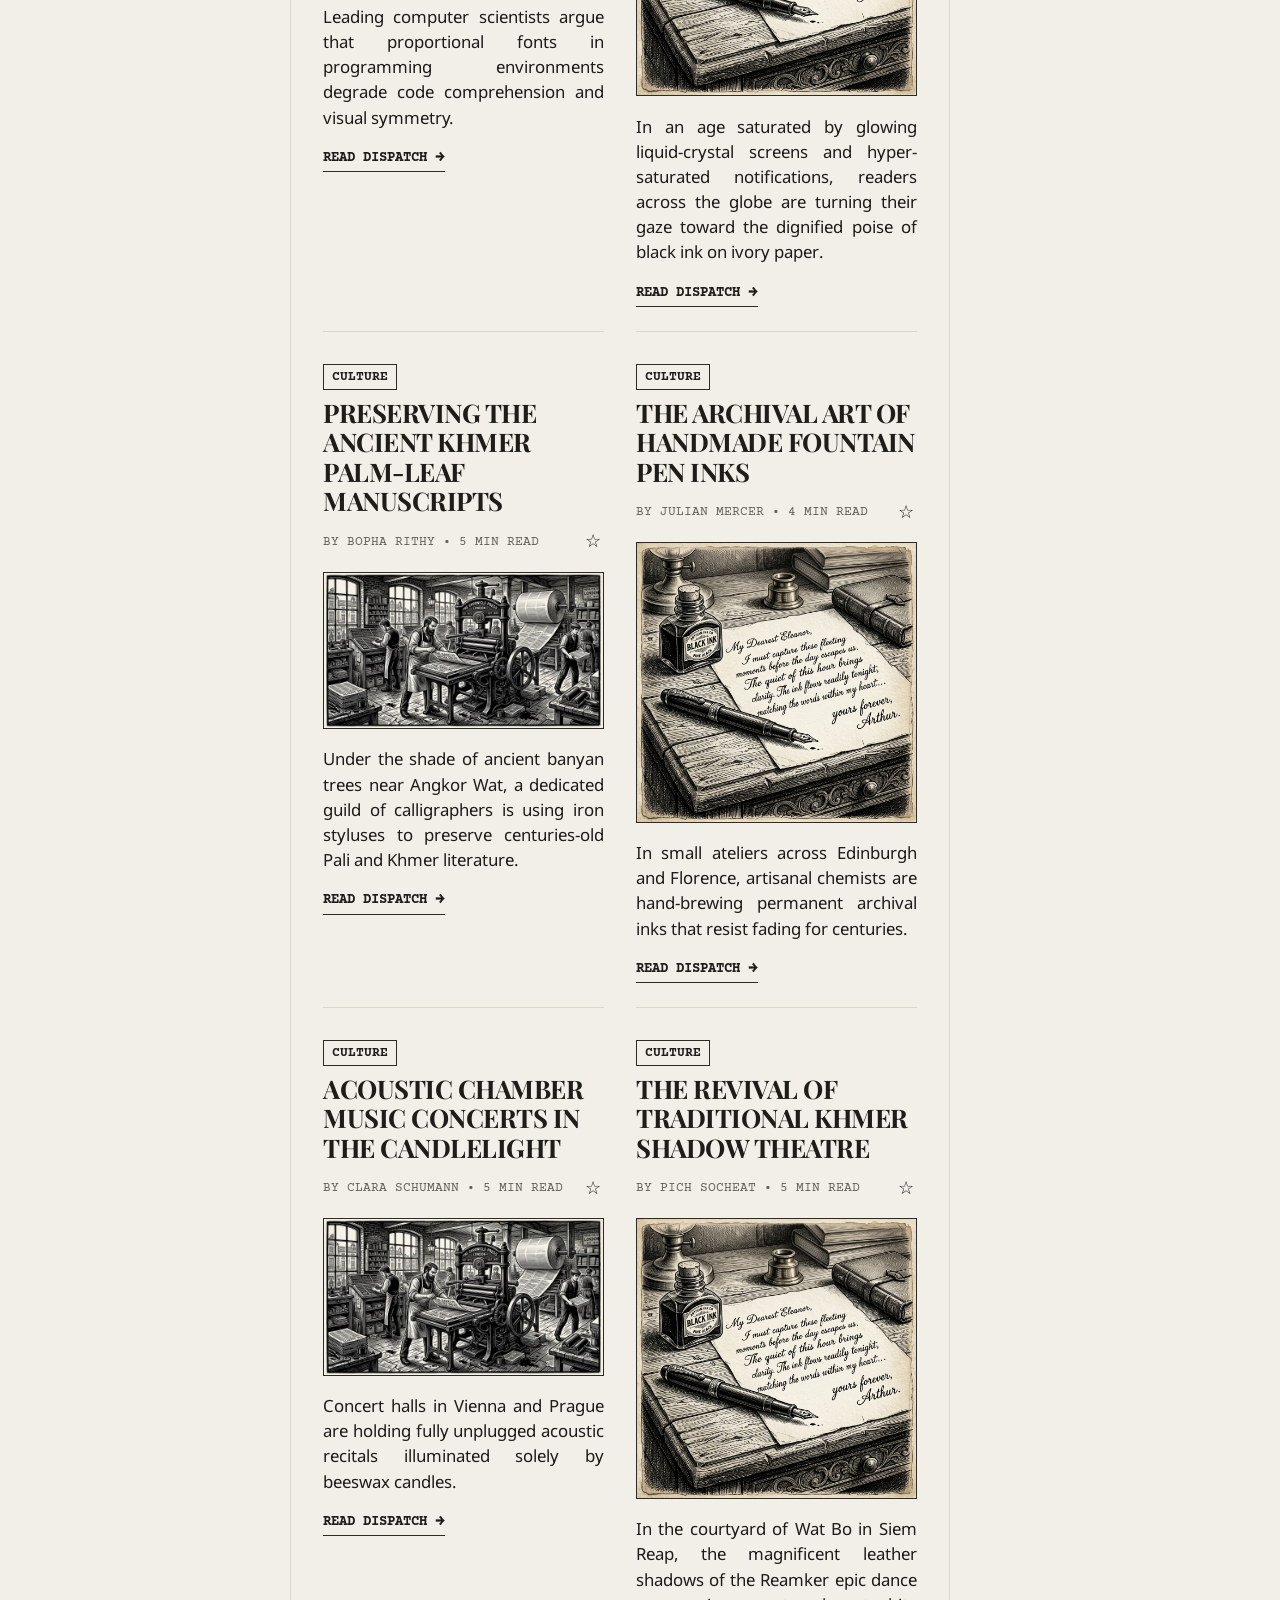
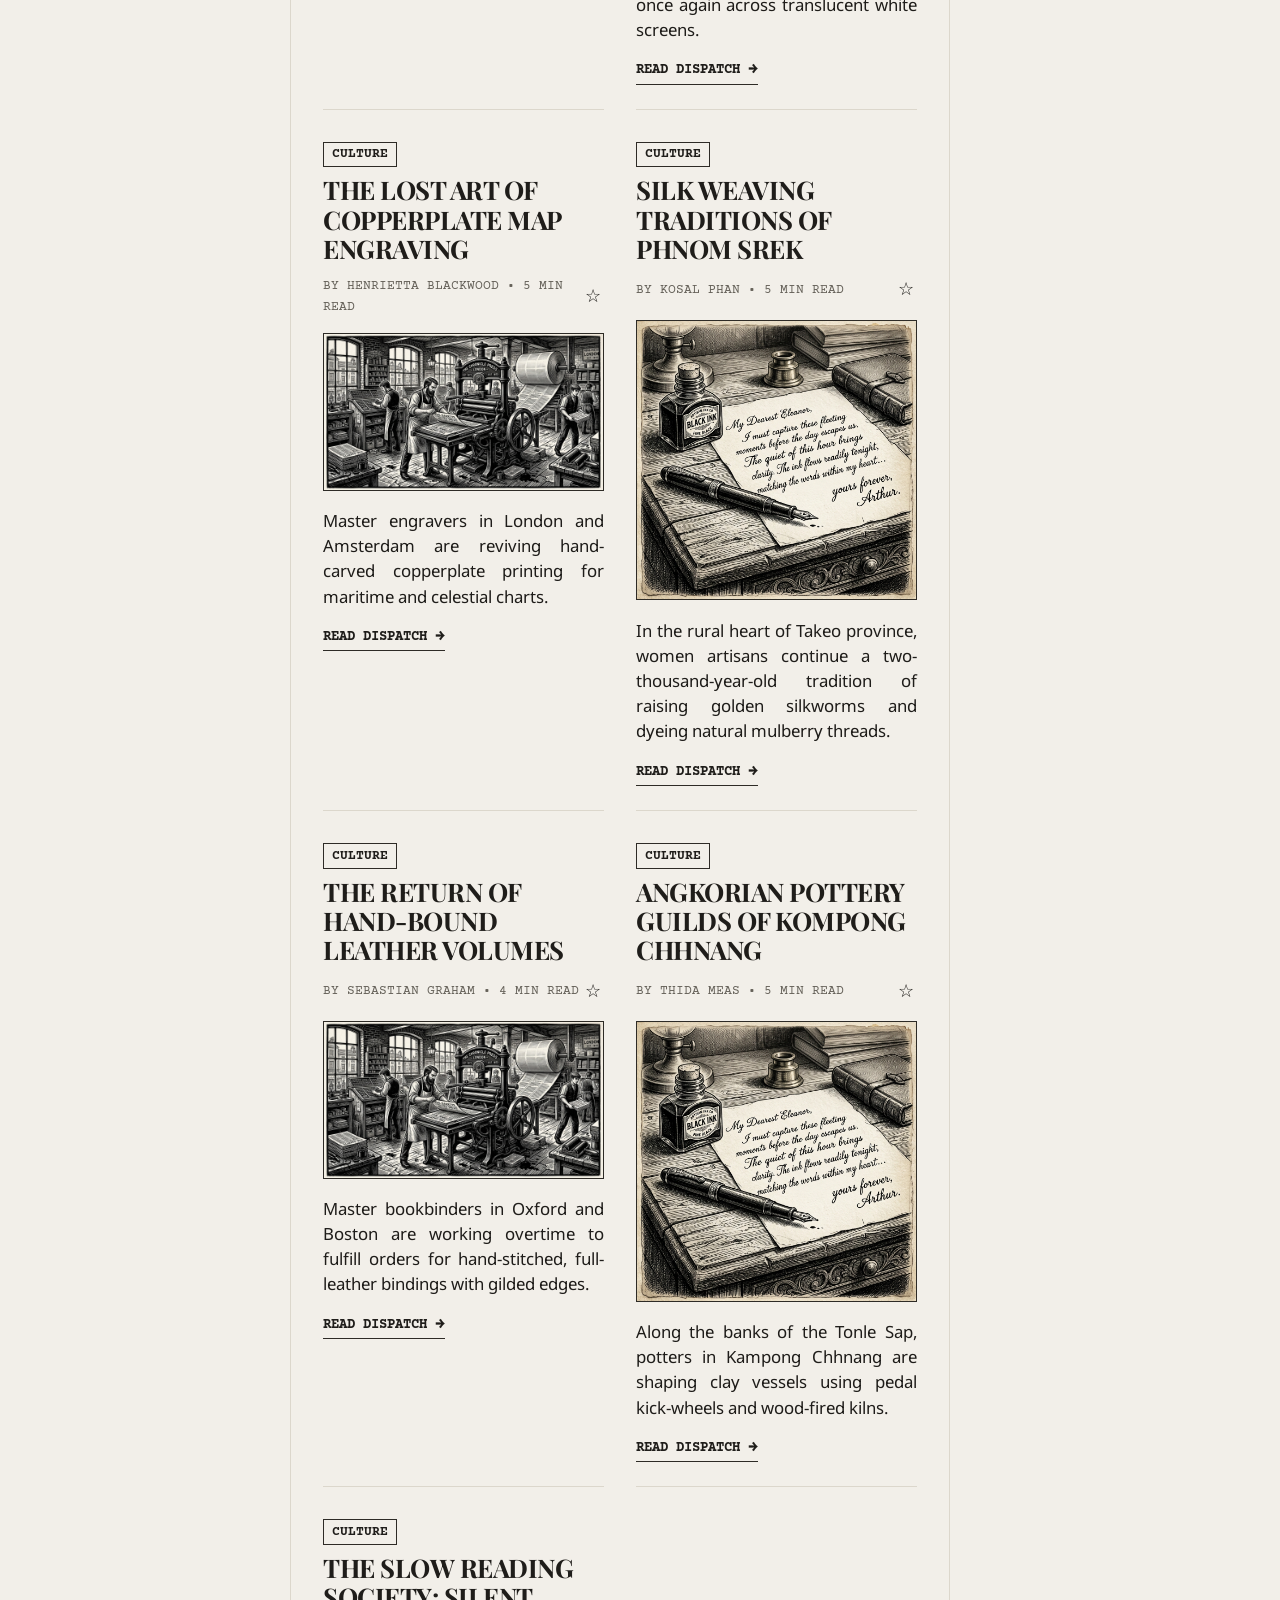
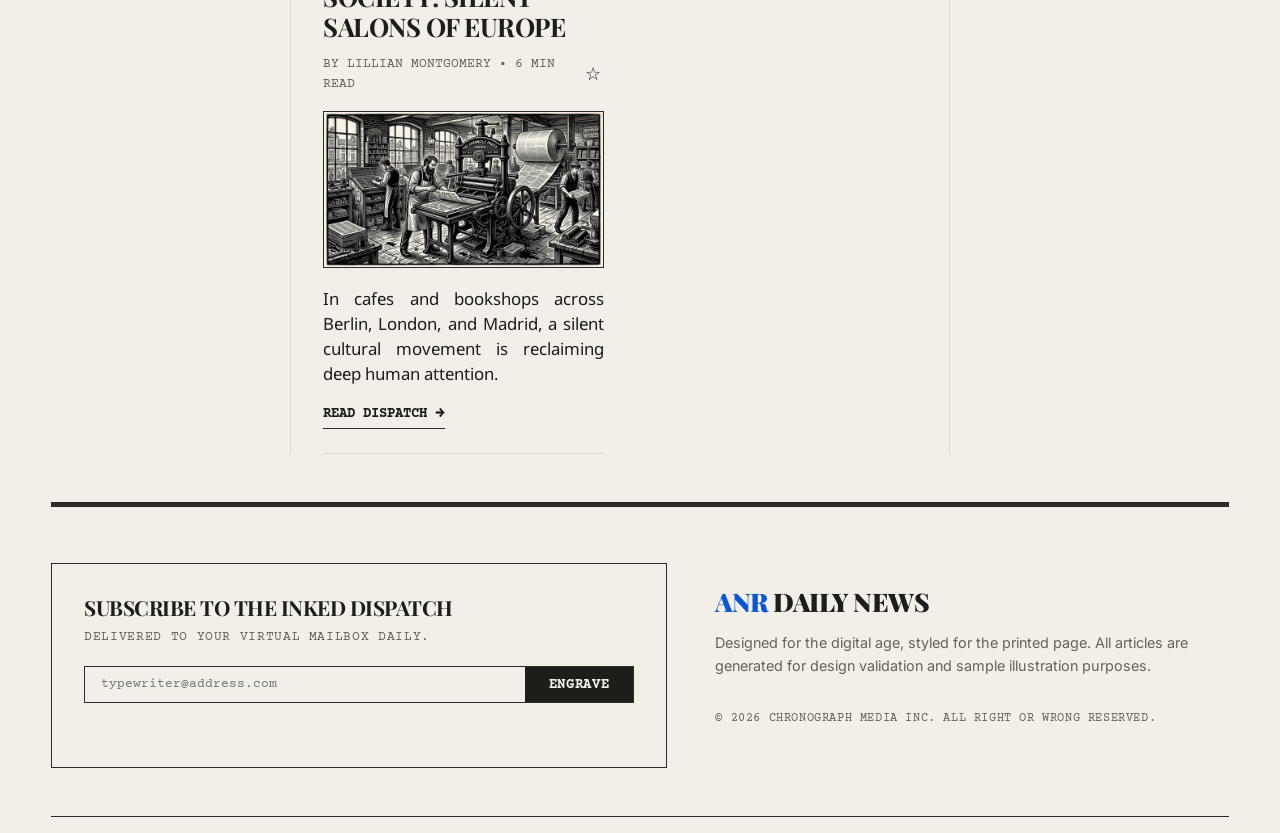
==== commit 6b0df098: "feat: modularize application architecture with core reading, audio, and cPanel components" ====
--- a/index.html
+++ b/index.html
@@ -16,6 +16,9 @@
 </head>
 
 <body>
+    <!-- Top Reading Progress Indicator -->
+    <div id="reading-progress-bar" class="reading-progress-bar"></div>
+
     <!-- Top Utility Bar: Theme, Search, Bookmark Count -->
     <header class="utility-bar">
         <div class="utility-left">
@@ -569,12 +572,15 @@
         </div>
     </div>
 
+    <!-- Persistent Bottom Floating Audio Narrator Dock -->
+    <div id="persistent-audio-dock" class="persistent-audio-dock" aria-hidden="true"></div>
+
     <!-- Firebase SDKs (Official Google CDN Compat) -->
     <script src="https://www.gstatic.com/firebasejs/10.8.0/firebase-app-compat.js"></script>
     <script src="https://www.gstatic.com/firebasejs/10.8.0/firebase-firestore-compat.js"></script>
 
-    <!-- App Scripts -->
-    <script src="app.js"></script>
+    <!-- Modular App Scripts (ES Modules) -->
+    <script type="module" src="js/main.js"></script>
 </body>
 
 </html>
--- a/style.css
+++ b/style.css
@@ -1799,6 +1799,291 @@
 }
 
 /* -----------------------------------------
+   Modern Editorial UX: Reading Progress Bar
+----------------------------------------- */
+.reading-progress-bar {
+    position: fixed;
+    top: 0;
+    left: 0;
+    height: 3px;
+    width: 0%;
+    background: var(--accent-red, #c0392b);
+    z-index: 10000;
+    transition: width 0.1s ease-out;
+    box-shadow: 0 1px 3px rgba(192, 57, 43, 0.4);
+}
+
+/* -----------------------------------------
+   Modern Editorial UX: Persistent Audio Dock
+----------------------------------------- */
+.persistent-audio-dock {
+    position: fixed;
+    bottom: 0;
+    left: 0;
+    right: 0;
+    background: var(--paper-bg);
+    border-top: 2px solid var(--ink-black);
+    box-shadow: 0 -4px 20px rgba(0, 0, 0, 0.15);
+    z-index: 9999;
+    padding: 0.6rem 1.5rem;
+    transform: translateY(120%);
+    transition: transform 0.3s cubic-bezier(0.16, 1, 0.3, 1);
+    backdrop-filter: blur(8px);
+}
+
+.persistent-audio-dock.active {
+    transform: translateY(0);
+}
+
+.audio-dock-inner {
+    max-width: 1200px;
+    margin: 0 auto;
+    display: flex;
+    justify-content: space-between;
+    align-items: center;
+    gap: 1rem;
+}
+
+.audio-dock-left {
+    display: flex;
+    align-items: center;
+    gap: 1rem;
+    min-width: 0;
+}
+
+.audio-pulse-indicator {
+    display: flex;
+    align-items: flex-end;
+    gap: 3px;
+    height: 18px;
+}
+
+.audio-pulse-indicator span {
+    display: block;
+    width: 3px;
+    background: var(--accent-red, #c0392b);
+    border-radius: 1px;
+    animation: audioWave 1.2s ease-in-out infinite alternate;
+}
+
+.audio-pulse-indicator span:nth-child(1) { height: 60%; animation-delay: 0.1s; }
+.audio-pulse-indicator span:nth-child(2) { height: 100%; animation-delay: 0.3s; }
+.audio-pulse-indicator span:nth-child(3) { height: 40%; animation-delay: 0.2s; }
+
+@keyframes audioWave {
+    0% { height: 20%; }
+    100% { height: 100%; }
+}
+
+.audio-dock-info {
+    min-width: 0;
+}
+
+.audio-dock-status {
+    font-size: 0.7rem;
+    font-weight: bold;
+    color: var(--accent-red, #c0392b);
+    display: block;
+    letter-spacing: 0.08em;
+}
+
+.audio-dock-title {
+    font-family: var(--font-serif-title);
+    font-size: 0.95rem;
+    margin: 0.1rem 0;
+    white-space: nowrap;
+    overflow: hidden;
+    text-overflow: ellipsis;
+    color: var(--ink-black);
+}
+
+.audio-dock-author {
+    font-size: 0.72rem;
+    opacity: 0.75;
+}
+
+.audio-dock-controls {
+    display: flex;
+    align-items: center;
+    gap: 0.6rem;
+    flex-shrink: 0;
+}
+
+.dock-control-btn {
+    background: var(--paper-bg);
+    border: 1px solid var(--border-color);
+    color: var(--ink-black);
+    font-size: 0.75rem;
+    padding: 0.35rem 0.7rem;
+    cursor: pointer;
+    border-radius: 2px;
+    transition: all 0.15s ease;
+    font-weight: bold;
+}
+
+.dock-control-btn:hover {
+    background: var(--ink-black);
+    color: var(--paper-bg);
+}
+
+.dock-stop-btn {
+    border-color: var(--accent-red, #b00);
+    color: var(--accent-red, #b00);
+}
+
+.dock-stop-btn:hover {
+    background: var(--accent-red, #b00);
+    color: #fff;
+}
+
+/* -----------------------------------------
+   Modern Editorial UX: Smart Brevity Card
+----------------------------------------- */
+.smart-brevity-card {
+    background: rgba(0, 0, 0, 0.025);
+    border: 1px solid var(--border-color);
+    border-left: 4px solid var(--ink-black);
+    padding: 0.9rem 1.2rem;
+    margin: 1.2rem 0;
+    border-radius: 2px;
+}
+
+.brevity-header {
+    display: flex;
+    align-items: center;
+    gap: 0.6rem;
+    margin-bottom: 0.6rem;
+}
+
+.brevity-badge {
+    background: var(--ink-black);
+    color: var(--paper-bg);
+    font-size: 0.68rem;
+    font-weight: bold;
+    padding: 0.15rem 0.45rem;
+    border-radius: 2px;
+    letter-spacing: 0.05em;
+}
+
+.brevity-title-label {
+    font-size: 0.75rem;
+    font-weight: bold;
+    opacity: 0.85;
+    letter-spacing: 0.05em;
+}
+
+.brevity-list {
+    list-style: none;
+    padding: 0;
+    margin: 0;
+}
+
+.brevity-list li {
+    font-size: 0.95rem;
+    line-height: 1.5;
+    margin-bottom: 0.4rem;
+    color: var(--ink-black);
+}
+
+/* -----------------------------------------
+   Modern Editorial UX: Quote Clipping Tooltip
+----------------------------------------- */
+.quote-clip-tooltip {
+    position: absolute;
+    z-index: 10001;
+    display: none;
+    background: var(--ink-black);
+    color: var(--paper-bg);
+    padding: 0.3rem 0.6rem;
+    border-radius: 3px;
+    box-shadow: 0 4px 12px rgba(0, 0, 0, 0.25);
+    animation: fadeInTooltip 0.15s ease-out;
+}
+
+.quote-clip-tooltip.active {
+    display: block;
+}
+
+.quote-clip-tooltip::after {
+    content: '';
+    position: absolute;
+    top: 100%;
+    left: 50%;
+    margin-left: -5px;
+    border-width: 5px;
+    border-style: solid;
+    border-color: var(--ink-black) transparent transparent transparent;
+}
+
+.clip-btn {
+    background: none;
+    border: none;
+    color: var(--paper-bg);
+    font-family: var(--font-mono);
+    font-size: 0.75rem;
+    cursor: pointer;
+    font-weight: bold;
+    padding: 0;
+}
+
+@keyframes fadeInTooltip {
+    from { opacity: 0; transform: translateY(4px); }
+    to { opacity: 1; transform: translateY(0); }
+}
+
+/* Dynamic Editorial Drop Caps */
+.drop-cap-lead::first-letter {
+    font-family: var(--font-serif-title);
+    font-size: 3.2rem;
+    float: left;
+    line-height: 0.8;
+    margin-right: 0.6rem;
+    margin-top: 0.2rem;
+    font-weight: bold;
+    color: var(--ink-black);
+}
+
+.reader-canvas-content {
+    max-width: 780px;
+    margin: 0 auto;
+}
+
+.reader-title {
+    font-family: var(--font-serif-title);
+    font-size: 1.85rem;
+    line-height: 1.25;
+    margin: 0.4rem 0 0.8rem 0;
+    color: var(--ink-black);
+}
+
+.reader-cover-img-wrap {
+    margin: 1.2rem 0;
+    border: 1px solid var(--border-light);
+    background: #000;
+}
+
+.reader-cover-img-wrap img {
+    width: 100%;
+    max-height: 380px;
+    object-fit: cover;
+    display: block;
+    filter: grayscale(1) contrast(1.1);
+}
+
+/* Responsive adjustments for Audio Dock */
+@media (max-width: 768px) {
+    .persistent-audio-dock {
+        padding: 0.5rem 0.8rem;
+    }
+    .audio-dock-title {
+        max-width: 180px;
+    }
+    .audio-dock-controls #audio-dock-view-btn {
+        display: none;
+    }
+}
+
+/* -----------------------------------------
    Print Layout Style Sheet
 ----------------------------------------- */
 @media print {
@@ -1817,6 +2102,9 @@
     .modal-footer,
     .modal-controls,
     .weather-city-input,
+    .persistent-audio-dock,
+    .reading-progress-bar,
+    .quote-clip-tooltip,
     #live-time,
     #theme-toggle,
     #bookmark-toggle-btn {
